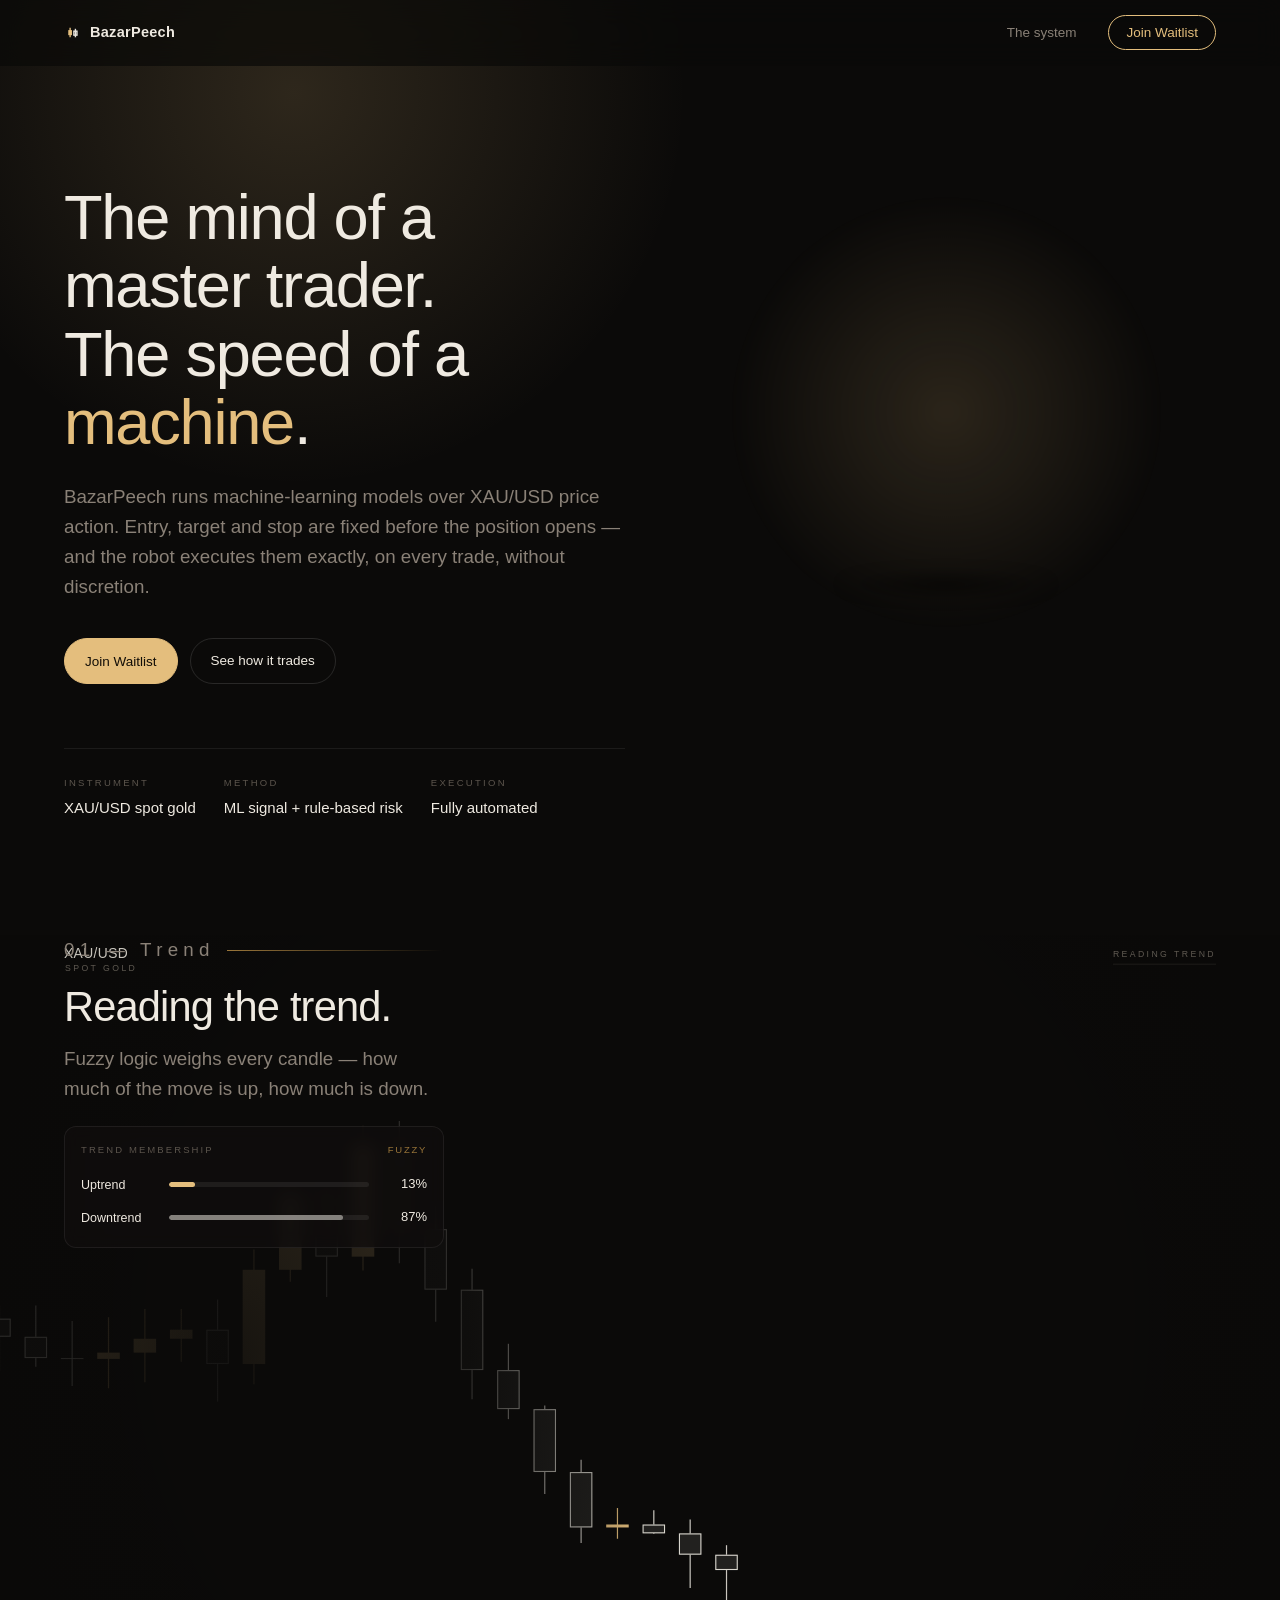
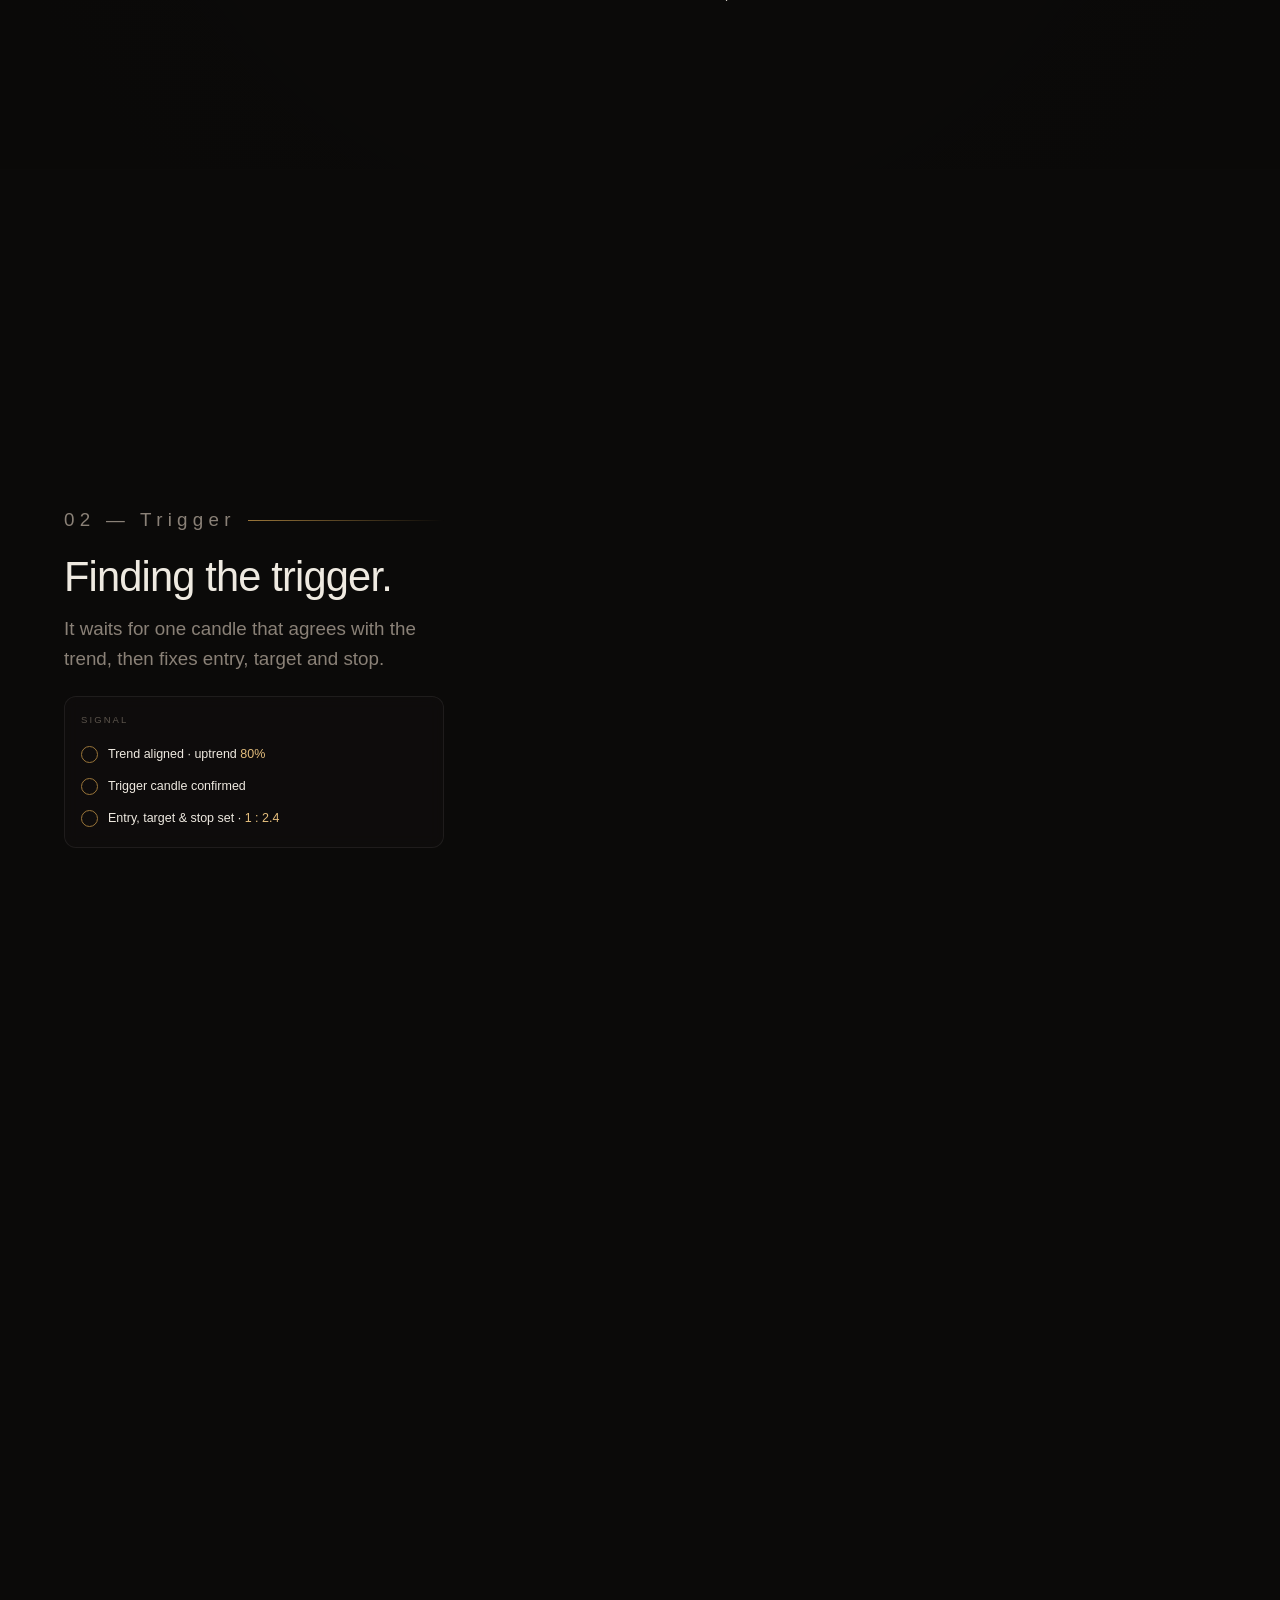
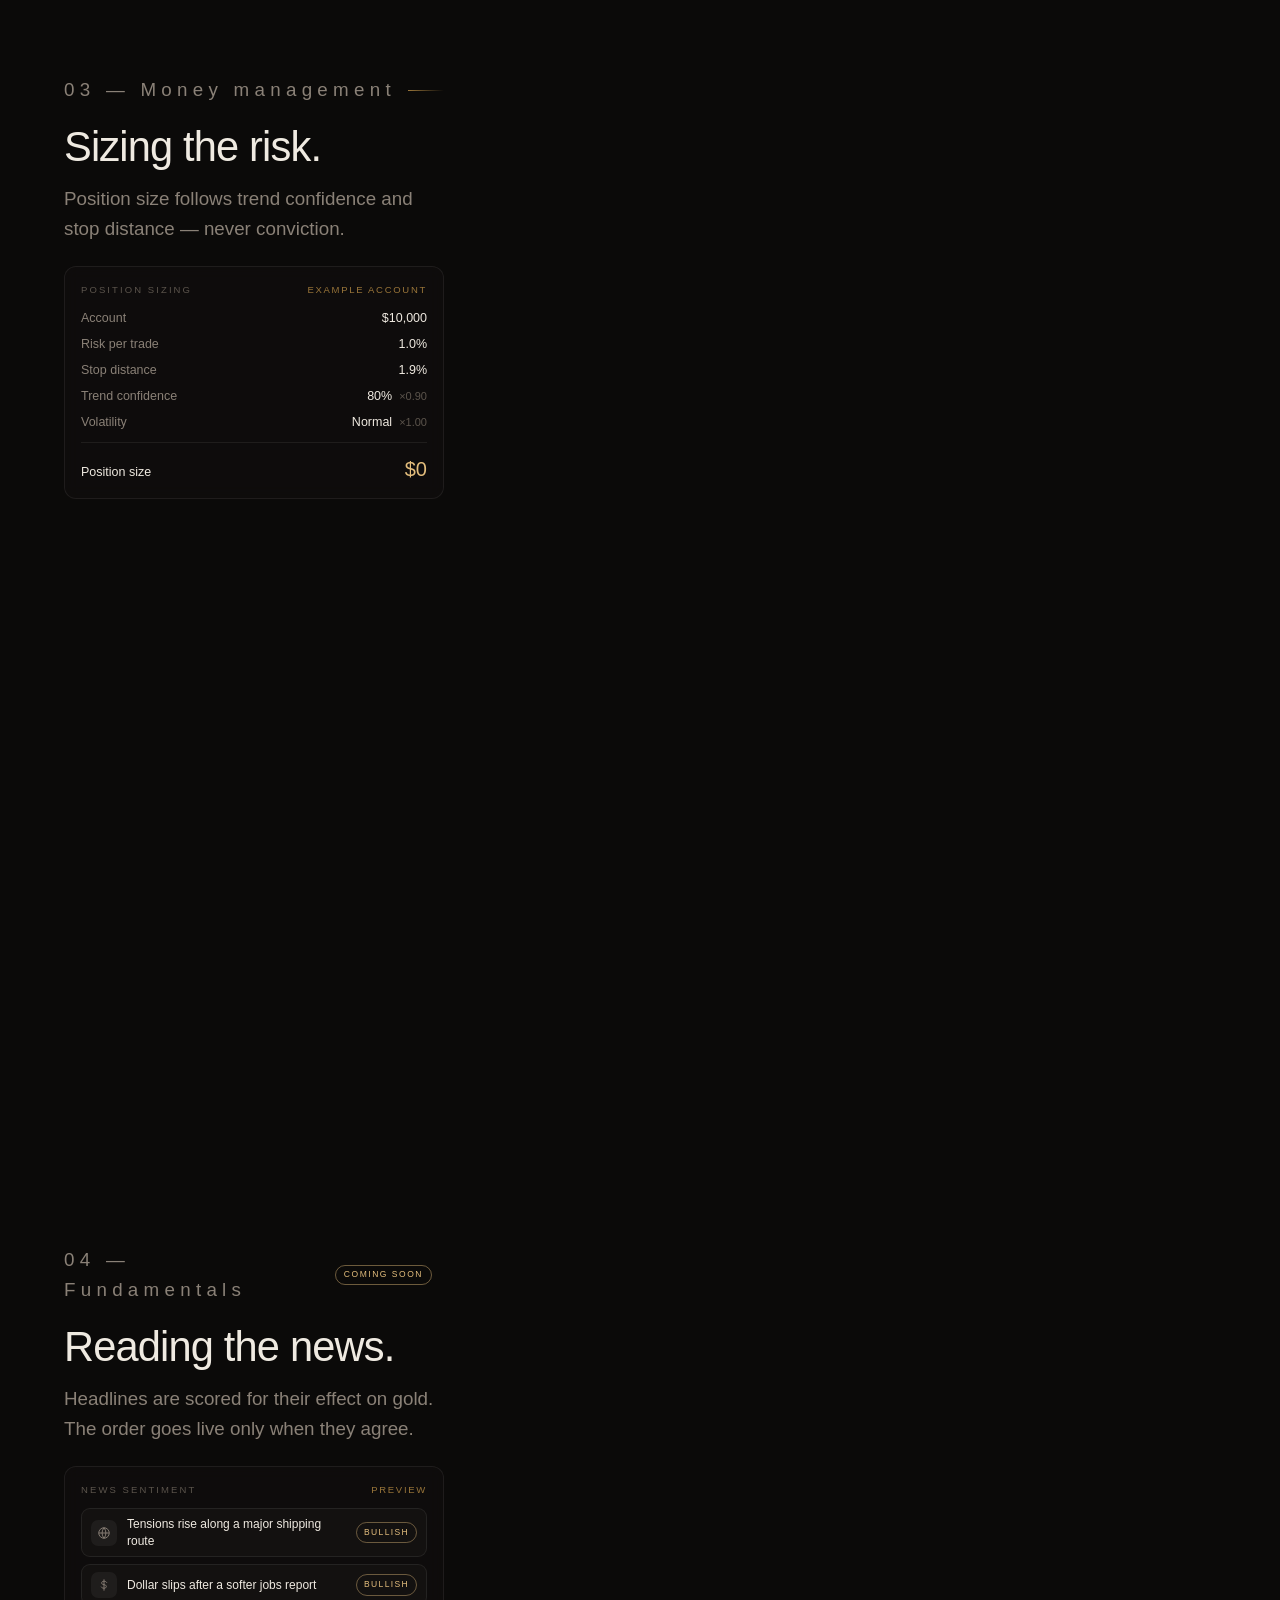
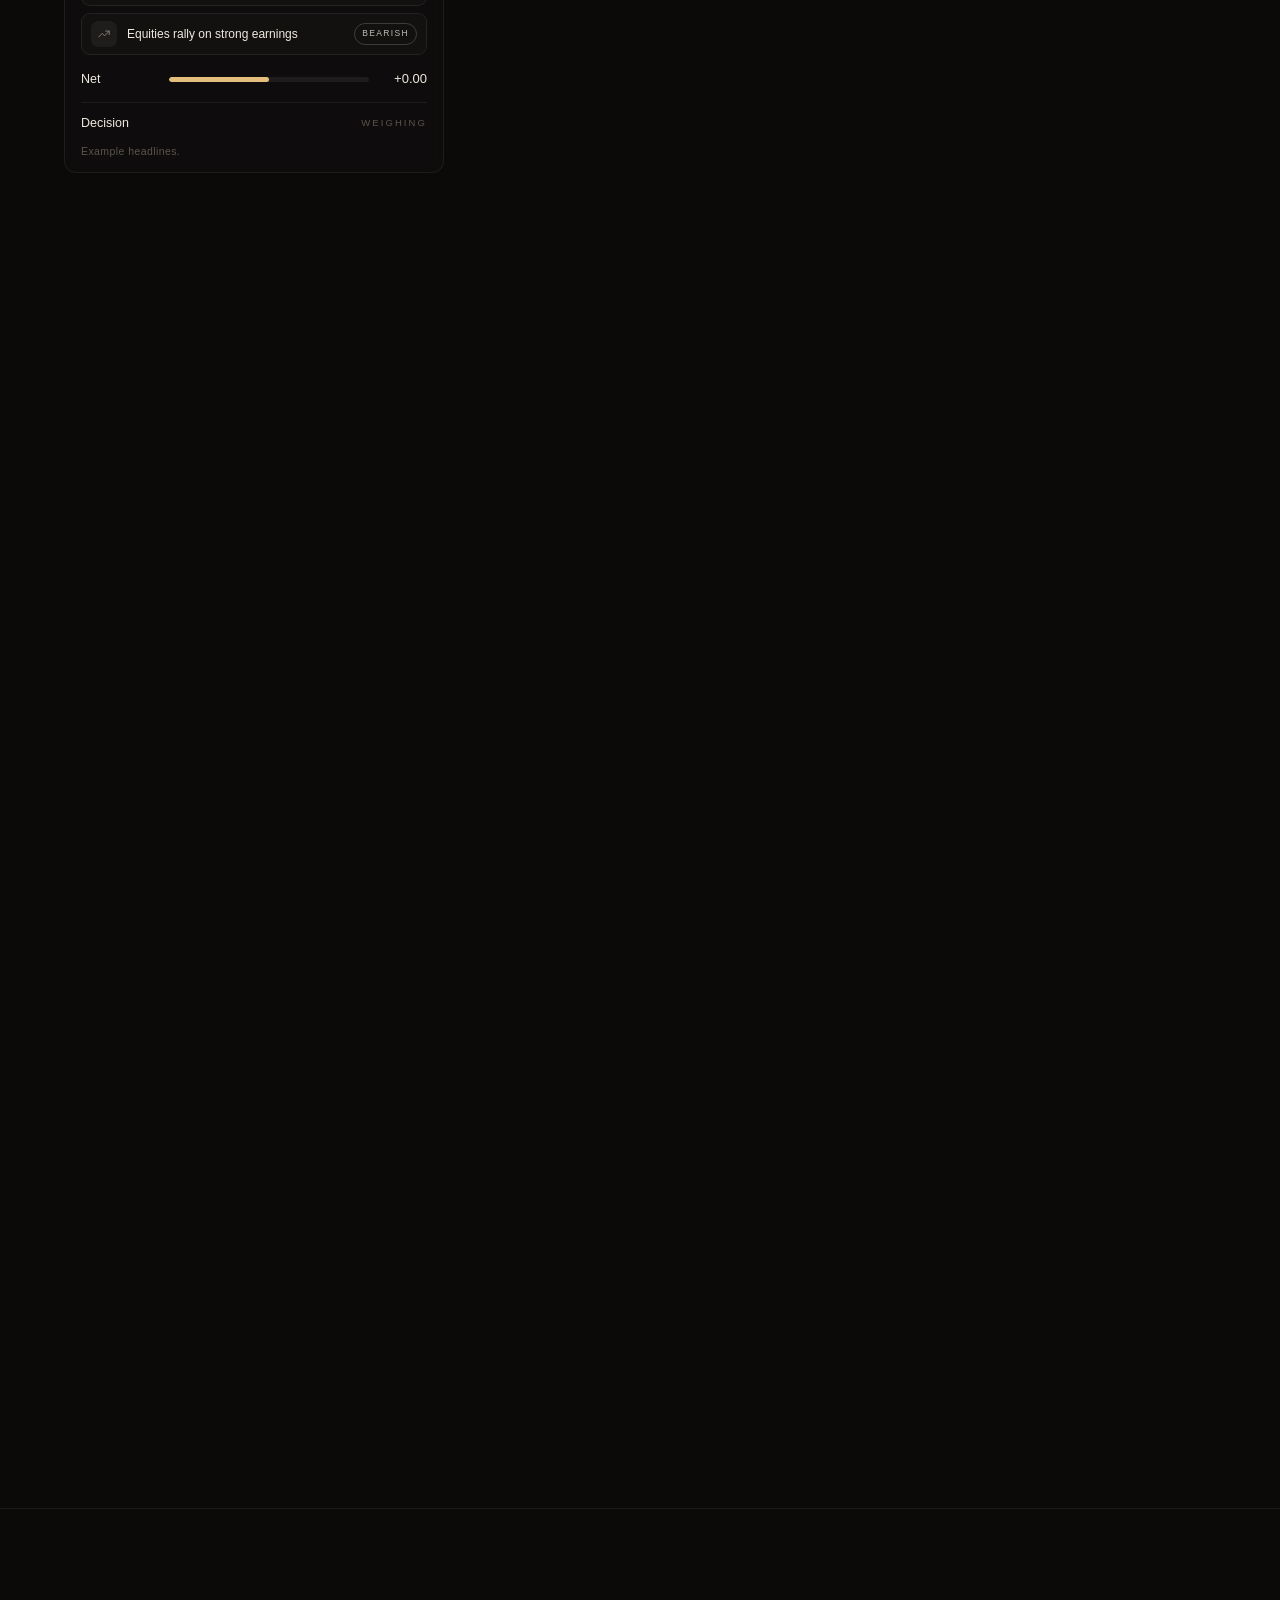
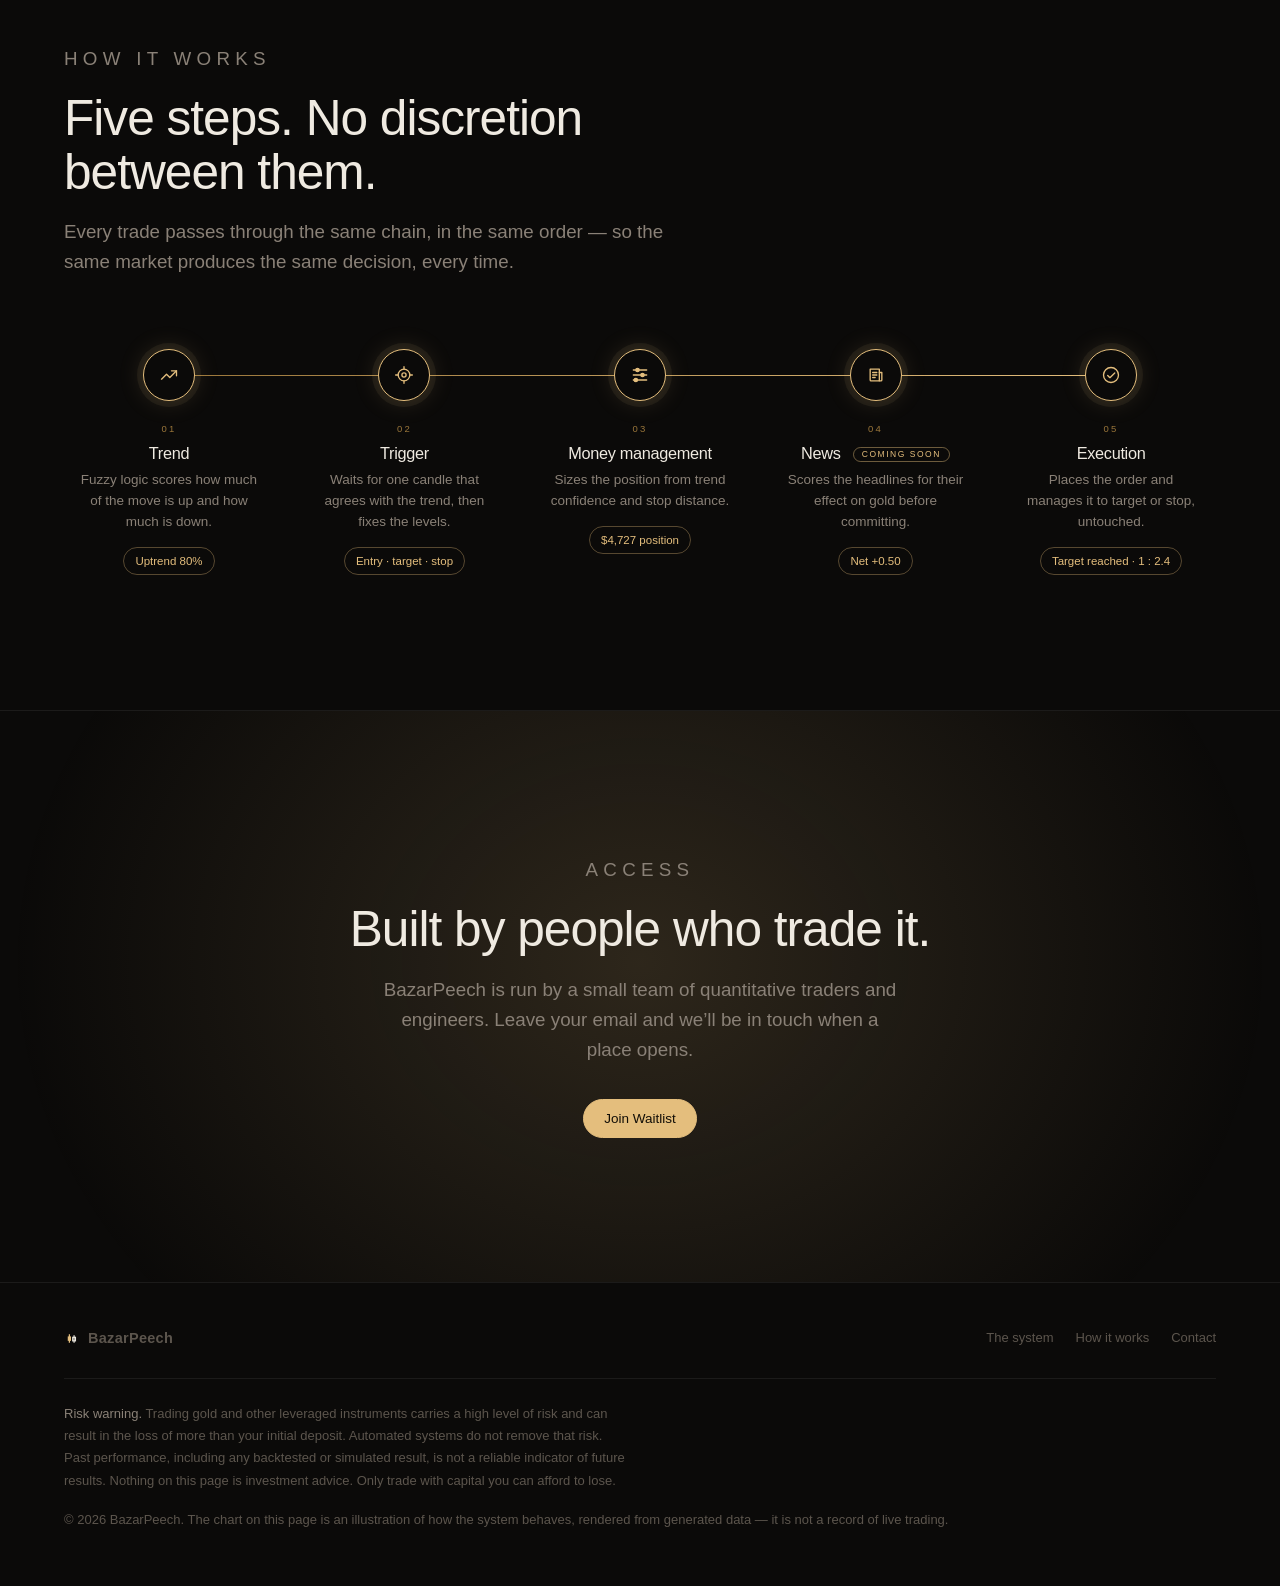
==== index.html @ f38955cb "Trim navbar to 'The system'; mark the news section as coming soon Co-Authored-By: Claude Fable 5.1 <" ====
<!DOCTYPE html>
<html lang="en" dir="ltr">
<head>
<meta charset="utf-8">
<meta name="viewport" content="width=device-width,initial-scale=1">
<title>BazarPeech — Algorithmic Gold Trading</title>
<meta name="description" content="A machine-learning trading system for XAU/USD. Entry, target and stop defined before the position opens, executed without discretion.">
<meta name="theme-color" content="#0b0a09">
<meta property="og:type" content="website">
<meta property="og:site_name" content="BazarPeech">
<meta property="og:title" content="BazarPeech — Algorithmic Gold Trading">
<meta property="og:description" content="A machine-learning trading system for XAU/USD. Entry, target and stop defined before the position opens.">
<meta property="og:url" content="https://bazarpeech.com/">
<link rel="icon" href="data:image/svg+xml,%3Csvg xmlns='http://www.w3.org/2000/svg' viewBox='0 0 32 32'%3E%3Crect width='32' height='32' rx='7' fill='%230b0a09'/%3E%3Cg stroke='%23e4be7d' stroke-width='2.4'%3E%3Cpath d='M11.5 7v18'/%3E%3Cpath d='M11.5 11.5v9.5' stroke-width='6.5'/%3E%3C/g%3E%3Cg stroke='%23e9e5dd' stroke-width='2.4' fill='none'%3E%3Cpath d='M21.5 9v16'/%3E%3Crect x='18.6' y='13.5' width='5.8' height='7.5'/%3E%3C/g%3E%3C/svg%3E">
<style>
/* ===========================================================================
   TOKENS
   ======================================================================== */
:root{
  --bg:#0b0a09;
  --bg-lift:#100e0d;
  --gold:#e4be7d;
  --gold-deep:#9a763a;
  --pearl:#e9e5dd;
  --text:#efeae1;
  --dim:#8a8177;
  --faint:#5c554d;
  --hairline:rgba(255,255,255,.07);
  --hairline-strong:rgba(255,255,255,.12);
  --gold-glow:rgba(228,190,125,.16);

  --shell:min(1240px,calc(100% - 2 * var(--gutter)));
  --gutter:clamp(20px,5vw,64px);
  --nav-h:66px;

  --f-display:clamp(2.15rem,5.1vw,3.95rem);
  --f-h2:clamp(1.9rem,4.4vw,3.1rem);
  --f-lead:clamp(1rem,1.5vw,1.175rem);
}

*{box-sizing:border-box}
html{scroll-behavior:smooth; -webkit-text-size-adjust:100%}
body{
  margin:0; background:var(--bg); color:var(--text);
  font:16px/1.6 -apple-system,BlinkMacSystemFont,"Segoe UI",Inter,Roboto,Helvetica,Arial,sans-serif;
  -webkit-font-smoothing:antialiased; overflow-x:hidden;
}
h1,h2,h3{margin:0; font-weight:500; letter-spacing:-.02em; line-height:1.08}
p{margin:0}
a{color:inherit; text-decoration:none}

.shell{width:var(--shell); margin-inline:auto}

/* logical properties throughout, so dir="rtl" flips the whole page */
.eyebrow{
  font-size:9.5px; letter-spacing:.28em; text-transform:uppercase;
  color:var(--dim); font-weight:500;
}
.rule{height:1px; background:var(--hairline); border:0; margin:0}

/* ===========================================================================
   NAV
   ======================================================================== */
.nav{
  position:fixed; inset-block-start:0; inset-inline:0; z-index:50; height:var(--nav-h);
  display:flex; align-items:center;
  background:rgba(11,10,9,.72); backdrop-filter:blur(14px) saturate(140%);
  border-block-end:1px solid transparent; transition:border-color .3s, background .3s;
}
.nav[data-scrolled]{border-block-end-color:var(--hairline); background:rgba(11,10,9,.9)}
.nav__in{display:flex; align-items:center; gap:32px; width:var(--shell); margin-inline:auto}
.brand{display:flex; align-items:center; gap:9px; font-weight:600; letter-spacing:.02em; font-size:14.5px}
.brand svg{display:block}
.nav__links{display:flex; gap:28px; margin-inline-start:auto; font-size:13.5px; color:var(--dim)}
.nav__links a{transition:color .2s}
.nav__links a:hover{color:var(--text)}

.btn{
  display:inline-flex; align-items:center; gap:8px;
  padding:11px 20px; border-radius:999px; font-size:13.5px; font-weight:500;
  border:1px solid var(--gold); color:var(--gold); background:transparent;
  transition:background .25s, color .25s, transform .15s; white-space:nowrap; cursor:pointer;
}
.btn:hover{background:var(--gold); color:#120e07}
.btn:active{transform:translateY(1px)}
.btn--solid{background:var(--gold); color:#120e07}
.btn--solid:hover{background:#f0d195; border-color:#f0d195}
.btn--ghost{border-color:var(--hairline-strong); color:var(--text)}
.btn--ghost:hover{background:rgba(255,255,255,.05); color:var(--text)}
.nav .btn{padding:9px 17px}
@media (max-width:860px){ .nav__links{display:none} }

/* ===========================================================================
   HERO
   ======================================================================== */
.hero{
  position:relative; padding-block:calc(var(--nav-h) + clamp(70px,13vh,130px)) clamp(60px,11vh,110px);
  overflow:hidden;
}
.hero::before{ /* single warm light source, top-start */
  content:""; position:absolute; inset-block-start:-38%; inset-inline-start:-12%;
  width:70vw; height:70vw; pointer-events:none;
  background:radial-gradient(circle, var(--gold-glow), transparent 62%);
}
.hero__grid{
  position:relative; display:grid; align-items:center;
  grid-template-columns:1.02fr .98fr; gap:clamp(20px,4vw,56px);
}
.hero__in{position:relative; max-width:640px}

/* coin stage */
.hero__coin{
  position:relative; width:100%; max-width:560px; aspect-ratio:1/1;
  margin-inline-start:auto; pointer-events:none;
  align-self:start;                 /* ride up level with the headline */
  margin-block-start:-4%;
}
.hero__coin::before{            /* warm bloom so the coin sits in the scene */
  content:""; position:absolute; inset:6%;
  background:radial-gradient(circle at 50% 46%, rgba(228,190,125,.15), transparent 62%);
  filter:blur(6px);
}
.hero__coin::after{             /* contact shadow under it */
  content:""; position:absolute; inset-inline:30%; inset-block-end:19%;
  height:5%; border-radius:50%;
  background:radial-gradient(ellipse at center, rgba(0,0,0,.6), transparent 72%);
  filter:blur(7px);
}
#coinStage{position:absolute; inset:0}
#coinStage canvas{display:block; width:100%; height:100%}
/* mirrored copy of the coin, blurred and faded — sits below the contact point */
#coinRefl{
  /* width:100% + height:auto — a canvas is a replaced element, so giving it a
     percentage HEIGHT makes the browser derive its width from the intrinsic
     aspect ratio, which shrinks it and pins it to one side. The backing store
     is sized to the slice we want instead. */
  position:absolute; inset-inline:0; width:100%; height:auto;
  display:block; pointer-events:none;
  opacity:.40; filter:blur(3px);
  -webkit-mask-image:linear-gradient(to bottom, rgba(0,0,0,.85), transparent 86%);
          mask-image:linear-gradient(to bottom, rgba(0,0,0,.85), transparent 86%);
}

@media (max-width:900px){
  .hero__grid{grid-template-columns:1fr; gap:clamp(18px,5vw,36px)}
  .hero__coin{
    order:-1;                       /* above the copy on small screens */
    max-width:330px; margin-inline:auto; margin-block-start:0;
  }
}
.hero h1{font-size:var(--f-display); margin-block:0 26px}
.hero h1 em{font-style:normal; color:var(--gold)}
.hero p{font-size:var(--f-lead); color:var(--dim); max-width:56ch}
.hero__cta{display:flex; flex-wrap:wrap; gap:12px; margin-block-start:36px}
.hero__meta{
  display:flex; flex-wrap:wrap; gap:28px; margin-block-start:64px;
  padding-block-start:26px; border-block-start:1px solid var(--hairline);
}
.hero__meta div{min-width:120px}
.hero__meta dt{font-size:9.5px; letter-spacing:.24em; text-transform:uppercase; color:var(--faint)}
.hero__meta dd{margin:6px 0 0; font-size:15px; color:var(--text)}

/* ===========================================================================
   SCROLL STORY — sticky chart, copy scrolls past
   ======================================================================== */
/* Full-bleed chart: the canvas fills the viewport and the copy floats on top
   of it, in the space the price action leaves empty. */
.story{position:relative}
.story__media{
  position:sticky; inset-block-start:var(--nav-h);
  height:calc(100vh - var(--nav-h));
  height:calc(100dvh - var(--nav-h));   /* dvh: don't clip when the mobile URL bar hides */
  z-index:0;
}
.chart-frame{position:relative; width:100%; height:100%; overflow:hidden}
.chart-frame canvas{display:block; width:100%; height:100%}
.story__slot{display:none}            /* phones only — see the mobile block */

/* pulled back over the sticky canvas */
.story__copy{
  position:relative; z-index:2;
  margin-block-start:calc(-1 * (100vh - var(--nav-h)));
  margin-block-start:calc(-1 * (100dvh - var(--nav-h)));   /* keep in step with .story__media */
  pointer-events:none;
}
.beat{
  min-height:130vh;                     /* taller beat = slower scrub */
  opacity:0; transition:opacity .55s ease;
}
.beat[data-active]{opacity:1}
.beat[data-beat="3"]{min-height:175vh}
/* After the last card leaves, the chart holds the finished trade briefly
   before the section ends — without this it scrolled away mid-finale. */
.story__tail{height:32vh}
/* Sticky inside its own beat, so the words hold while the chart works. The
   exact offset is set from JS to centre each card in the free space — cards
   carry panels of different heights, and one fixed offset suits none of them. */
.beat__in{
  position:sticky; inset-block-start:30vh;
  width:var(--shell); margin-inline:auto;
}
.beat__card{max-width:380px}
.beat__num{
  font-size:9.5px; letter-spacing:.28em; color:var(--gold);
  display:flex; align-items:center; gap:12px; margin-block-end:20px;
}
.beat__num::after{content:""; flex:1; height:1px; background:linear-gradient(to right,var(--gold-deep),transparent)}
[dir="rtl"] .beat__num::after{background:linear-gradient(to left,var(--gold-deep),transparent)}
.beat__card h2{font-size:clamp(1.7rem,3.4vw,2.6rem); margin-block-end:14px}
.beat__card p{font-size:var(--f-lead); color:var(--dim)}

/* ---- data panels: the working behind each beat ------------------------- */
.panel{
  margin-block-start:22px; padding:15px 16px 13px;
  background:rgba(16,14,13,.78); border:1px solid var(--hairline);
  border-radius:12px; backdrop-filter:blur(8px); -webkit-backdrop-filter:blur(8px);
  font-size:13px; color:var(--dim);
}
.panel__head{
  display:flex; justify-content:space-between; align-items:baseline; gap:12px;
  font-size:9.5px; letter-spacing:.22em; text-transform:uppercase; color:var(--faint);
  margin-block-end:11px;
}
.panel__head b{color:var(--gold-deep); font-weight:500; letter-spacing:.18em}
.soon{
  display:inline-block; vertical-align:middle; margin-inline-start:8px; padding:2px 8px;
  border-radius:999px; border:1px solid rgba(228,190,125,.45); color:var(--gold);
  font-size:8.5px; letter-spacing:.18em; text-transform:uppercase; font-weight:500; white-space:nowrap;
}
.beat__card .panel__note{margin-block-start:10px; font-size:10.5px; color:var(--faint); letter-spacing:.04em}

.meter{display:grid; grid-template-columns:76px 1fr 46px; align-items:center; gap:12px; padding-block:6px}
.meter__k{font-size:12.5px; color:var(--text)}
.meter__bar{height:5px; border-radius:3px; background:rgba(255,255,255,.07); overflow:hidden}
.meter__bar i{display:block; height:100%; width:0; border-radius:3px; background:var(--gold)}
.meter--down .meter__bar i{background:var(--pearl); opacity:.5}
.meter__v{text-align:end; color:var(--text); font-size:13px; font-variant-numeric:tabular-nums}

.checks{list-style:none; margin:0; padding:0}
.checks li{
  display:flex; align-items:center; gap:10px; padding-block:6px; font-size:12.5px; color:var(--text);
  opacity:.25; transition:opacity .35s ease;
}
.checks li[data-on]{opacity:1}
.checks .tick{
  flex:none; width:17px; height:17px; border-radius:50%; display:grid; place-items:center;
  border:1px solid var(--gold-deep); color:transparent; transition:background .35s, color .35s, border-color .35s;
}
.checks li[data-on] .tick{background:rgba(228,190,125,.14); border-color:var(--gold); color:var(--gold)}
.checks em{font-style:normal; color:var(--gold)}

.calc{display:grid; grid-template-columns:1fr auto; gap:6px 14px; margin:0}
.calc dt,.calc dd{opacity:.2; transition:opacity .35s ease}
.calc dt[data-on],.calc dd[data-on]{opacity:1}
.calc dt{font-size:12.5px}
.calc dd{margin:0; text-align:end; color:var(--text); font-size:12.5px; font-variant-numeric:tabular-nums}
.calc dd small{margin-inline-start:7px; font-size:11px; color:var(--faint)}
.calc__total{
  display:flex; justify-content:space-between; align-items:baseline;
  margin-block-start:10px; padding-block-start:10px; border-block-start:1px solid var(--hairline);
  font-size:12.5px; color:var(--text);
}
.calc__total b{color:var(--gold); font-size:1.25rem; font-weight:500; font-variant-numeric:tabular-nums}

.news{list-style:none; margin:0; padding:0; display:grid; gap:7px}
.news li{
  display:grid; grid-template-columns:26px 1fr auto; align-items:center; gap:10px;
  padding:7px 9px; border-radius:9px; border:1px solid var(--hairline); background:rgba(255,255,255,.025);
  opacity:0; transform:translateY(6px); transition:opacity .4s ease, transform .4s ease;
}
.news li[data-on]{opacity:1; transform:none}
.news .ic{width:26px; height:26px; border-radius:7px; display:grid; place-items:center; background:rgba(255,255,255,.05); color:var(--dim)}
.news .hl{font-size:12px; line-height:1.35; color:var(--text)}
.tag{font-size:8.5px; letter-spacing:.16em; text-transform:uppercase; padding:3px 7px; border-radius:999px; border:1px solid; white-space:nowrap}
.tag--bull{color:var(--gold); border-color:rgba(228,190,125,.42)}
.tag--bear{color:var(--pearl); border-color:rgba(233,229,221,.26); opacity:.8}
.news + .meter{margin-block-start:8px}
.verdict{
  display:flex; justify-content:space-between; align-items:center;
  margin-block-start:6px; padding-block-start:10px; border-block-start:1px solid var(--hairline);
  font-size:12.5px; color:var(--text);
}
.verdict b{font-size:9.5px; letter-spacing:.22em; text-transform:uppercase; font-weight:500; color:var(--faint); transition:color .35s}
.verdict b[data-on]{color:var(--gold)}

@media (max-width:900px){
  .beat{min-height:118vh}
  .beat[data-beat="3"]{min-height:160vh}
  .beat__card{max-width:none}

  /* Phones: the pinned panel splits into two regions — chart on top, a card
     slot below. The cards are moved into the slot (see layoutStory) and
     crossfade in place, so text is never drawn over the chart and never
     scrolls up across it. */
  .story__media{display:flex; flex-direction:column}
  .chart-frame{flex:1 1 auto; height:auto; min-height:0}
  .story__slot{display:block; position:relative; flex:none; border-block-start:1px solid var(--hairline)}
  .story__slot .beat__card{
    position:absolute; inset-inline:0; inset-block-start:0;
    padding:14px var(--gutter) 0;
    opacity:0; transition:opacity .45s ease;
  }
  .story__slot .beat__card[data-active]{opacity:1}
  .story__slot .beat__num{margin-block-end:9px}
  .story__slot h2{font-size:1.38rem; margin-block-end:6px}
  .story__slot .beat__card p{font-size:.88rem; line-height:1.45}
  .story--tight .story__slot .beat__card > p:not(.beat__num){display:none}   /* very short screens */
  .story__slot .panel{margin-block-start:10px; padding:10px 12px 8px}
  .story__slot .panel__head{margin-block-end:6px}
  .story__slot .meter{padding-block:4px}
  .story__slot .checks li{padding-block:4px}
  .story__slot .calc{gap:3px 12px}
  .story__slot .calc__total{margin-block-start:6px; padding-block-start:6px}
  .story__slot .news{gap:5px}
  .story__slot .news li{padding:5px 8px; grid-template-columns:22px 1fr auto; gap:8px}
  .story__slot .news .ic{width:22px; height:22px}
  .story__slot .news .hl{font-size:11px}
  .story__slot .verdict{margin-block-start:2px; padding-block-start:7px}
  .story__slot .panel__note{margin-block-start:5px}
}

/* ===========================================================================
   HOW IT WORKS
   ======================================================================== */
.flow{padding-block:clamp(90px,15vh,150px); border-block-start:1px solid var(--hairline)}
.flow__head{max-width:640px; margin-block-end:clamp(48px,8vh,84px)}
.flow__head h2{font-size:var(--f-h2); margin-block:18px}
.flow__head p{color:var(--dim); font-size:var(--f-lead)}

/* Five nodes on one rail. The rail is a hairline; a gold line draws along it
   and each step lights as the line reaches its node. Plays once, when the
   section first comes into view. */
.flow__track{
  --dur:2.4s;                              /* rail draw time; node delays derive from it */
  --node:52px;
  position:relative;
}
.flow__steps{
  list-style:none; margin:0; padding:0;
  display:grid; grid-template-columns:repeat(5,1fr); gap:clamp(12px,2vw,28px);
}
/* The rail runs exactly from the first node's centre to the last. Those
   points are measured in JS (layoutFlow) — column gaps, and on phones the
   height of the last step's text, make any CSS approximation miss. The
   defaults only matter if scripting is off. */
.flow__rail,.flow__line{
  position:absolute; left:var(--rail-a,10%); top:var(--rail-y,26px);
  width:var(--rail-len,80%); height:1px;
}
.flow__rail{background:var(--hairline-strong)}
.flow__line{
  background:linear-gradient(to right,var(--gold-deep),var(--gold));
  transform:scaleX(0); transform-origin:left center;
  transition:transform var(--dur) linear;
}
[dir="rtl"] .flow__line{transform-origin:right center}
.flow__pulse{
  position:absolute; left:var(--rail-a,10%); top:calc(var(--rail-y,26px) - 3px);
  width:6px; height:6px; margin-left:-3px; border-radius:50%;
  background:var(--gold); box-shadow:0 0 12px 3px rgba(228,190,125,.55); opacity:0;
}
.flow[data-play] .flow__line{transform:scaleX(1)}
.flow[data-play] .flow__pulse{animation:flow-pulse var(--dur) linear forwards}
@keyframes flow-pulse{
  0%{transform:translateX(0); opacity:0}
  6%{opacity:1}
  94%{opacity:1}
  100%{transform:translateX(var(--rail-len,0px)); opacity:0}
}
[dir="rtl"] .flow[data-play] .flow__pulse{animation-direction:reverse}

.flow__step{
  position:relative; text-align:center;
  /* step i sits at i/4 of the rail, so with a linear draw it lights at i/4 of --dur */
  --at:calc(var(--dur) * var(--i) / 4);
}
.flow__node{
  position:relative; z-index:1; width:var(--node); height:var(--node); margin:0 auto 20px;
  display:grid; place-items:center; border-radius:50%;
  background:var(--bg); border:1px solid var(--hairline-strong); color:var(--faint);
  transition:border-color .5s ease var(--at), color .5s ease var(--at), box-shadow .8s ease var(--at);
}
.flow__step h3,.flow__step p,.flow__stat{
  opacity:.18; transform:translateY(8px);
  transition:opacity .6s ease var(--at), transform .6s ease var(--at);
}
.flow__n{display:block; font-size:9.5px; letter-spacing:.24em; color:var(--gold-deep); margin-block-end:8px}
.flow__step h3{font-size:1.02rem; margin-block-end:8px}
.flow__step p{font-size:13.5px; color:var(--dim); line-height:1.55; max-width:24ch; margin-inline:auto}
.flow__stat{
  display:inline-block; margin-block-start:14px; padding:4px 11px; border-radius:999px;
  border:1px solid rgba(228,190,125,.35); color:var(--gold);
  font-size:11.5px; font-variant-numeric:tabular-nums; white-space:nowrap;
}
.flow[data-play] .flow__node{border-color:var(--gold); color:var(--gold); box-shadow:0 0 0 6px rgba(228,190,125,.07), 0 0 26px rgba(228,190,125,.18)}
.flow[data-play] .flow__step h3,
.flow[data-play] .flow__step p,
.flow[data-play] .flow__stat{opacity:1; transform:none}

/* phones: the same rail, stood on end */
@media (max-width:900px){
  .flow__track{--node:44px}
  .flow__steps{grid-template-columns:1fr; gap:34px}
  .flow__rail,.flow__line{
    left:var(--rail-x,22px); top:var(--rail-a,22px); width:1px; height:var(--rail-len,80%);
  }
  .flow__line{background:linear-gradient(to bottom,var(--gold-deep),var(--gold)); transform:scaleY(0); transform-origin:center top}
  .flow[data-play] .flow__line{transform:scaleY(1)}
  .flow__pulse{display:none}
  .flow__step{
    text-align:start; display:grid; grid-template-columns:var(--node) 1fr; column-gap:18px; align-items:start;
  }
  .flow__node{grid-row:span 4; margin:0}
  .flow__step p{max-width:none; margin-inline:0}
  .flow__stat{justify-self:start; margin-block-start:10px}
}

/* ===========================================================================
   CTA + FOOTER
   ======================================================================== */
.cta{
  position:relative; padding-block:clamp(90px,16vh,160px); overflow:hidden;
  border-block-start:1px solid var(--hairline); text-align:center;
}
.cta::before{
  content:""; position:absolute; inset-block-end:-56%; inset-inline-start:50%;
  transform:translateX(-50%); width:120vw; height:100vw; pointer-events:none;
  background:radial-gradient(ellipse at center, var(--gold-glow), transparent 58%);
}
.cta__in{position:relative}
.cta h2{font-size:var(--f-h2); margin-block:18px 18px}
.cta p{color:var(--dim); font-size:var(--f-lead); max-width:50ch; margin-inline:auto}
.cta .btn{margin-block-start:34px}

.foot{padding-block:44px 56px; border-block-start:1px solid var(--hairline); font-size:13px; color:var(--faint)}
.foot__top{display:flex; flex-wrap:wrap; gap:22px; align-items:center; margin-block-end:28px}
.foot__links{display:flex; gap:22px; margin-inline-start:auto}
.foot__links a:hover{color:var(--text)}
.disclaimer{max-width:78ch; line-height:1.7}

/* ===========================================================================
   JOIN DIALOG
   ======================================================================== */
.modal{
  position:fixed; inset:0; z-index:100; display:grid; place-items:center;
  padding:20px; opacity:0; visibility:hidden; transition:opacity .25s ease, visibility .25s;
}
.modal[data-open]{opacity:1; visibility:visible}
.modal__scrim{position:absolute; inset:0; background:rgba(6,5,5,.74); backdrop-filter:blur(6px)}
.modal__panel{
  position:relative; width:min(420px,100%); padding:clamp(26px,4vw,36px);
  background:var(--bg-lift); border-radius:16px;
  box-shadow:0 0 0 1px var(--hairline-strong), 0 40px 90px -30px #000;
  transform:translateY(10px) scale(.985); transition:transform .28s cubic-bezier(.2,.8,.3,1);
}
.modal[data-open] .modal__panel{transform:none}
.modal__close{
  position:absolute; inset-block-start:14px; inset-inline-end:14px;
  width:30px; height:30px; border:0; border-radius:50%; cursor:pointer;
  background:transparent; color:var(--dim); font-size:17px; line-height:1;
  transition:background .2s, color .2s;
}
.modal__close:hover{background:rgba(255,255,255,.06); color:var(--text)}
.modal h3{font-size:1.42rem; margin-block:14px 10px}
.modal__lead{color:var(--dim); font-size:14.5px; margin-block-end:22px}
.field{display:flex; flex-direction:column; gap:9px}
.field label{font-size:9.5px; letter-spacing:.24em; text-transform:uppercase; color:var(--faint)}
.field input{
  width:100%; padding:13px 15px; border-radius:10px; color:var(--text);
  background:rgba(255,255,255,.04); border:1px solid var(--hairline-strong);
  font:15px/1.2 inherit; transition:border-color .2s, background .2s;
}
.field input::placeholder{color:#4f4841}
.field input:focus{outline:none; border-color:var(--gold); background:rgba(255,255,255,.06)}
.field input[aria-invalid="true"]{border-color:#b4726a}
.modal .btn{width:100%; justify-content:center; margin-block-start:18px; padding:13px 20px}
.modal .btn[disabled]{opacity:.55; cursor:not-allowed}
.modal__msg{margin-block-start:14px; font-size:13.5px; min-height:1.2em; color:#c98f86}
.modal__fine{margin-block-start:18px; font-size:12px; color:var(--faint); line-height:1.6}
.modal__done{text-align:center; padding-block:8px}
.modal__done .tick{
  width:46px; height:46px; margin:0 auto 18px; border-radius:50%;
  border:1px solid rgba(228,190,125,.5); display:grid; place-items:center; color:var(--gold);
}
.modal__done h3{margin-block-start:0}

@media (prefers-reduced-motion:reduce){
  .flow *{transition-delay:0s !important; animation:none !important}
  html{scroll-behavior:auto}
  *{transition-duration:.01ms !important}
}
</style>
</head>
<body>

<!-- ======================= NAV ======================= -->
<header class="nav" id="nav">
  <div class="nav__in">
    <a class="brand" href="#top">
      <svg width="17" height="17" viewBox="0 0 32 32" aria-hidden="true">
        <g stroke="#e4be7d" stroke-width="2.6"><path d="M11.5 7v18"/><path d="M11.5 11.5v9.5" stroke-width="7"/></g>
        <g stroke="#e9e5dd" stroke-width="2.6" fill="none"><path d="M21.5 9v16"/><rect x="18.6" y="13.5" width="5.8" height="7.5"/></g>
      </svg>
      BazarPeech
    </a>
    <nav class="nav__links">
      <a href="#story">The system</a>
    </nav>
    <button class="btn" type="button" data-join>Join Waitlist</button>
  </div>
</header>

<main id="top">

  <!-- ======================= HERO ======================= -->
  <section class="hero">
   <div class="shell hero__grid">
    <div class="hero__in">
      <h1>The mind of a master trader.<br>The speed of a <em>machine</em>.</h1>
      <p>
        BazarPeech runs machine-learning models over XAU/USD price action. Entry,
        target and stop are fixed before the position opens — and the robot
        executes them exactly, on every trade, without discretion.
      </p>
      <div class="hero__cta">
        <button class="btn btn--solid" type="button" data-join>Join Waitlist</button>
        <a class="btn btn--ghost" href="#story">See how it trades</a>
      </div>
      <dl class="hero__meta">
        <div><dt>Instrument</dt><dd>XAU/USD spot gold</dd></div>
        <div><dt>Method</dt><dd>ML signal + rule-based risk</dd></div>
        <div><dt>Execution</dt><dd>Fully automated</dd></div>
      </dl>
    </div>

    <div class="hero__coin">
      <canvas id="coinRefl" aria-hidden="true"></canvas>
      <div id="coinStage"></div>
    </div>
   </div>
  </section>

  <!-- ======================= SCROLL STORY ======================= -->
  <section class="story" id="story">
    <div class="story__media">
      <div class="chart-frame" id="chartFrame">
        <canvas id="chart"></canvas>
      </div>
      <div class="story__slot" id="storySlot"></div>
    </div>

    <div class="story__copy" id="beats">
      <article class="beat" data-beat="0">
        <div class="beat__in"><div class="beat__card">
          <p class="beat__num">01 — Trend</p>
          <h2>Reading the trend.</h2>
          <p>Fuzzy logic weighs every candle — how much of the move is up, how much is down.</p>
          <div class="panel">
            <div class="panel__head">Trend membership <b>fuzzy</b></div>
            <div class="meter" data-meter="up"><span class="meter__k">Uptrend</span><span class="meter__bar"><i></i></span><span class="meter__v">0%</span></div>
            <div class="meter meter--down" data-meter="down"><span class="meter__k">Downtrend</span><span class="meter__bar"><i></i></span><span class="meter__v">0%</span></div>
          </div>
        </div></div>
      </article>

      <article class="beat" data-beat="1">
        <div class="beat__in"><div class="beat__card">
          <p class="beat__num">02 — Trigger</p>
          <h2>Finding the trigger.</h2>
          <p>It waits for one candle that agrees with the trend, then fixes entry, target and stop.</p>
          <div class="panel">
            <div class="panel__head">Signal</div>
            <ul class="checks">
              <li data-check="0"><span class="tick">&#10003;</span><span>Trend aligned · uptrend <em data-bind="conf">80%</em></span></li>
              <li data-check="1"><span class="tick">&#10003;</span><span>Trigger candle confirmed</span></li>
              <li data-check="2"><span class="tick">&#10003;</span><span>Entry, target &amp; stop set · <em>1 : 2.4</em></span></li>
            </ul>
          </div>
        </div></div>
      </article>

      <article class="beat" data-beat="2">
        <div class="beat__in"><div class="beat__card">
          <p class="beat__num">03 — Money management</p>
          <h2>Sizing the risk.</h2>
          <p>Position size follows trend confidence and stop distance — never conviction.</p>
          <div class="panel">
            <div class="panel__head">Position sizing <b>example account</b></div>
            <dl class="calc">
              <dt data-row="0">Account</dt><dd data-row="0">$10,000</dd>
              <dt data-row="1">Risk per trade</dt><dd data-row="1">1.0%</dd>
              <dt data-row="2">Stop distance</dt><dd data-row="2" data-bind="stop">1.9%</dd>
              <dt data-row="3">Trend confidence</dt><dd data-row="3"><span data-bind="conf">80%</span><small data-bind="confx">×0.90</small></dd>
              <dt data-row="4">Volatility</dt><dd data-row="4">Normal<small>×1.00</small></dd>
            </dl>
            <div class="calc__total"><span>Position size</span><b data-bind="size">$0</b></div>
          </div>
        </div></div>
      </article>

      <article class="beat" data-beat="3">
        <div class="beat__in"><div class="beat__card">
          <p class="beat__num">04 — Fundamentals <span class="soon">Coming soon</span></p>
          <h2>Reading the news.</h2>
          <p>Headlines are scored for their effect on gold. The order goes live only when they agree.</p>
          <div class="panel">
            <div class="panel__head">News sentiment <b>preview</b></div>
            <ul class="news">
              <li data-news="0"><span class="ic"><svg width="14" height="14" viewBox="0 0 24 24" fill="none" stroke="currentColor" stroke-width="1.6"><circle cx="12" cy="12" r="9"/><path d="M3 12h18M12 3a14 14 0 0 1 0 18M12 3a14 14 0 0 0 0 18"/></svg></span><span class="hl">Tensions rise along a major shipping route</span><span class="tag tag--bull">Bullish</span></li>
              <li data-news="1"><span class="ic"><svg width="14" height="14" viewBox="0 0 24 24" fill="none" stroke="currentColor" stroke-width="1.6" stroke-linecap="round"><path d="M12 3v18M16.5 7.5c-.8-1.2-2.4-2-4.5-2-2.5 0-4 1.3-4 3s1.5 2.6 4 3 4 1.3 4 3-1.5 3-4 3c-2.2 0-3.8-.8-4.6-2"/></svg></span><span class="hl">Dollar slips after a softer jobs report</span><span class="tag tag--bull">Bullish</span></li>
              <li data-news="2"><span class="ic"><svg width="14" height="14" viewBox="0 0 24 24" fill="none" stroke="currentColor" stroke-width="1.6" stroke-linecap="round" stroke-linejoin="round"><path d="M3 17l6-6 4 4 8-8"/><path d="M15 7h6v6"/></svg></span><span class="hl">Equities rally on strong earnings</span><span class="tag tag--bear">Bearish</span></li>
            </ul>
            <div class="meter" data-meter="sent"><span class="meter__k">Net</span><span class="meter__bar"><i></i></span><span class="meter__v">0.00</span></div>
            <div class="verdict"><span>Decision</span><b data-bind="verdict">Weighing</b></div>
            <p class="panel__note">Example headlines.</p>
          </div>
        </div></div>
      </article>
    </div>
    <div class="story__tail" aria-hidden="true"></div>
  </section>

  <!-- ======================= HOW IT WORKS ======================= -->
  <section class="flow" id="how">
    <div class="shell">
      <div class="flow__head">
        <p class="eyebrow">How it works</p>
        <h2>Five steps. No discretion between them.</h2>
        <p>Every trade passes through the same chain, in the same order — so the same market produces the same decision, every time.</p>
      </div>
      <div class="flow__track" id="flowTrack">
        <span class="flow__rail" aria-hidden="true"></span>
        <span class="flow__line" aria-hidden="true"></span>
        <span class="flow__pulse" aria-hidden="true"></span>
        <ol class="flow__steps">
        <li class="flow__step" style="--i:0">
          <span class="flow__node"><svg width="20" height="20" viewBox="0 0 24 24" fill="none" stroke="currentColor" stroke-width="1.6" stroke-linecap="round" stroke-linejoin="round" aria-hidden="true"><path d="M3 17l6-6 4 4 8-8"/><path d="M15 7h6v6"/></svg></span>
          <span class="flow__n">01</span>
          <h3>Trend</h3>
          <p>Fuzzy logic scores how much of the move is up and how much is down.</p>
          <span class="flow__stat" data-bind="flow-trend">Uptrend 80%</span>
        </li>
        <li class="flow__step" style="--i:1">
          <span class="flow__node"><svg width="20" height="20" viewBox="0 0 24 24" fill="none" stroke="currentColor" stroke-width="1.6" stroke-linecap="round" stroke-linejoin="round" aria-hidden="true"><circle cx="12" cy="12" r="7"/><circle cx="12" cy="12" r="2.5"/><path d="M12 2v3M12 19v3M2 12h3M19 12h3"/></svg></span>
          <span class="flow__n">02</span>
          <h3>Trigger</h3>
          <p>Waits for one candle that agrees with the trend, then fixes the levels.</p>
          <span class="flow__stat">Entry · target · stop</span>
        </li>
        <li class="flow__step" style="--i:2">
          <span class="flow__node"><svg width="20" height="20" viewBox="0 0 24 24" fill="none" stroke="currentColor" stroke-width="1.6" stroke-linecap="round" stroke-linejoin="round" aria-hidden="true"><path d="M4 6h16M4 12h16M4 18h16"/><circle cx="9" cy="6" r="2" fill="currentColor"/><circle cx="15" cy="12" r="2" fill="currentColor"/><circle cx="7" cy="18" r="2" fill="currentColor"/></svg></span>
          <span class="flow__n">03</span>
          <h3>Money management</h3>
          <p>Sizes the position from trend confidence and stop distance.</p>
          <span class="flow__stat" data-bind="flow-size">$4,727 position</span>
        </li>
        <li class="flow__step" style="--i:3">
          <span class="flow__node"><svg width="20" height="20" viewBox="0 0 24 24" fill="none" stroke="currentColor" stroke-width="1.6" stroke-linecap="round" stroke-linejoin="round" aria-hidden="true"><path d="M5 5h11v14H6a1 1 0 0 1-1-1z"/><path d="M16 9h3v9a1 1 0 0 1-1 1h-2"/><path d="M8 9h5M8 12h5M8 15h3"/></svg></span>
          <span class="flow__n">04</span>
          <h3>News <span class="soon">Coming soon</span></h3>
          <p>Scores the headlines for their effect on gold before committing.</p>
          <span class="flow__stat" data-bind="flow-net">Net +0.50</span>
        </li>
        <li class="flow__step" style="--i:4">
          <span class="flow__node"><svg width="20" height="20" viewBox="0 0 24 24" fill="none" stroke="currentColor" stroke-width="1.6" stroke-linecap="round" stroke-linejoin="round" aria-hidden="true"><circle cx="12" cy="12" r="9"/><path d="M8 12.5l2.7 2.7L16.5 9.5"/></svg></span>
          <span class="flow__n">05</span>
          <h3>Execution</h3>
          <p>Places the order and manages it to target or stop, untouched.</p>
          <span class="flow__stat">Target reached · 1 : 2.4</span>
        </li>
        </ol>
      </div>
    </div>
  </section>

  <!-- ======================= CTA ======================= -->
  <section class="cta" id="access">
    <div class="shell cta__in">
      <p class="eyebrow">Access</p>
      <h2>Built by people who trade it.</h2>
      <p>
        BazarPeech is run by a small team of quantitative traders and engineers.
        Leave your email and we’ll be in touch when a place opens.
      </p>
      <button class="btn btn--solid" type="button" data-join>Join Waitlist</button>
    </div>
  </section>

  <!-- ======================= FOOTER ======================= -->
  <footer class="foot">
    <div class="shell">
      <div class="foot__top">
        <a class="brand" href="#top">
          <svg width="15" height="15" viewBox="0 0 32 32" aria-hidden="true">
            <g stroke="#e4be7d" stroke-width="2.6"><path d="M11.5 7v18"/><path d="M11.5 11.5v9.5" stroke-width="7"/></g>
            <g stroke="#e9e5dd" stroke-width="2.6" fill="none"><path d="M21.5 9v16"/><rect x="18.6" y="13.5" width="5.8" height="7.5"/></g>
          </svg>
          BazarPeech
        </a>
        <div class="foot__links">
          <a href="#story">The system</a>
          <a href="#how">How it works</a>
          <a href="#access">Contact</a>
        </div>
      </div>
      <hr class="rule">
      <p class="disclaimer" style="margin-block-start:24px">
        <strong style="color:var(--dim); font-weight:500">Risk warning.</strong>
        Trading gold and other leveraged instruments carries a high level of risk
        and can result in the loss of more than your initial deposit. Automated
        systems do not remove that risk. Past performance, including any
        backtested or simulated result, is not a reliable indicator of future
        results. Nothing on this page is investment advice. Only trade with
        capital you can afford to lose.
      </p>
      <p style="margin-block-start:18px">© <span id="yr">2026</span> BazarPeech. The chart on this page is an illustration of how the system behaves, rendered from generated data — it is not a record of live trading.</p>
    </div>
  </footer>

</main>

<!-- ======================= JOIN DIALOG ======================= -->
<div class="modal" id="joinModal" role="dialog" aria-modal="true" aria-labelledby="joinTitle" hidden>
  <div class="modal__scrim" data-close></div>
  <div class="modal__panel">
    <button class="modal__close" type="button" data-close aria-label="Close">&#10005;</button>

    <div id="joinForm">
      <p class="eyebrow">Waitlist</p>
      <h3 id="joinTitle">Join the waitlist.</h3>
      <p class="modal__lead">Leave your email and we&rsquo;ll let you know when access opens.</p>

      <form id="joinFormEl" novalidate>
        <div class="field">
          <label for="joinEmail">Email address</label>
          <input id="joinEmail" name="email" type="email" inputmode="email"
                 autocomplete="email" placeholder="you@example.com" required>
        </div>
        <button class="btn btn--solid" type="submit" id="joinSubmit">Join Waitlist</button>
        <p class="modal__msg" id="joinMsg" role="status" aria-live="polite"></p>
      </form>

      <p class="modal__fine">
        We store your address only to contact you about access, and we don&rsquo;t
        share it. Ask us to delete it at any time.
      </p>
    </div>

    <div class="modal__done" id="joinDone" hidden>
      <div class="tick" aria-hidden="true">
        <svg width="20" height="20" viewBox="0 0 24 24" fill="none"
             stroke="currentColor" stroke-width="2" stroke-linecap="round" stroke-linejoin="round">
          <path d="M20 6L9 17l-5-5"/>
        </svg>
      </div>
      <h3>You&rsquo;re on the list.</h3>
      <p class="modal__lead" style="margin-block-end:0">
        We&rsquo;ll email you when a place opens.
      </p>
    </div>
  </div>
</div>

<script src="/vendor/three.min.js" defer></script>
<script>
/* ===========================================================================
   Gold coin — hero centrepiece.

   Physically-based metal needs something to reflect: a metal surface with no
   environment renders black. Rather than ship an HDR file, the environment is
   painted procedurally to a canvas (a warm studio: key softbox, fill, bounce)
   and run through PMREM, which is what gives the gold its depth.

   Motion is a coin standing on its edge: it spins about its own axis (the
   roll), the whole thing precesses so the face swings past the viewer, and the
   lean oscillates — the wobble of a coin settling on a table.
   ========================================================================= */
(function(){
  "use strict";
  document.addEventListener("DOMContentLoaded", function(){ try{
    const host = document.getElementById("coinStage");
    const THREE = window.THREE;
    if(!host || !THREE) return;                       // page works fine without it

    const reduce = matchMedia("(prefers-reduced-motion: reduce)").matches;
    let renderer;
    try{
      renderer = new THREE.WebGLRenderer({antialias:true, alpha:true, powerPreference:"high-performance"});
    }catch(e){ host.remove(); return; }               // no WebGL: drop it silently

    renderer.setPixelRatio(Math.min(window.devicePixelRatio||1, 2));
    renderer.outputEncoding = THREE.sRGBEncoding;
    renderer.toneMapping = THREE.ACESFilmicToneMapping;
    renderer.toneMappingExposure = 1.13;
    host.appendChild(renderer.domElement);

    const scene  = new THREE.Scene();
    const camera = new THREE.PerspectiveCamera(27, 1, 0.1, 100);   // long lens, product-shot feel
    camera.position.set(0, 0.18, 7.4);
    camera.lookAt(0, 0, 0);

    /* ---------------------------------------------------- environment --- */
    function envTexture(){
      const c = document.createElement("canvas"); c.width = 1024; c.height = 512;
      const x = c.getContext("2d");
      const g = x.createLinearGradient(0,0,0,512);
      g.addColorStop(0,"#43372642"); g.addColorStop(0,"#453927");
      g.addColorStop(0.40,"#7a6239"); g.addColorStop(0.52,"#241d15");
      g.addColorStop(1,"#0b0906");
      x.fillStyle = g; x.fillRect(0,0,1024,512);

      const blob = (cx,cy,rx,ry,col,a)=>{
        x.save(); x.globalAlpha = a; x.translate(cx,cy); x.scale(rx,ry);
        const rg = x.createRadialGradient(0,0,0,0,0,1);
        rg.addColorStop(0,col); rg.addColorStop(1,"rgba(0,0,0,0)");
        x.fillStyle = rg; x.beginPath(); x.arc(0,0,1,0,7); x.fill(); x.restore();
      };
      const band = x.createLinearGradient(0,175,0,255);
      band.addColorStop(0,"rgba(255,236,200,0)");
      band.addColorStop(0.5,"rgba(255,241,214,0.42)");
      band.addColorStop(1,"rgba(255,236,200,0)");
      x.fillStyle = band; x.fillRect(0,175,1024,80);   // horizon strip light

      blob(300,140,255,115,"#fff8ec",0.85);   // key softbox
      blob(300,140,95,48,  "#ffffff",0.60);   // hot core — small, or the metal blows out
      blob(770,120,190,95, "#ffeccb",0.80);   // secondary
      blob(90, 210,130,160,"#ffdaa4",0.45);   // rim
      blob(540,340,320,130,"#8a6c40",0.55);   // warm bounce off the floor

      const t = new THREE.CanvasTexture(c);
      t.mapping = THREE.EquirectangularReflectionMapping;
      t.encoding = THREE.sRGBEncoding;
      return t;
    }
    const pmrem = new THREE.PMREMGenerator(renderer);
    pmrem.compileEquirectangularShader();
    const envTex = envTexture();
    scene.environment = pmrem.fromEquirectangular(envTex).texture;
    envTex.dispose(); pmrem.dispose();

    /* ------------------------------------------------- relief textures --- */
    function arcText(x, text, r, centre, spread, size, flip){
      x.save();
      x.font = "700 " + size + "px ui-sans-serif,-apple-system,Inter,Segoe UI,sans-serif";
      x.textAlign = "center"; x.textBaseline = "middle"; x.fillStyle = "#f2f2f2";
      const n = text.length;
      for(let i=0;i<n;i++){
        const f = n === 1 ? 0.5 : i/(n-1);
        x.save();
        x.rotate(centre + (f-0.5)*spread);
        x.translate(0, flip ? r : -r);
        if(flip) x.rotate(Math.PI);
        x.fillText(text[i], 0, 0);
        x.restore();
      }
      x.restore();
    }

    /* Grayscale height field: mid grey is flat, lighter is raised. */
    function faceTexture(){
      const S = 1024, c = document.createElement("canvas"); c.width = c.height = S;
      const x = c.getContext("2d"), R = S/2;
      x.fillStyle = "#808080"; x.fillRect(0,0,S,S);
      x.translate(R,R);

      x.beginPath(); x.arc(0,0,R*0.90,0,7); x.fillStyle="#6b6b6b"; x.fill();   // sunken field
      x.lineWidth = S*0.011; x.strokeStyle = "#dedede";                         // inner ring
      x.beginPath(); x.arc(0,0,R*0.795,0,7); x.stroke();
      for(let i=0;i<76;i++){                                                    // bead ring
        const a = i/76*Math.PI*2;
        x.beginPath(); x.arc(Math.cos(a)*R*0.865, Math.sin(a)*R*0.865, S*0.0075, 0, 7);
        x.fillStyle = "#ededed"; x.fill();
      }

      // brand mark: the same two candles as the favicon, struck in relief
      const u = S*0.0125;
      x.strokeStyle = "#f4f4f4"; x.lineCap = "butt";
      x.lineWidth = u*1.5;
      x.beginPath(); x.moveTo(-u*7, -u*10); x.lineTo(-u*7, u*9); x.stroke();    // wick
      x.fillStyle = "#f4f4f4";
      x.fillRect(-u*10.5, -u*5.5, u*7, u*13);                                   // solid body
      x.lineWidth = u*1.5;
      x.beginPath(); x.moveTo(u*7, -u*8); x.lineTo(u*7, u*11); x.stroke();      // wick
      x.lineWidth = u*1.3;                                                      // hollow body
      x.strokeRect(u*3.6, -u*2.5, u*7, u*11);

      /* no lettering on the face — just the rings, beads and the struck mark */

      x.setTransform(1,0,0,1,0,0);                 // a little tooth on the field
      for(let i=0;i<2600;i++){
        const a = Math.random()*Math.PI*2, r = Math.sqrt(Math.random())*R*0.96;
        x.fillStyle = "rgba(" + (Math.random()<0.5?"255,255,255":"0,0,0") + ","
                    + (0.03 + Math.random()*0.05) + ")";
        x.fillRect(R + Math.cos(a)*r, R + Math.sin(a)*r, 1.6, 1.6);
      }

      const t = new THREE.CanvasTexture(c);
      t.anisotropy = renderer.capabilities.getMaxAnisotropy();
      return t;
    }

    /* Struck metal is never optically smooth. Die-polish rings, stray
       scratches and fine speckle break the highlight up — without this the
       coin reads as clean CG plastic, however good the lighting is. */
    function microTexture(){
      const S = 512, c = document.createElement("canvas"); c.width = c.height = S;
      const x = c.getContext("2d");
      x.fillStyle = "#8c8c8c"; x.fillRect(0,0,S,S);
      x.save(); x.translate(S/2, S/2);

      for(let i=0;i<230;i++){                       // die-polish rings
        x.beginPath(); x.arc(0, 0, Math.random()*S*0.52, 0, Math.PI*2);
        x.strokeStyle = "rgba(255,255,255," + (0.015 + Math.random()*0.03) + ")";
        x.lineWidth = 0.4 + Math.random()*0.9; x.stroke();
      }
      for(let i=0;i<150;i++){                       // handling scratches
        x.save(); x.rotate(Math.random()*Math.PI*2);
        const r0 = Math.random()*S*0.5, len = 8 + Math.random()*70;
        x.beginPath(); x.moveTo(r0,0); x.lineTo(r0+len, 0);
        x.strokeStyle = "rgba(0,0,0," + (0.03 + Math.random()*0.06) + ")";
        x.lineWidth = 0.5 + Math.random()*1.1; x.stroke(); x.restore();
      }
      x.restore();

      const img = x.getImageData(0,0,S,S), d = img.data;   // fine speckle
      for(let i=0;i<d.length;i+=4){
        const n = (Math.random()-0.5)*22;
        d[i] += n; d[i+1] += n; d[i+2] += n;
      }
      x.putImageData(img, 0, 0);
      return new THREE.CanvasTexture(c);
    }

    function reedTexture(){                       // milled edge
      const w = 2048, h = 8;
      const c = document.createElement("canvas"); c.width = w; c.height = h;
      const x = c.getContext("2d");
      for(let i=0;i<w;i++){
        const v = 0.5 + 0.5*Math.sin(i/w*Math.PI*2*180);
        const g = Math.round(70 + v*130);
        x.fillStyle = "rgb("+g+","+g+","+g+")";
        x.fillRect(i,0,1,h);
      }
      const t = new THREE.CanvasTexture(c);
      t.wrapS = t.wrapT = THREE.RepeatWrapping;
      return t;
    }

    /* -------------------------------------------------------- the coin --- */
    const GOLD = { color:0xffc673, metalness:1.0, envMapIntensity:1.85 };
    // Both cylinder caps present their UVs mirrored when seen from outside, so
    // struck lettering reads back-to-front on either face unless the texture is
    // flipped once and used for both.
    const faceTex = faceTexture();
    faceTex.wrapS = THREE.RepeatWrapping;
    faceTex.repeat.x = -1;
    faceTex.offset.x = 1;

    const faceMat = new THREE.MeshStandardMaterial(
      Object.assign({}, GOLD, {roughness:0.22, bumpMap:faceTex, bumpScale:0.022}));
    const edgeMat = new THREE.MeshStandardMaterial(
      Object.assign({}, GOLD, {roughness:0.27, bumpMap:reedTexture(), bumpScale:0.007}));

    // roughnessMap scales the material roughness per-texel, so the highlight
    // wanders across the surface instead of sitting on it like glass
    const micro = microTexture();
    faceMat.roughnessMap = micro; faceMat.roughness = 0.44;
    const edgeMicro = micro.clone();
    edgeMicro.wrapS = edgeMicro.wrapT = THREE.RepeatWrapping;
    edgeMicro.repeat.set(14, 1);
    edgeMat.roughnessMap = edgeMicro; edgeMat.roughness = 0.52;

    const coin = new THREE.Mesh(
      new THREE.CylinderGeometry(1, 1, 0.135, 220, 1, false),
      [edgeMat, faceMat, faceMat]);                 // cylinder groups: side, top, bottom
    const pivot = new THREE.Group();
    pivot.add(coin); scene.add(pivot);

    scene.add(new THREE.DirectionalLight(0xfff2dc, 2.1).translateX(3).translateY(4).translateZ(5));
    const rim = new THREE.DirectionalLight(0xffd7a0, 1.25);
    rim.position.set(-4,-1.5,-3); scene.add(rim);

    /* ---------------------------------------------------------- motion --- */
    const AY = new THREE.Vector3(0,1,0), AZ = new THREE.Vector3(0,0,1);
    const qP = new THREE.Quaternion(), qL = new THREE.Quaternion(), qS = new THREE.Quaternion();
    function pose(t){
      const spin = t * 2.30;                                  // roll about its own axis
      const prec = t * 0.55;                                  // face swings past the viewer
      const lean = 0.19*Math.sin(t*1.45) + 0.055*Math.sin(t*0.63);   // the wobble
      qP.setFromAxisAngle(AY, prec);
      qL.setFromAxisAngle(AZ, Math.PI/2 - lean);              // stand it on edge, then lean
      qS.setFromAxisAngle(AY, spin);
      coin.quaternion.copy(qP).multiply(qL).multiply(qS);
      pivot.position.y = Math.sin(t*1.05)*0.045;
      pivot.rotation.z = Math.sin(t*0.80)*0.022;
    }

    /* ------------------------------------------------------ reflection --- */
    /* A mirrored copy of the rendered frame, drawn into a 2D canvas at half
       resolution (cheaper, and the upscale is part of the softness), faded out
       by a CSS mask. The mirror line is the projected bottom of the coin, so
       the reflection meets it exactly rather than at a guessed offset. */
    const refl = document.getElementById("coinRefl");
    const rctx = refl ? refl.getContext("2d") : null;
    const REFL_DEPTH = 0.52;                       // how far the mirror carries
    let mirrorY = 0.78;                            // fraction of frame height

    function drawReflection(){
      if(!rctx) return;
      const src = renderer.domElement;
      rctx.clearRect(0, 0, refl.width, refl.height);
      rctx.save();
      rctx.setTransform(0.5, 0, 0, -0.5, 0, mirrorY * src.height * 0.5);
      rctx.drawImage(src, 0, 0);
      rctx.restore();
    }

    /* ----------------------------------------------------------- frame --- */
    const BOTTOM = new THREE.Vector3();
    function size(){
      const r = host.getBoundingClientRect();
      const w = Math.max(140, r.width), h = Math.max(140, r.height);
      renderer.setSize(w, h, false);
      camera.aspect = w/h; camera.updateProjectionMatrix();

      // where the coin's lowest point lands on screen, as a 0..1 fraction
      BOTTOM.set(0, -1, 0).project(camera);
      mirrorY = (1 - BOTTOM.y) / 2;

      if(refl){
        const dpr = renderer.getPixelRatio();
        refl.width  = Math.round(w * dpr * 0.5);
        refl.height = Math.round(h * dpr * 0.5 * REFL_DEPTH);
        refl.style.insetBlockStart = (mirrorY * 100).toFixed(2) + "%";
      }
    }
    new ResizeObserver(size).observe(host); size();

    let onScreen = true;
    new IntersectionObserver(es => { onScreen = es[0].isIntersecting; }, {threshold:0})
      .observe(host);

    // Paint one frame straight away. Without this, a page opened in a
    // background tab shows an empty stage until it is first focused, because
    // requestAnimationFrame does not run while the document is hidden.
    pose(2.9);
    renderer.render(scene, camera);
    drawReflection();
    if(reduce) return;                              // held still, by preference

    const t0 = performance.now();
    (function frame(now){
      requestAnimationFrame(frame);
      if(!onScreen || document.hidden) return;      // don't burn GPU off-screen
      pose((now - t0)/1000);
      renderer.render(scene, camera);
      drawReflection();
    })(t0);
  }catch(err){ console.error("[coin]", err); }   // hero must never break the page
  });
})();
</script>

<script>
"use strict";
/* ===========================================================================
   BazarPeech — scroll-driven XAU/USD story, four sections:
     1 trend (fuzzy logic)  2 trigger  3 money management  4 fundamentals

   Everything is a PURE FUNCTION of scroll progress p ∈ [0,4] — candles,
   camera, the position box, and the numbers in the side panels — with no
   frame-to-frame state, so it scrubs backwards as cleanly as forwards and
   the transitions between sections are continuous.

   The target flash and badge are the deliberate exception: they run on their
   own clock once armed, because an effect you drag through with a trackpad
   reads as dead. They re-arm if you scroll back past the hit.
   ========================================================================= */

/* ------------------------------- CONFIG --------------------------------- */
const CFG = {
  symbol: "XAU/USD",
  market: "SPOT GOLD",

  rgb: {
    gold:     "228,190,125",
    goldDeep: "154,118,58",
    pearl:    "233,229,221",
    pearlDim: "125,119,110",
    text:     "239,234,225",
    dim:      "110,103,94",
    plate:    "13,12,11",
  },
  color: { bg: "#0b0a09" },

  candle: { bodyRatio: 0.62, maxBody: 24, minBody: 1, wick: 1.2 },
  cam:    { liveSpan: 34, anchor: 0.54, anchorWide: 0.57, pricePad: 0.30 },
  trade:  {
    count: 11, rr: 2.4, riskPct: 0.019,
    path:     [-0.13, -0.24, 0.07, 0.33, 0.21, 0.61, 1.0],
    lossPath: [0.20, 0.07, 0.34, 0.13, -0.09, -0.27],
    losers:   [7, 10],
    retraceFloor: -0.33,
  },
  layout: { padT: 42, padB: 24, padL: 22, padR: 22 },
  lead:   24,                 // candles of history played out in §1

  /* Fuzzy trend: the slope of the last `window` closes, measured in ATRs per
     candle, passed through complementary sigmoid membership functions. */
  fuzzy:  { window: 14, k: 5.5 },

  /* Money management on an EXAMPLE account — illustrates the rule, claims
     nothing about returns. Stop distance comes from the trade itself. */
  sizing: { account: 10000, riskPerTrade: 0.01, volatilityFactor: 1.00 },

  /* Illustrative headlines and their weight on gold (+ bullish, − bearish). */
  news:   [0.35, 0.30, -0.15],

  /* where each beat's events sit inside its own 0..1 range */
  beat: {
    gen:    [0.00, 1.00],   // §1 candles play at a steady tempo
    slow:   [0.00, 0.42],   // §2 last candles arrive, easing onto the trigger
    trig:   [0.34, 0.52],   // §2 trigger candle marked
    arm:    [0.48, 0.90],   // §2 position box draws in, as a pending order
    size:   [0.06, 0.80],   // §3 sizing works through its inputs
    news:   [0.00, 0.26],   // §4 headlines arrive
    decide: [0.24, 0.34],   // §4 net sentiment settles
    live:   [0.32, 0.40],   // §4 pending order goes live
    push:   [0.40, 0.64],   // §4 price runs to the target — must finish while pinned
  },
  fx: { flash: 1.05, badge: 0.55 },
};

/* -------------------------------- UTIL ---------------------------------- */
const clamp = (v,a,b)=>v<a?a:v>b?b:v;
const lerp  = (a,b,t)=>a+(b-a)*t;
const inv   = (v,a,b)=>clamp((v-a)/(b-a),0,1);       // normalise into a range
const easeOutCubic   = t=>1-Math.pow(1-t,3);
const easeInOutCubic = t=>t<.5?4*t*t*t:1-Math.pow(-2*t+2,3)/2;
const easeOutBack    = t=>{const c1=1.70158,c3=c1+1;return 1+c3*Math.pow(t-1,3)+c1*Math.pow(t-1,2);};
const rgba  = (t,a)=>`rgba(${t},${a})`;
const T     = ()=>CFG.rgb;
const now   = ()=>performance.now()/1000;

function makeRng(seed){
  let s=seed>>>0;
  return ()=>{s^=s<<13;s>>>=0;s^=s>>17;s^=s<<5;s>>>=0;return s/4294967296;};
}

/* ------------------------------ DATASET --------------------------------- */
function buildDataset(seed){
  const rng=makeRng(seed), candles=[], trades=[];
  let price=100;
  const vol=()=>price*0.0062;

  function pushNoise(n,drift){
    for(let k=0;k<n;k++){
      const o=price,v=vol(),d=drift+(100-price)*0.0006;
      const c=o+(rng()-0.5+d)*v*2.3;
      candles.push({o,c,h:Math.max(o,c)+rng()*v*0.9,l:Math.min(o,c)-rng()*v*0.9});
      price=c;
    }
  }
  function pushTrade(dir,won){
    const v=vol(),o=price;
    const c=dir==="long"?o+v*2.1:o-v*2.1;
    candles.push({o,c,h:Math.max(o,c)+v*0.45,l:Math.min(o,c)-v*0.45});
    price=c;

    const entryIndex=candles.length-1, entry=c;
    const risk=entry*CFG.trade.riskPct;
    const tp=dir==="long"?entry+risk*CFG.trade.rr:entry-risk*CFG.trade.rr;
    const sl=dir==="long"?entry-risk:entry+risk;

    const total=tp-entry, fStop=-1/CFG.trade.rr;
    const seq=won?CFG.trade.path:CFG.trade.lossPath.concat([fStop]);
    const floor=won?CFG.trade.retraceFloor:fStop+0.05;
    const at=f=>entry+total*f;
    let fPrev=0;
    for(let k=0;k<seq.length;k++){
      const last=k===seq.length-1;
      const fc=last?(won?1:fStop)
                   :clamp(seq[k]+(rng()-0.5)*0.07,floor,won?0.94:0.78);
      const fo=fPrev, over=0.05+rng()*0.06;
      let fh=Math.max(fo,fc)+over;
      let fl=Math.min(fo,fc)-over*(fc<fo?1.4:0.7);
      fl=Math.max(fl,floor-0.04);
      if(!won) fh=Math.min(fh,0.86);
      if(last&&won)  fh=Math.max(fh,1.012);
      if(last&&!won) fl=Math.min(fl,fStop-0.03);
      const a=at(fh),b=at(fl);
      candles.push({o:at(fo),c:at(fc),h:Math.max(a,b),l:Math.min(a,b)});
      fPrev=fc; price=at(fc);
    }
    trades.push({dir,won,entry,tp,sl,entryIndex,exitIndex:candles.length-1,rr:CFG.trade.rr});
  }

  pushNoise(26,0.04);
  for(let t=0;t<CFG.trade.count;t++){
    const dir=rng()>0.34?"long":"short";
    pushNoise(18+Math.floor(rng()*13),(rng()-0.45)*0.22);
    pushTrade(dir,CFG.trade.losers.indexOf(t)===-1);
    pushNoise(6+Math.floor(rng()*6),dir==="long"?-0.12:0.12);
  }
  pushNoise(20,0.05);
  pushTrade("long",true);
  return {candles,trades,featured:trades[trades.length-1]};
}

const DATA = buildDataset(20260904);
const startIndex = ()=>Math.max(0, DATA.featured.entryIndex - CFG.lead);

/* ------------------------------ FUZZY TREND ------------------------------ */
/* μ(uptrend) per candle, precomputed once. Readouts interpolate between the
   last full candle and the one still growing, so the numbers scrub as smoothly
   as the chart rather than stepping once per bar. */
const UP = (()=>{
  const C=DATA.candles, n=C.length, N=CFG.fuzzy.window, out=new Float32Array(n).fill(0.5);
  for(let i=N;i<n;i++){
    let sx=0,sy=0,sxx=0,sxy=0,tr=0;
    for(let j=i-N+1;j<=i;j++){
      const x=j-i, c=C[j], pc=C[j-1].c;
      sx+=x; sy+=c.c; sxx+=x*x; sxy+=x*c.c;
      tr+=Math.max(c.h-c.l, Math.abs(c.h-pc), Math.abs(c.l-pc));
    }
    const slope=(N*sxy-sx*sy)/(N*sxx-sx*sx);      // price per candle
    const z=slope/(tr/N);                          // …in ATRs per candle
    out[i]=1/(1+Math.exp(-CFG.fuzzy.k*z));         // μ(up), normalised against μ(down)
  }
  return out;
})();
function trendAt(R){                               // R = revealed count, fractional
  const x=R-1, i=Math.floor(x), n=UP.length;
  const up=lerp(UP[clamp(i,0,n-1)], UP[clamp(i+1,0,n-1)], x-i);
  return {up, down:1-up};
}

/* Everything downstream of the trigger is derived from these, not typed in. */
const CONF = UP[DATA.featured.entryIndex];         // trend confidence at the trigger
const SIZE = (()=>{
  const {account,riskPerTrade,volatilityFactor}=CFG.sizing, stop=CFG.trade.riskPct;
  const confx=0.5+0.5*CONF;                        // half size at no conviction, full at certainty
  return {stop, confx, notional: account*riskPerTrade/stop*confx*volatilityFactor};
})();
const NET = CFG.news.reduce((a,b)=>a+b,0);

/* ------------------------------- CANVAS --------------------------------- */
const frame  = document.getElementById("chartFrame");
const canvas = document.getElementById("chart");
const ctx    = canvas.getContext("2d",{alpha:false});
let W=0,H=0,plot={x:0,y:0,w:0,h:0},ui=1,wide=true,scrim=null,hud={x:0,w:0};

function resize(){
  const r=frame.getBoundingClientRect();
  const dpr=Math.min(window.devicePixelRatio||1,2);
  W=Math.max(280,r.width); H=Math.max(200,r.height);
  canvas.width=Math.round(W*dpr); canvas.height=Math.round(H*dpr);
  ctx.setTransform(dpr,0,0,dpr,0,0);
  const L=CFG.layout;
  wide=W>=900;
  plot={x:L.padL,y:L.padT,w:W-L.padL-L.padR,h:H-L.padT-L.padB};
  ui=clamp(W/1250,0.85,1.25);
  /* Desktop: the copy floats over the chart's left side, so dim the chart
     behind it. Phones: the copy has its own region below the chart — no wash. */
  scrim = wide ? {x:W*0.18, y:H*0.52, rx:W*0.34, ry:H*0.80} : null;
  const gutter=clamp(W*0.05,20,64), shellW=Math.min(1240,W-2*gutter);
  hud={x:(W-shellW)/2, w:shellW};                  // HUD aligns to the page gutter
  layoutStory();
  placeCards();
  dirty=true;
}
new ResizeObserver(resize).observe(frame);
const fs=(px,weight)=>`${weight||500} ${(px*ui).toFixed(1)}px ui-sans-serif,-apple-system,Inter,Segoe UI,sans-serif`;

/* Each card carries a panel of a different height, so no single sticky offset
   suits them all. Centre each one in the free space (desktop) or pin it to the
   bottom under the chart (phones). Top-anchored on purpose: a `bottom` sticky
   offset only holds while scrolling up. */
function placeCards(){
  if(typeof beats==="undefined" || PHONE.matches) return;   // phones use the slot
  const navH=nav.offsetHeight, vh=window.innerHeight;
  for(const b of beats){
    const inn=b.querySelector(".beat__in"), h=inn.offsetHeight;
    inn.style.insetBlockStart=Math.round(Math.max(navH+20, navH+(vh-navH-h)/2))+"px";
  }
}

/* Phones mount the four cards in the slot under the chart; desktop mounts each
   back in its own section. The slot is sized to the TALLEST card so the chart
   keeps one height through all four sections instead of breathing between
   them. If that leaves too little chart, drop the lead paragraphs. */
const PHONE = matchMedia("(max-width: 900px)");
const MIN_CHART = 210;
function layoutStory(){
  if(typeof beats==="undefined") return;
  const slot=document.getElementById("storySlot"), story=document.getElementById("story");
  const phone=PHONE.matches;
  beats.forEach(b=>{
    const card=b.__card || (b.__card=b.querySelector(".beat__card"));
    const home=phone ? slot : b.querySelector(".beat__in");
    if(card.parentElement!==home) home.appendChild(card);
  });
  if(!phone){ slot.style.height=""; story.classList.remove("story--tight"); return; }

  const media=slot.parentElement.clientHeight;
  const tallest=()=>Math.max(...beats.map(b=>b.__card.offsetHeight))+16;
  story.classList.remove("story--tight");              // decide from the full cards
  let h=tallest();
  if(media-h<MIN_CHART){ story.classList.add("story--tight"); h=tallest(); }
  const px=Math.round(h)+"px";
  if(slot.style.height!==px) slot.style.height=px;     // unchanged → no resize loop
}

/* --------------------------- SCENE FROM SCROLL --------------------------- */
/* Everything is derived from p ∈ [0,4] — one unit per section, no accumulated
   state — so it scrubs backwards as cleanly as forwards. */
function stateAt(p){
  const f=DATA.featured, B=CFG.beat;
  const A=f.entryIndex-2, E=f.entryIndex+1, X1=f.exitIndex+1;
  let revealed, overlay=0, trig=0, live=0, size=0, news=0, decide=0;

  if(p<1){                                         // §1 trend
    revealed=lerp(startIndex(), A, inv(p,B.gen[0],B.gen[1]));
  } else if(p<2){                                  // §2 trigger
    const t=p-1;
    // §1 plays 22 candles per unit of p; §2 opens at the same rate and eases
    // to a stop on the trigger, so the hand-over has no jolt in tempo
    revealed=lerp(A, E, easeOutCubic(inv(t,B.slow[0],B.slow[1])));
    trig    =inv(t,B.trig[0],B.trig[1]);
    overlay =easeInOutCubic(inv(t,B.arm[0],B.arm[1]));
  } else if(p<3){                                  // §3 money management
    const t=p-2;
    revealed=E; trig=1; overlay=1;
    size=inv(t,B.size[0],B.size[1]);
  } else {                                         // §4 fundamentals → execution
    const t=clamp(p-3,0,1);
    overlay=1; size=1;
    news  =inv(t,B.news[0],B.news[1]);
    decide=inv(t,B.decide[0],B.decide[1]);
    live  =easeInOutCubic(inv(t,B.live[0],B.live[1]));
    revealed=lerp(E, X1, easeInOutCubic(inv(t,B.push[0],B.push[1])));
    trig  =1-inv(t,B.push[0],B.push[0]+0.10);      // marker steps aside once price moves
  }
  return {p,revealed,overlay,trig,live,size,news,decide,trend:trendAt(revealed)};
}

/* Price range over a FRACTIONAL window. Weighting the partially-visible edge
   candles is what keeps the vertical scale continuous while scrubbing — an
   integer window would step every time a candle entered or left. */
function rangeOver(a,b,revealed,extra){
  let min=Infinity,max=-Infinity;
  const i0=Math.max(0,Math.floor(a));
  const i1=Math.min(DATA.candles.length-1,Math.ceil(b));
  for(let i=i0;i<=i1;i++){
    let cov=clamp(Math.min(i+1,b)-Math.max(i,a),0,1);
    cov*=clamp(revealed-i,0,1);                     // and the newest candle grows in
    if(cov<=0.001) continue;
    const c=DATA.candles[i],mid=(c.h+c.l)/2;
    const h=lerp(mid,c.h,cov),l=lerp(mid,c.l,cov);
    if(h>max)max=h; if(l<min)min=l;
  }
  if(extra) for(const v of extra){ if(v<min)min=v; if(v>max)max=v; }
  if(!isFinite(min)){min=99;max=101;}
  const pad=(max-min)*CFG.cam.pricePad+1e-4;
  return {min:min-pad,max:max+pad};
}

/* NOT a boolean overlay: the target and stop blend into the price range by
   the draw-in amount. Snapping them in jolts the whole vertical scale. */
function cameraFor(sc){
  const span=CFG.cam.liveSpan, R=sc.revealed;
  const i=(R-1)-span*((wide?CFG.cam.anchorWide:CFG.cam.anchor)-0.5);
  const a=i-span/2,b=i+span/2;
  const r=rangeOver(a,b,R,null);
  let min=r.min,max=r.max;
  if(sc.overlay>0){
    const f=DATA.featured, r2=rangeOver(a,b,R,[f.tp,f.sl]);
    min=lerp(min,r2.min,sc.overlay); max=lerp(max,r2.max,sc.overlay);
  }
  return {i,span,p:(min+max)/2,pspan:max-min};
}

let cam={i:0,span:34,p:100,pspan:10};
const cw=()=>plot.w/cam.span;
const X =i=>plot.x+plot.w/2+(i-cam.i)*cw();
const Y =p=>plot.y+plot.h/2-(p-cam.p)*(plot.h/cam.pspan);

/* ------------------------------ IMPACT FX -------------------------------- */
/* Armed by scroll, played on their own clock, re-armed when scrolled back —
   an effect you drag through with a trackpad reads as dead. */
const FX={hitAt:null};
function updateFX(sc){
  const hit = sc.p>=3 && sc.revealed>=DATA.featured.exitIndex+0.92;
  if(hit && FX.hitAt===null) FX.hitAt=now();
  if(!hit) FX.hitAt=null;
  const flash = FX.hitAt===null?0:clamp((now()-FX.hitAt)/CFG.fx.flash,0,1);
  const badge = FX.hitAt===null?0:clamp((now()-FX.hitAt)/CFG.fx.badge,0,1);
  return {flash,badge,busy:FX.hitAt!==null&&flash<1};
}

/* -------------------------------- DRAW ----------------------------------- */
function draw(sc,fx){
  cam=cameraFor(sc);
  ctx.fillStyle=CFG.color.bg; ctx.fillRect(0,0,W,H);

  if(sc.trig>0) drawTriggerBand(sc.trig);          // behind the candles
  drawCandles(sc);
  if(sc.trig>0) drawTriggerMark(sc.trig);
  if(sc.overlay>0) drawTool(DATA.featured,sc.overlay,sc.live);
  if(fx.flash>0) drawFlash(fx.flash);
  if(fx.badge>0) drawBadge(fx.badge);

  drawScrim();
  drawHud(sc,fx);
  vignette();
}

function drawCandles(sc){
  const w=cw(), R=sc.revealed;
  const first=clamp(Math.floor(cam.i-cam.span/2)-1,0,DATA.candles.length-1);
  const last =clamp(Math.ceil (cam.i+cam.span/2)+1,0,Math.ceil(R)-1);
  const bodyW=clamp(w*CFG.candle.bodyRatio,CFG.candle.minBody,CFG.candle.maxBody);
  const head=Math.ceil(R)-1;

  for(let i=first;i<=last;i++){
    const c=DATA.candles[i];
    const g=clamp(R-i,0,1);                       // growth is a function of p, not time
    if(g<=0) continue;
    const e=easeOutCubic(g);
    const o=c.o, h=lerp(o,c.h,e), l=lerp(o,c.l,e), cl=lerp(o,c.c,e);
    const up=cl>=o, x=X(i);
    if(x<plot.x-40||x>plot.x+plot.w+40) continue;

    /* Gold advances, pearl retreats. Both are light on dark, so hue alone is a
       weak signal — bullish bodies are solid, bearish hollow. */
    const tone=up?T().gold:T().pearl;
    const isHead=i===head&&g<1;
    if(isHead){ctx.shadowColor=rgba(tone,0.5);ctx.shadowBlur=12;}

    ctx.strokeStyle=rgba(tone,up?0.95:0.86); ctx.lineWidth=CFG.candle.wick;
    ctx.beginPath();ctx.moveTo(x,Y(h));ctx.lineTo(x,Y(l));ctx.stroke();
    const yT=Y(Math.max(o,cl)),yB=Y(Math.min(o,cl)),bh=Math.max(1,yB-yT);
    if(up){
      ctx.fillStyle=rgba(tone,1); ctx.fillRect(x-bodyW/2,yT,bodyW,bh);
    } else if(bh<=1.6||bodyW<5){
      ctx.fillStyle=rgba(tone,0.86); ctx.fillRect(x-bodyW/2,yT,bodyW,bh);
    } else {
      ctx.fillStyle=CFG.color.bg;    ctx.fillRect(x-bodyW/2,yT,bodyW,bh);
      ctx.fillStyle=rgba(tone,0.10); ctx.fillRect(x-bodyW/2,yT,bodyW,bh);
      ctx.strokeStyle=rgba(tone,0.92); ctx.lineWidth=1.1;
      ctx.strokeRect(x-bodyW/2+0.55,yT+0.55,bodyW-1.1,bh-1.1);
    }
    if(isHead) ctx.shadowBlur=0;
  }
}

/* §2 — a soft column of light behind the trigger candle… */
function drawTriggerBand(a){
  const x=X(DATA.featured.entryIndex), w=cw()*1.6;
  const g=ctx.createLinearGradient(0,plot.y,0,plot.y+plot.h);
  g.addColorStop(0,rgba(T().gold,0));
  g.addColorStop(0.5,rgba(T().gold,0.075*a));
  g.addColorStop(1,rgba(T().gold,0));
  ctx.fillStyle=g; ctx.fillRect(x-w/2,plot.y,w,plot.h);
}
/* …and corner brackets around it, labelled above — above rather than below,
   because below is where the stop line and its label run. */
function drawTriggerMark(a){
  const f=DATA.featured, c=DATA.candles[f.entryIndex];
  const x=X(f.entryIndex);
  const hw=clamp(cw()*CFG.candle.bodyRatio,4,CFG.candle.maxBody)/2+6*ui;
  const yH=Y(c.h)-7*ui, yL=Y(c.l)+7*ui, k=7*ui;
  ctx.save(); ctx.globalAlpha=easeOutCubic(a);
  ctx.strokeStyle=rgba(T().gold,0.9); ctx.lineWidth=1.2;
  ctx.beginPath();
  ctx.moveTo(x-hw,yH+k); ctx.lineTo(x-hw,yH); ctx.lineTo(x-hw+k,yH);
  ctx.moveTo(x+hw-k,yH); ctx.lineTo(x+hw,yH); ctx.lineTo(x+hw,yH+k);
  ctx.moveTo(x-hw,yL-k); ctx.lineTo(x-hw,yL); ctx.lineTo(x-hw+k,yL);
  ctx.moveTo(x+hw-k,yL); ctx.lineTo(x+hw,yL); ctx.lineTo(x+hw,yL-k);
  ctx.stroke();
  label(x,yH-15*ui,"TRIGGER",rgba(T().gold,1),rgba(T().gold,0.4),"center");
  ctx.restore();
}

/* The position box. `live` 0 = pending order (dashed, dim), 1 = live (solid).
   The two states are cross-faded, never switched, so scrubbing stays smooth. */
function drawTool(t,a,live){
  const grow=easeInOutCubic(a), alpha=easeOutCubic(clamp(a*1.15,0,1)), lv=live||0;
  const x0=X(t.entryIndex+0.9), x1=lerp(x0,X(t.exitIndex+6),grow);
  const yE=Y(t.entry),yT=Y(t.tp),yS=Y(t.sl);

  ctx.save(); ctx.globalAlpha=alpha;
  ctx.fillStyle=rgba(T().gold, lerp(0.04,0.085,lv));  ctx.fillRect(x0,Math.min(yE,yT),x1-x0,Math.abs(yE-yT));
  ctx.fillStyle=rgba(T().pearl,lerp(0.03,0.06,lv));   ctx.fillRect(x0,Math.min(yE,yS),x1-x0,Math.abs(yE-yS));

  const line=(y,col,dash,weight)=>{
    if(weight<=0) return;
    ctx.save(); ctx.globalAlpha=alpha*weight; ctx.setLineDash(dash); ctx.lineWidth=1; ctx.strokeStyle=col;
    ctx.beginPath();ctx.moveTo(x0,y);ctx.lineTo(x1,y);ctx.stroke();ctx.restore();
  };
  line(yT,rgba(T().gold,0.8),[5,5],1-lv);  line(yT,rgba(T().gold,0.8),[],lv);
  line(yS,rgba(T().pearl,0.3),[5,5],1-lv); line(yS,rgba(T().pearl,0.3),[],lv);
  line(yE,rgba(T().dim,0.85),[3,5],1);

  label(x0+12*ui,yT,"TARGET",rgba(T().gold,1),     rgba(T().gold,0.34));
  label(x0+12*ui,yE,"ENTRY", rgba(T().text,0.72),  rgba(T().dim,0.55));
  label(x0+12*ui,yS,"STOP",  rgba(T().pearl,0.78), rgba(T().pearl,0.22));

  // order state, top-right of the box
  if(grow>0.6){
    const g2=inv(grow,0.6,1);
    ctx.globalAlpha=alpha*g2*(1-lv);
    label(x1-10*ui,yT-19*ui,"PENDING",rgba(T().text,0.6),rgba(T().dim,0.5),"right");
    ctx.globalAlpha=alpha*g2*lv;
    label(x1-10*ui,yT-19*ui,"LIVE",rgba(T().gold,1),rgba(T().gold,0.45),"right");
  }
  ctx.restore();
}

function drawFlash(f){
  const t=DATA.featured, gold=T().gold;
  const x=X(t.exitIndex), y=Y(t.tp), decay=Math.exp(-3.2*f);
  ctx.save();
  const g=ctx.createLinearGradient(plot.x,0,plot.x+plot.w,0);
  g.addColorStop(0,rgba(gold,0)); g.addColorStop(.5,rgba(gold,0.18*decay)); g.addColorStop(1,rgba(gold,0));
  ctx.fillStyle=g; ctx.fillRect(plot.x,y-22,plot.w,44);

  const r=26+165*easeOutCubic(clamp(f*1.2,0,1));
  const rg=ctx.createRadialGradient(x,y,0,x,y,r);
  rg.addColorStop(0,rgba(gold,0.30*decay)); rg.addColorStop(.5,rgba(gold,0.10*decay)); rg.addColorStop(1,rgba(gold,0));
  ctx.fillStyle=rg; ctx.beginPath(); ctx.arc(x,y,r,0,Math.PI*2); ctx.fill();

  ctx.strokeStyle=rgba(gold,0.30*decay); ctx.lineWidth=1;
  ctx.beginPath(); ctx.arc(x,y,10+96*easeOutCubic(clamp(f*1.4,0,1)),0,Math.PI*2); ctx.stroke();

  ctx.strokeStyle=rgba(gold,0.55+0.35*decay);
  ctx.shadowColor=rgba(gold,0.8); ctx.shadowBlur=12*decay+3; ctx.lineWidth=1.2;
  ctx.beginPath(); ctx.moveTo(plot.x,y); ctx.lineTo(plot.x+plot.w,y); ctx.stroke();
  ctx.restore();
}

function drawBadge(b){
  const t=DATA.featured, s=easeOutBack(clamp(b,0,1));
  const x=X(t.exitIndex), y=Y(t.tp)-42*ui+(1-easeOutCubic(b))*16;
  const text="TARGET REACHED";
  ctx.save(); ctx.globalAlpha=clamp(b,0,1);
  ctx.translate(x,y); ctx.scale(s,s);
  ctx.font=fs(10.5,600);
  if("letterSpacing" in ctx) ctx.letterSpacing="2.2px";
  const w=ctx.measureText(text).width+30*ui, h=27*ui;
  ctx.shadowColor=rgba(T().gold,0.30); ctx.shadowBlur=18;
  ctx.fillStyle=rgba(T().plate,0.94); roundRect(-w/2,-h/2,w,h,h/2); ctx.fill();
  ctx.shadowBlur=0;
  ctx.strokeStyle=rgba(T().gold,0.45); ctx.lineWidth=1; roundRect(-w/2,-h/2,w,h,h/2); ctx.stroke();
  ctx.fillStyle=rgba(T().gold,1); ctx.textBaseline="middle"; ctx.textAlign="center";
  ctx.fillText(text,1,0.5);
  if("letterSpacing" in ctx) ctx.letterSpacing="0px";
  ctx.restore();
}

function drawHud(sc,fx){
  let caption, hot=false;
  if(sc.p<1)            caption="READING TREND";
  else if(sc.p<2)       caption=sc.trig>0.5?"TRIGGER FOUND":"SCANNING";
  else if(sc.p<3)       caption="SIZING POSITION";
  else if(fx.badge>0){  caption="TARGET REACHED"; hot=true; }
  else                  caption=sc.live>0.5?"ORDER LIVE":"READING NEWS";

  ctx.save(); ctx.textBaseline="middle"; ctx.textAlign="left";
  ctx.font=fs(13.5); if("letterSpacing" in ctx) ctx.letterSpacing="0.4px";
  ctx.fillStyle=rgba(T().text,0.92);
  ctx.fillText(CFG.symbol,hud.x,19*ui);

  ctx.font=fs(8.5); if("letterSpacing" in ctx) ctx.letterSpacing="2.4px";
  ctx.fillStyle=rgba(T().dim,0.95);
  ctx.fillText(CFG.market,hud.x+1,33*ui);

  ctx.textAlign="right";
  ctx.fillStyle=hot?rgba(T().gold,0.95):rgba(T().dim,0.95);
  ctx.fillText(caption,hud.x+hud.w,19*ui);
  const cwid=ctx.measureText(caption).width;
  ctx.globalAlpha=hot?0.5:0.22;
  ctx.fillStyle=hot?rgba(T().gold,1):rgba(T().dim,1);
  ctx.fillRect(hud.x+hud.w-cwid,28*ui,cwid,1);
  if("letterSpacing" in ctx) ctx.letterSpacing="0px";
  ctx.restore();
}

/* An elliptical wash under the copy. Candles pass behind it and fade out
   rather than being cut off, so the chart still reads as full-bleed. */
function drawScrim(){
  if(!scrim) return;
  ctx.save();
  ctx.translate(scrim.x,scrim.y); ctx.scale(scrim.rx/100,scrim.ry/100);
  const g=ctx.createRadialGradient(0,0,0,0,0,100);
  g.addColorStop(0,   "rgba(11,10,9,0.95)");
  g.addColorStop(0.55,"rgba(11,10,9,0.82)");
  g.addColorStop(1,   "rgba(11,10,9,0)");
  ctx.fillStyle=g; ctx.beginPath(); ctx.arc(0,0,100,0,Math.PI*2); ctx.fill();
  ctx.restore();
}

function vignette(){
  const g=ctx.createRadialGradient(W/2,H*.46,Math.min(W,H)*.42,W/2,H*.46,Math.max(W,H)*.82);
  g.addColorStop(0,"rgba(0,0,0,0)"); g.addColorStop(1,"rgba(0,0,0,0.22)");
  ctx.fillStyle=g; ctx.fillRect(0,0,W,H);
}

function roundRect(x,y,w,h,r){
  ctx.beginPath(); ctx.moveTo(x+r,y);
  ctx.arcTo(x+w,y,x+w,y+h,r); ctx.arcTo(x+w,y+h,x,y+h,r);
  ctx.arcTo(x,y+h,x,y,r);     ctx.arcTo(x,y,x+w,y,r); ctx.closePath();
}
/* x is the left edge by default; "center" / "right" anchor it elsewhere. */
function label(x,y,text,color,border,align){
  ctx.save(); ctx.font=fs(9);
  if("letterSpacing" in ctx) ctx.letterSpacing="2px";
  const w=ctx.measureText(text).width+20*ui, h=17*ui;
  const lx = align==="center" ? x-w/2 : align==="right" ? x-w : x;
  ctx.fillStyle=rgba(T().plate,0.88); roundRect(lx,y-h/2,w,h,h/2); ctx.fill();
  ctx.strokeStyle=border; ctx.lineWidth=1; ctx.stroke();
  ctx.fillStyle=color; ctx.textBaseline="middle"; ctx.textAlign="left";
  ctx.fillText(text,lx+10*ui,y+0.5);
  if("letterSpacing" in ctx) ctx.letterSpacing="0px";
  ctx.restore();
}

/* ------------------------------ DATA PANELS ------------------------------ */
/* The DOM panels beside the chart read the same scene state as the canvas, so
   the numbers and the picture can never disagree. Writes are skipped when a
   value hasn't changed — this runs every frame the scroll moves. */
const q =(s)=>document.querySelector(s);
const qa=(s)=>[...document.querySelectorAll(s)];
const PANEL={
  up:q('[data-meter="up"]'), down:q('[data-meter="down"]'), sent:q('[data-meter="sent"]'),
  checks:qa("[data-check]"), rows:qa(".calc [data-row]"), news:qa("[data-news]"),
  size:q('[data-bind="size"]'), verdict:q('[data-bind="verdict"]'),
};
const pct  =v=>Math.round(v*100)+"%";
const money=v=>"$"+Math.round(v).toLocaleString("en-US");
function setText(el,v){ if(el && el.textContent!==v) el.textContent=v; }
function setOn(el,on){ if(el && el.hasAttribute("data-on")!==on) el.toggleAttribute("data-on",on); }
function meter(el,frac,text){
  if(!el) return;
  const i=el.querySelector("i"), w=(clamp(frac,0,1)*100).toFixed(1)+"%";
  if(i.style.width!==w) i.style.width=w;
  setText(el.querySelector(".meter__v"),text);
}

// fixed values, derived once from the data rather than typed into the markup
qa('[data-bind="conf"]').forEach(el=>el.textContent=pct(CONF));
setText(q('[data-bind="confx"]'),"×"+SIZE.confx.toFixed(2));
setText(q('[data-bind="stop"]'),(SIZE.stop*100).toFixed(1)+"%");

function updatePanels(sc){
  // §1 — memberships follow the candles on screen
  meter(PANEL.up,  sc.trend.up,  pct(sc.trend.up));
  meter(PANEL.down,sc.trend.down,pct(sc.trend.down));

  // §2 — the checks land as the trigger is found and the levels are fixed
  setOn(PANEL.checks[0], sc.p>=1+CFG.beat.trig[0]);
  setOn(PANEL.checks[1], sc.trig>=0.99 || sc.p>=2);
  setOn(PANEL.checks[2], sc.overlay>=0.98);

  // §3 — inputs light up one by one, then the size counts up
  PANEL.rows.forEach(el=>setOn(el, sc.size >= (+el.dataset.row+1)/7));
  setText(PANEL.size, money(SIZE.notional*easeOutCubic(inv(sc.size,0.72,1))));

  // §4 — each headline arrives and adds its weight; then the decision
  const n=CFG.news.length;
  PANEL.news.forEach((el,k)=>setOn(el, sc.news > k/n + 0.01));
  const net=CFG.news.reduce((s,w,k)=>s+w*inv(sc.news,k/n,(k+1)/n),0);
  meter(PANEL.sent,(net+1)/2,(net>=0?"+":"")+net.toFixed(2));
  setText(PANEL.verdict, sc.live>=0.99?"Order live":sc.decide>=0.99?"Execute":"Weighing");
  setOn(PANEL.verdict, sc.decide>=0.99);
}

/* ---------------------------- FIVE-STEP RECAP ----------------------------- */
function layoutFlow(){
  const track=document.getElementById("flowTrack");
  if(!track) return;
  const nodes=track.querySelectorAll(".flow__node");
  const t=track.getBoundingClientRect();
  const c=el=>{const r=el.getBoundingClientRect(); return {x:r.left+r.width/2-t.left, y:r.top+r.height/2-t.top};};
  const a=c(nodes[0]), b=c(nodes[nodes.length-1]);
  const set=(k,v)=>track.style.setProperty(k,Math.round(v)+"px");
  if(PHONE.matches){                       // vertical
    set("--rail-x",a.x); set("--rail-a",a.y); set("--rail-len",b.y-a.y);
  } else {                                 // horizontal; min/abs keeps RTL correct
    set("--rail-y",a.y); set("--rail-a",Math.min(a.x,b.x)); set("--rail-len",Math.abs(b.x-a.x));
  }
}
addEventListener("resize",layoutFlow);
addEventListener("load",layoutFlow);
/* Carries the story's own numbers, then plays once when it first comes into
   view — a recap, so it shouldn't replay every time it scrolls past. */
setText(q('[data-bind="flow-trend"]'), "Uptrend "+pct(CONF));
setText(q('[data-bind="flow-size"]'),  money(SIZE.notional)+" position");
setText(q('[data-bind="flow-net"]'),   "Net "+(NET>=0?"+":"")+NET.toFixed(2));
(()=>{
  const flow=document.getElementById("how");
  if(!flow) return;
  if(matchMedia("(prefers-reduced-motion: reduce)").matches){ flow.setAttribute("data-play",""); return; }
  layoutFlow();
  const io=new IntersectionObserver(es=>{
    if(es.some(e=>e.isIntersecting)){ flow.setAttribute("data-play",""); io.disconnect(); }
  },{threshold:0.35});
  io.observe(flow.querySelector(".flow__track"));
})();

/* ------------------------- SCROLL → PROGRESS ----------------------------- */
const beats = [...document.querySelectorAll(".beat")];
const nav   = document.getElementById("nav");
const reduce = matchMedia("(prefers-reduced-motion: reduce)").matches;
const SECTIONS = beats.length;                      // 4

let scrollP=0, autoP=0, autoFrom=null, autoDone=reduce, dirty=true, lastP=-1;

/* p = k + how far the viewport's centre line is through section k. Measured
   against each section's own box — not the story's total scroll distance
   (the sticky chart eats a viewport of that, so an even split drifts out of
   step), and not an equal share of the copy column either, because §4 is
   deliberately taller than the rest. Continuous throughout. */
const copyCol = document.getElementById("beats");
function scrollProgress(){
  const mid=window.innerHeight*0.5;
  for(let k=0;k<SECTIONS;k++){
    const r=beats[k].getBoundingClientRect();
    if(k===0 && mid<r.top) return 0;
    if(mid<r.bottom || k===SECTIONS-1) return clamp(k+(mid-r.top)/r.height,0,SECTIONS);
  }
  return 0;
}

/* Autoplay §1 the first time the chart is on screen — from a standing start
   only, so an anchor link or restored scroll position isn't yanked forward.
   max() hands control to scroll the moment the reader passes it. */
new IntersectionObserver((entries)=>{
  for(const e of entries){
    if(e.isIntersecting && e.intersectionRatio>0.5 && autoFrom===null && !autoDone){
      if(scrollProgress()<0.05) autoFrom=now(); else autoDone=true;
    }
  }
},{threshold:[0.5]}).observe(frame);

function tickAuto(){
  if(autoFrom===null||autoDone) return;
  const t=clamp((now()-autoFrom)/3.4,0,1);
  autoP=easeInOutCubic(t)*0.9;
  if(t>=1) autoDone=true;
  dirty=true;
}

function setActiveBeat(p){
  const idx=clamp(Math.floor(p),0,SECTIONS-1);
  beats.forEach((b,i)=>{
    b.toggleAttribute("data-active",i===idx);
    if(b.__card) b.__card.toggleAttribute("data-active",i===idx);   // cards in the phone slot
  });
}

addEventListener("scroll",()=>{ scrollP=scrollProgress(); dirty=true; },{passive:true});
addEventListener("resize",()=>{ scrollP=scrollProgress(); dirty=true; });   // ResizeObserver re-lays out
PHONE.addEventListener("change",resize);            // rotating / resizing across the breakpoint
addEventListener("load",resize);                   // web fonts can change card heights

/* --------------------------------- LOOP ---------------------------------- */
function loop(){
  requestAnimationFrame(loop);
  tickAuto();

  const p=Math.max(scrollP,autoP);
  const sc=stateAt(p);
  const fx=updateFX(sc);

  if(!dirty && p===lastP && !fx.busy) return;    // idle: don't burn frames
  lastP=p; dirty=false;

  draw(sc,fx);
  updatePanels(sc);
  setActiveBeat(p);
  nav.toggleAttribute("data-scrolled",scrollY>12);
}

/* ------------------------------ JOIN DIALOG ------------------------------ */
const modal   = document.getElementById("joinModal");
const formWrap= document.getElementById("joinForm");
const formEl  = document.getElementById("joinFormEl");
const emailEl = document.getElementById("joinEmail");
const submitEl= document.getElementById("joinSubmit");
const msgEl   = document.getElementById("joinMsg");
const doneEl  = document.getElementById("joinDone");
let opener=null, sending=false;

const FOCUSABLE='button,[href],input,select,textarea,[tabindex]:not([tabindex="-1"])';

function openModal(btn){
  opener=btn||null;
  modal.hidden=false;
  requestAnimationFrame(()=>modal.setAttribute("data-open",""));
  setTimeout(()=>emailEl.focus(),60);
  addEventListener("keydown",onKey,true);
}
function closeModal(){
  modal.removeAttribute("data-open");
  removeEventListener("keydown",onKey,true);
  setTimeout(()=>{
    modal.hidden=true;
    // reset so a second visit starts clean
    formWrap.hidden=false; doneEl.hidden=true;
    formEl.reset(); msgEl.textContent="";
    emailEl.removeAttribute("aria-invalid");
    submitEl.disabled=false; submitEl.textContent="Join Waitlist";
    if(opener) opener.focus();
  },260);
}
function onKey(e){
  if(e.key==="Escape"){ e.preventDefault(); closeModal(); return; }
  if(e.key!=="Tab") return;
  // keep focus inside the dialog while it is open
  const items=[...modal.querySelectorAll(FOCUSABLE)].filter(el=>el.offsetParent!==null&&!el.disabled);
  if(!items.length) return;
  const first=items[0], last=items[items.length-1];
  if(e.shiftKey && document.activeElement===first){ e.preventDefault(); last.focus(); }
  else if(!e.shiftKey && document.activeElement===last){ e.preventDefault(); first.focus(); }
}

document.querySelectorAll("[data-join]").forEach(b=>
  b.addEventListener("click",()=>openModal(b)));
modal.querySelectorAll("[data-close]").forEach(b=>
  b.addEventListener("click",closeModal));

const MESSAGES={
  invalid_email:"That address doesn't look right.",
  rate_limited :"Too many attempts. Please try again in a few minutes.",
  too_large    :"That address is too long.",
  bad_request  :"Something went wrong. Please try again.",
};

formEl.addEventListener("submit",async(e)=>{
  e.preventDefault();
  if(sending) return;
  const email=emailEl.value.trim();
  // cheap client check for instant feedback; the server validates properly
  if(!/^[^@\s]+@[^@\s]+\.[A-Za-z]{2,}$/.test(email)){
    emailEl.setAttribute("aria-invalid","true");
    msgEl.textContent=MESSAGES.invalid_email;
    emailEl.focus();
    return;
  }
  emailEl.removeAttribute("aria-invalid");
  msgEl.textContent="";
  sending=true; submitEl.disabled=true; submitEl.textContent="Joining\u2026";

  try{
    const res=await fetch("/api/waitlist",{
      method:"POST",
      headers:{"Content-Type":"application/json"},
      body:JSON.stringify({email}),
    });
    const data=await res.json().catch(()=>({}));
    if(res.ok && data.ok){
      formWrap.hidden=true; doneEl.hidden=false;
      return;
    }
    msgEl.textContent=MESSAGES[data.error]||MESSAGES.bad_request;
  }catch{
    msgEl.textContent="Couldn't reach the server. Please try again.";
  }finally{
    sending=false; submitEl.disabled=false; submitEl.textContent="Join Waitlist";
  }
});

document.getElementById("yr").textContent=new Date().getFullYear();
resize();
scrollP=scrollProgress();
requestAnimationFrame(loop);
</script>
</body>
</html>
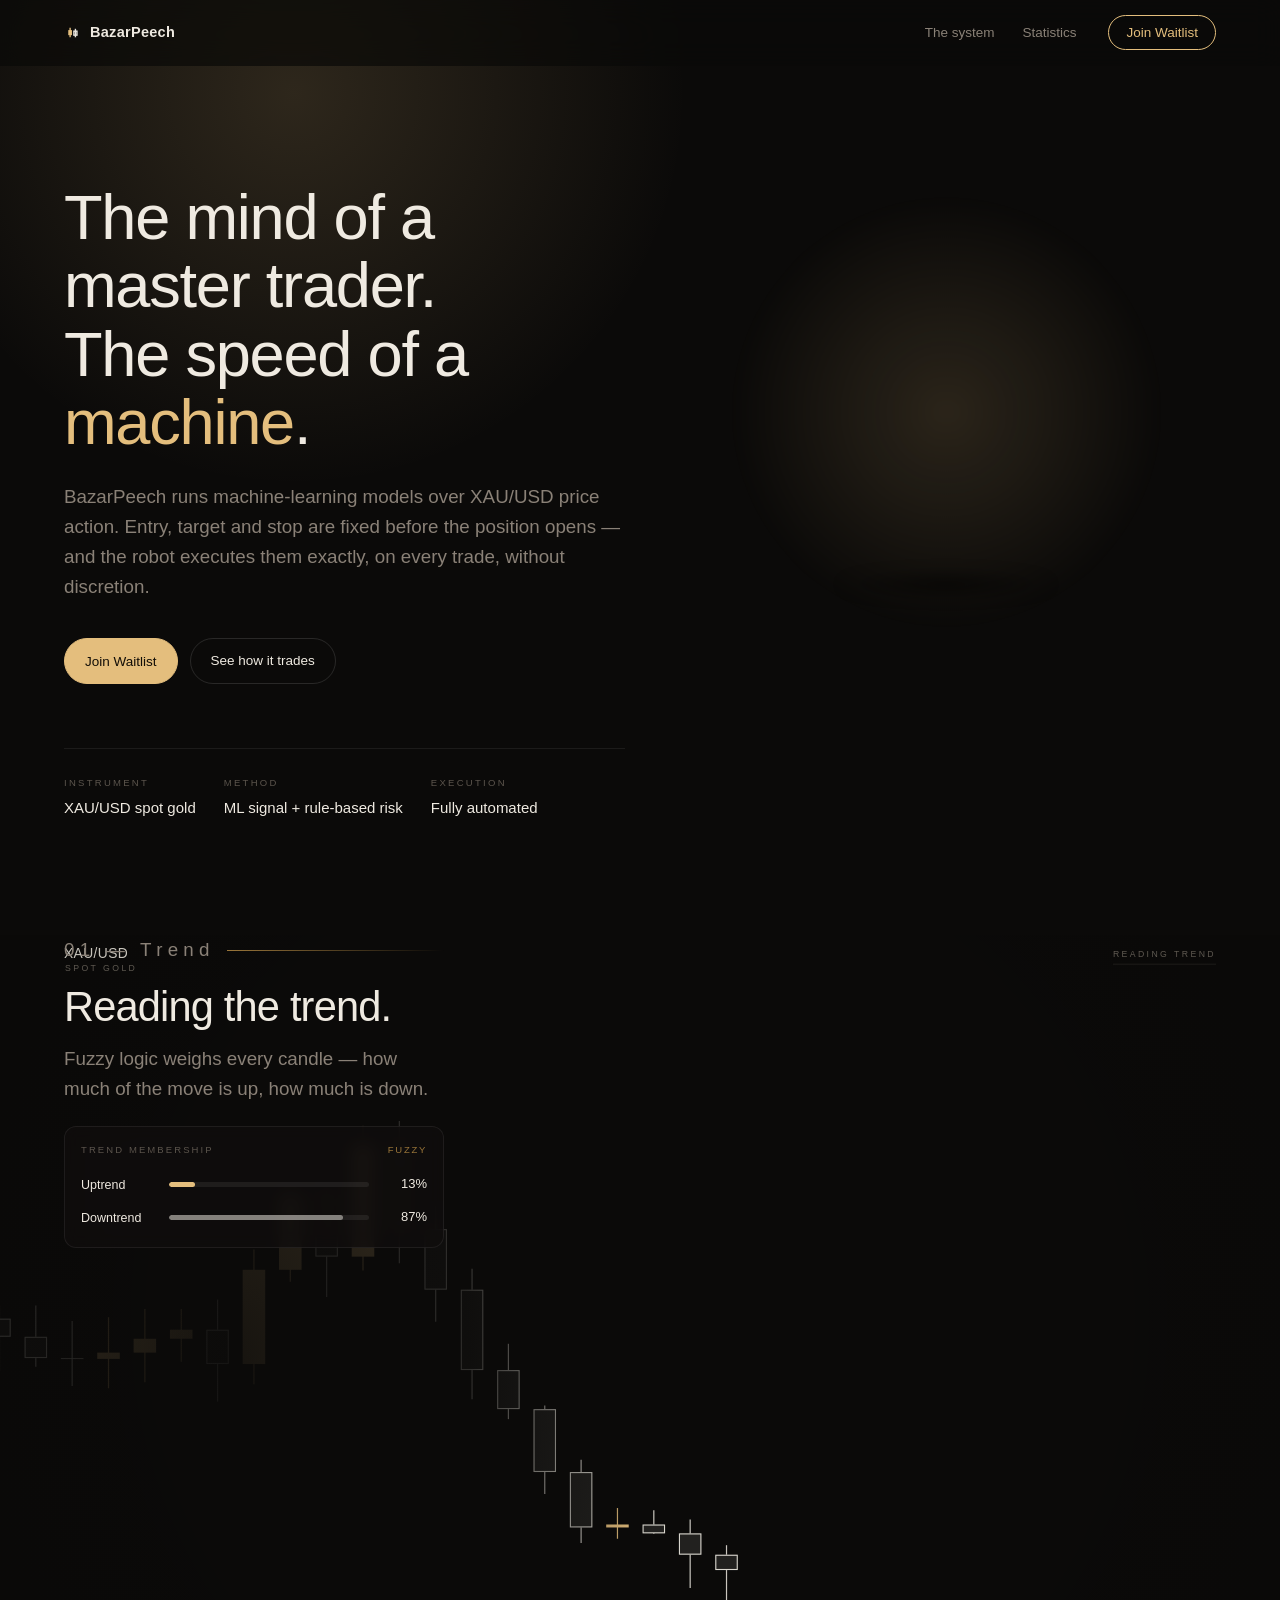
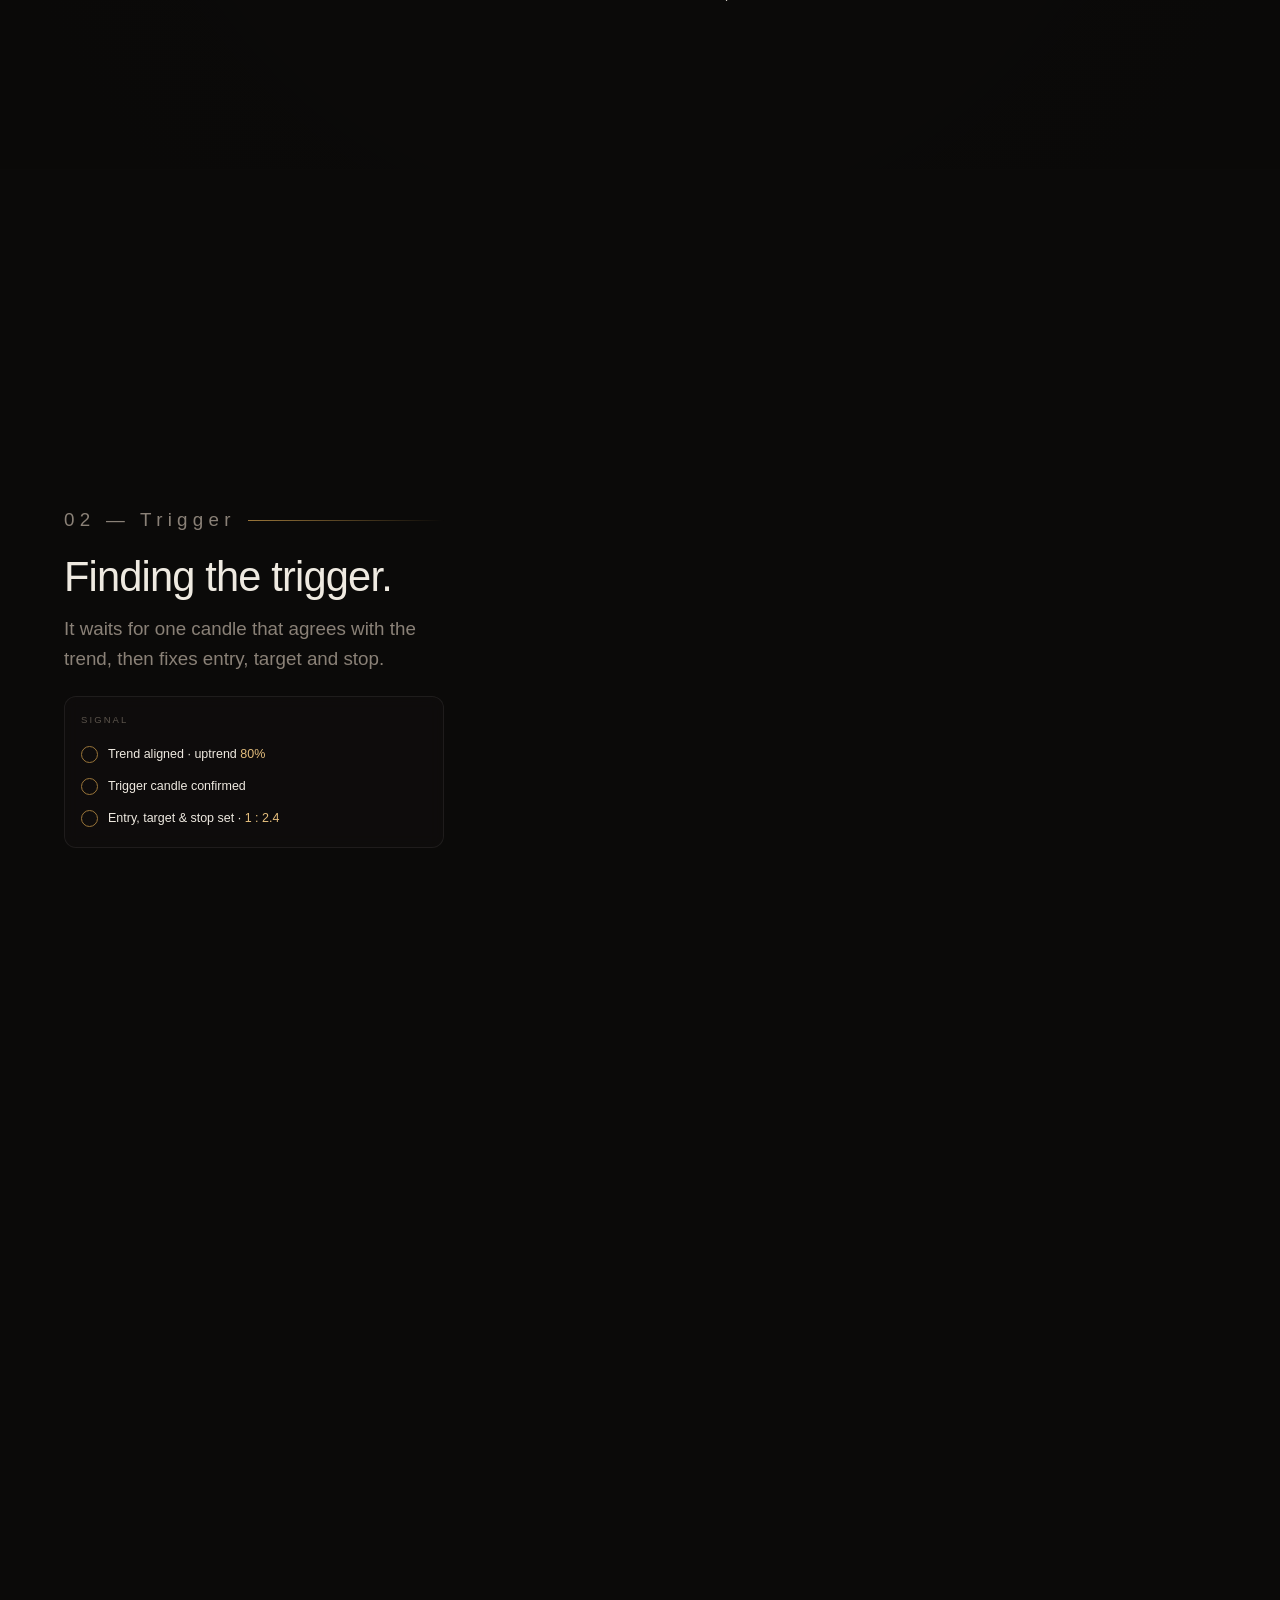
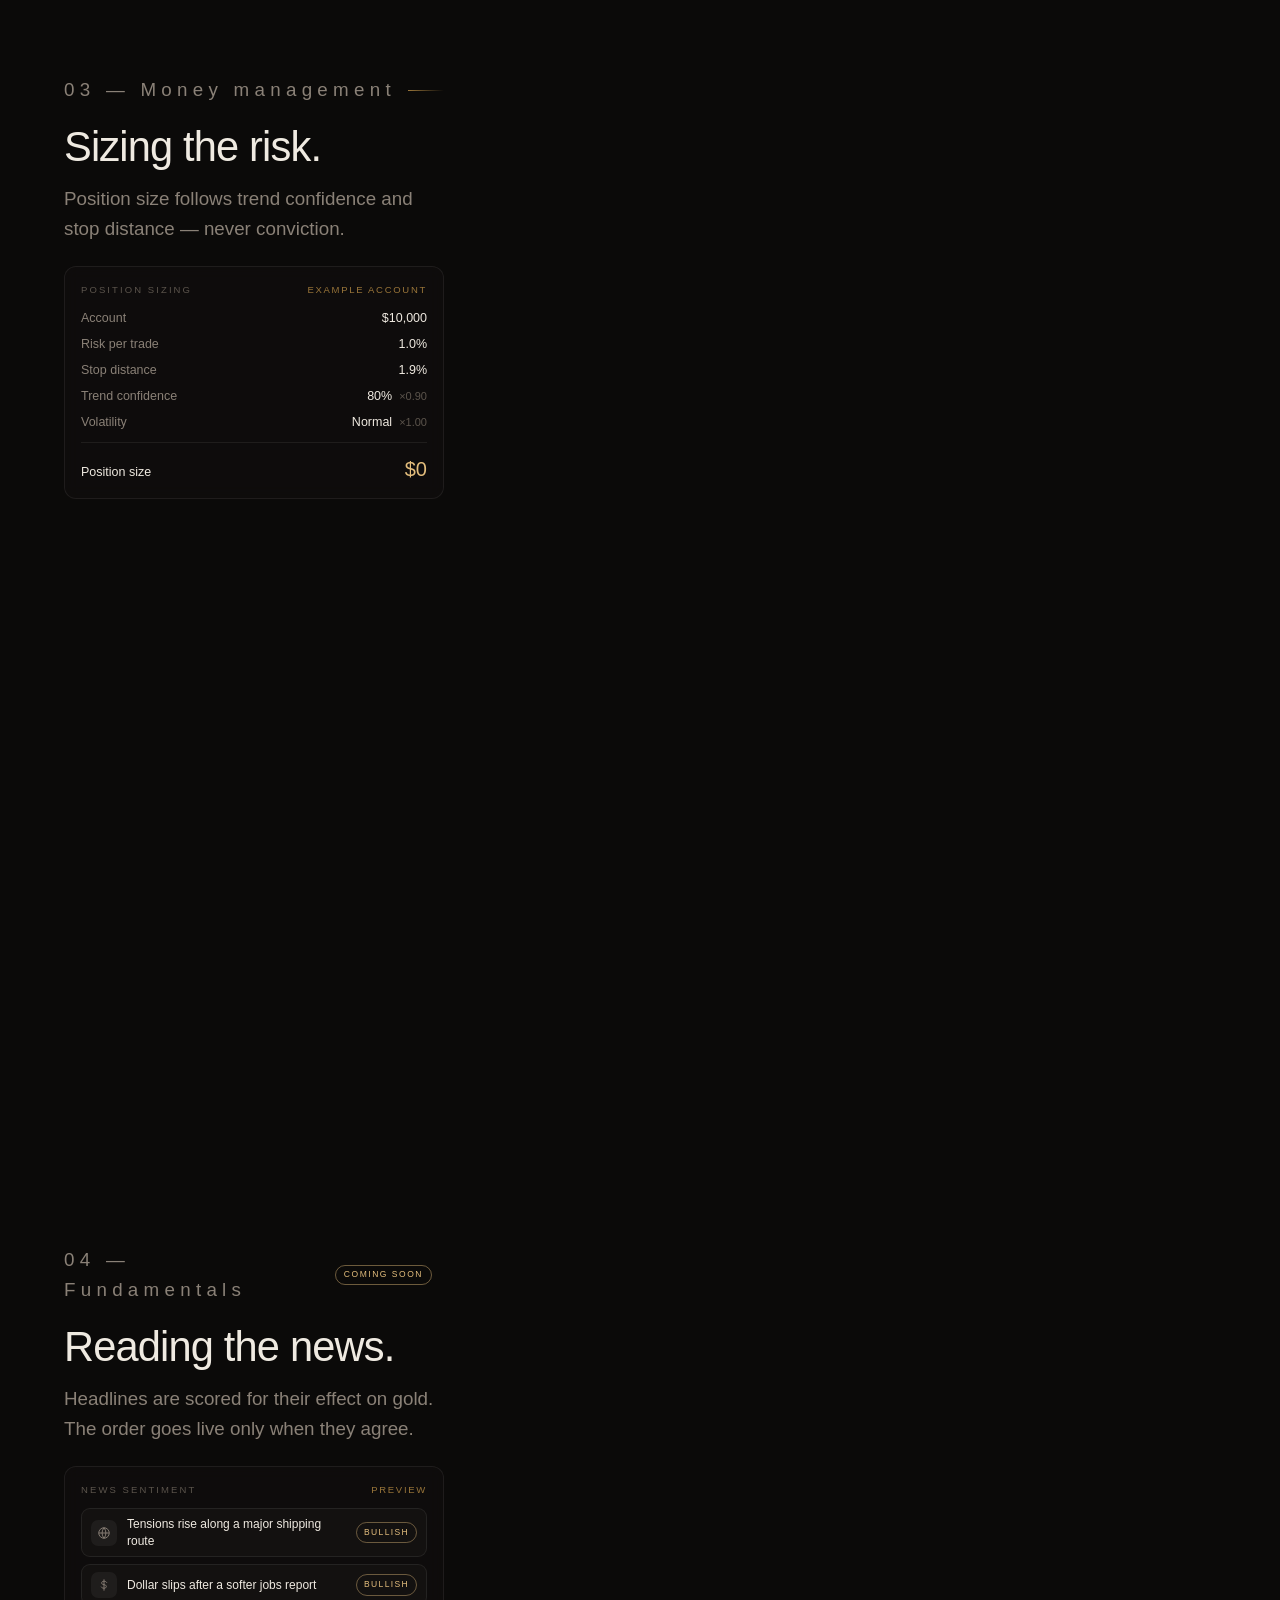
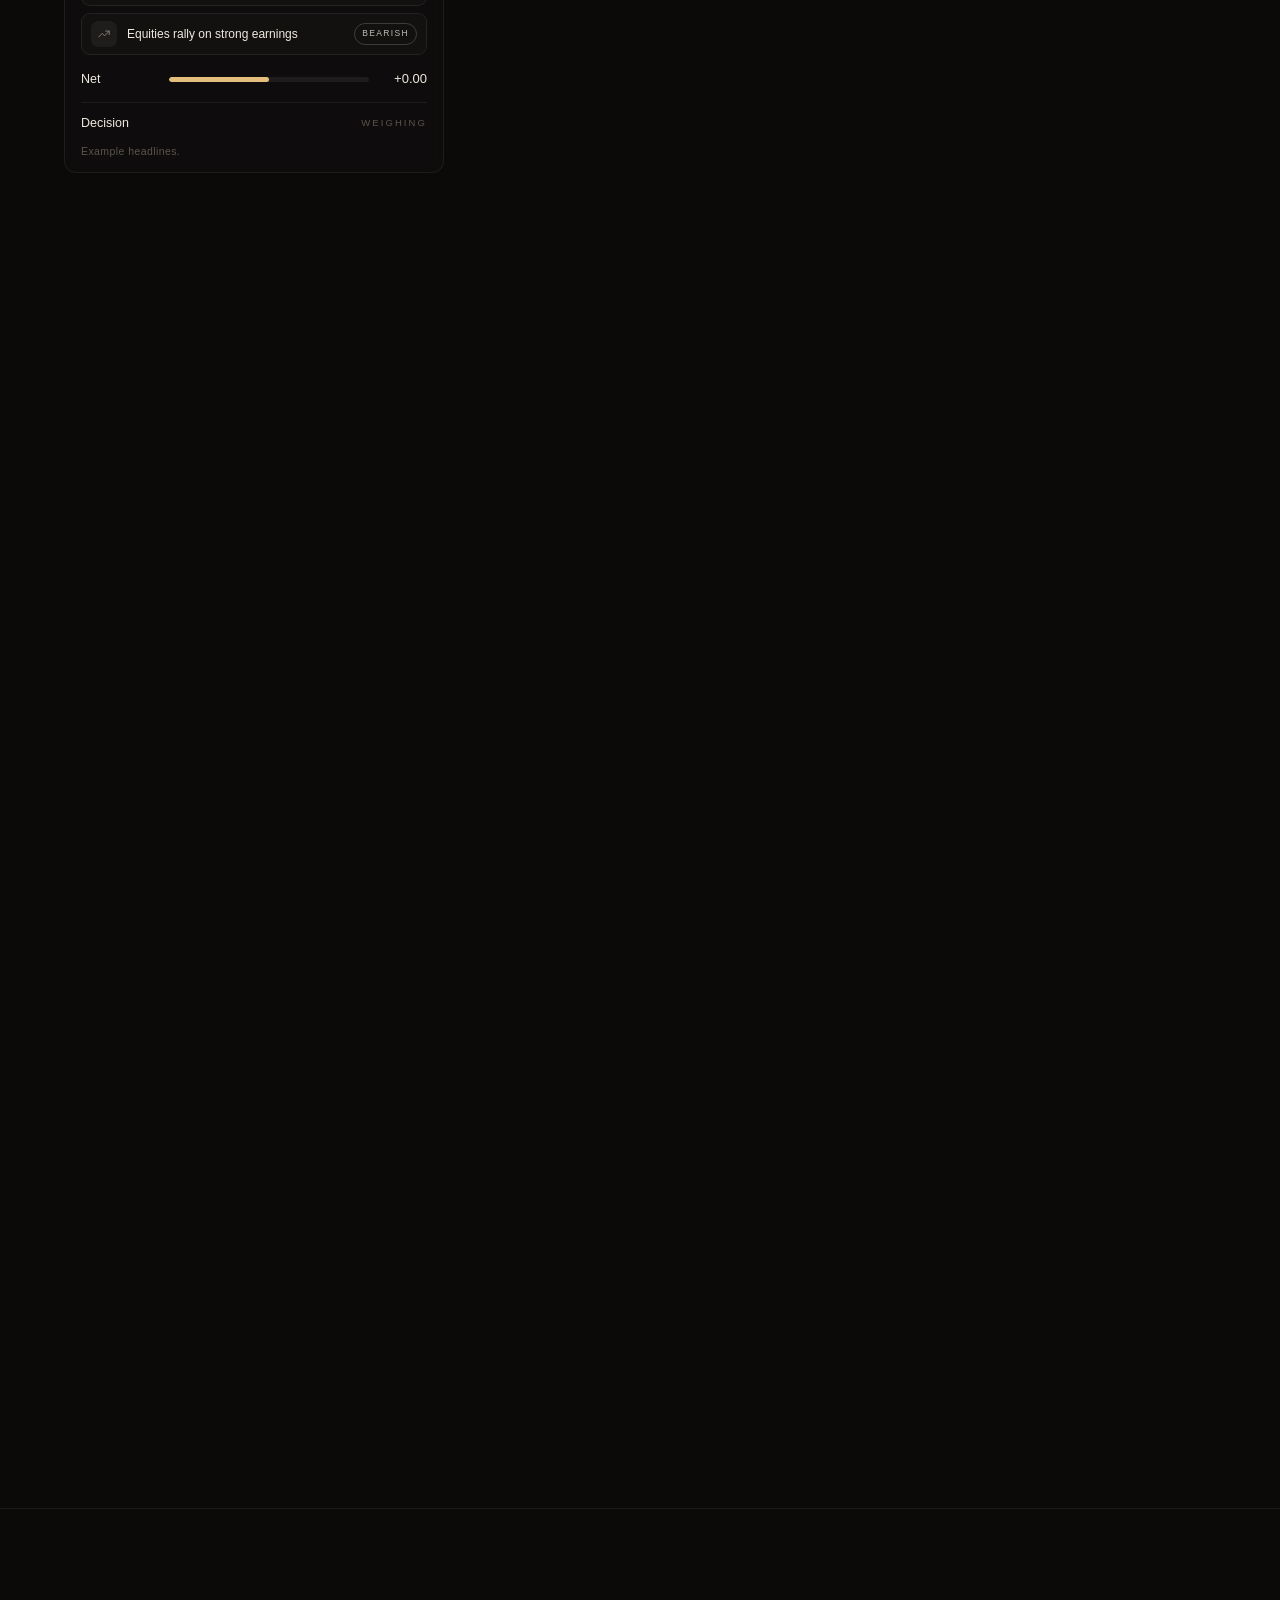
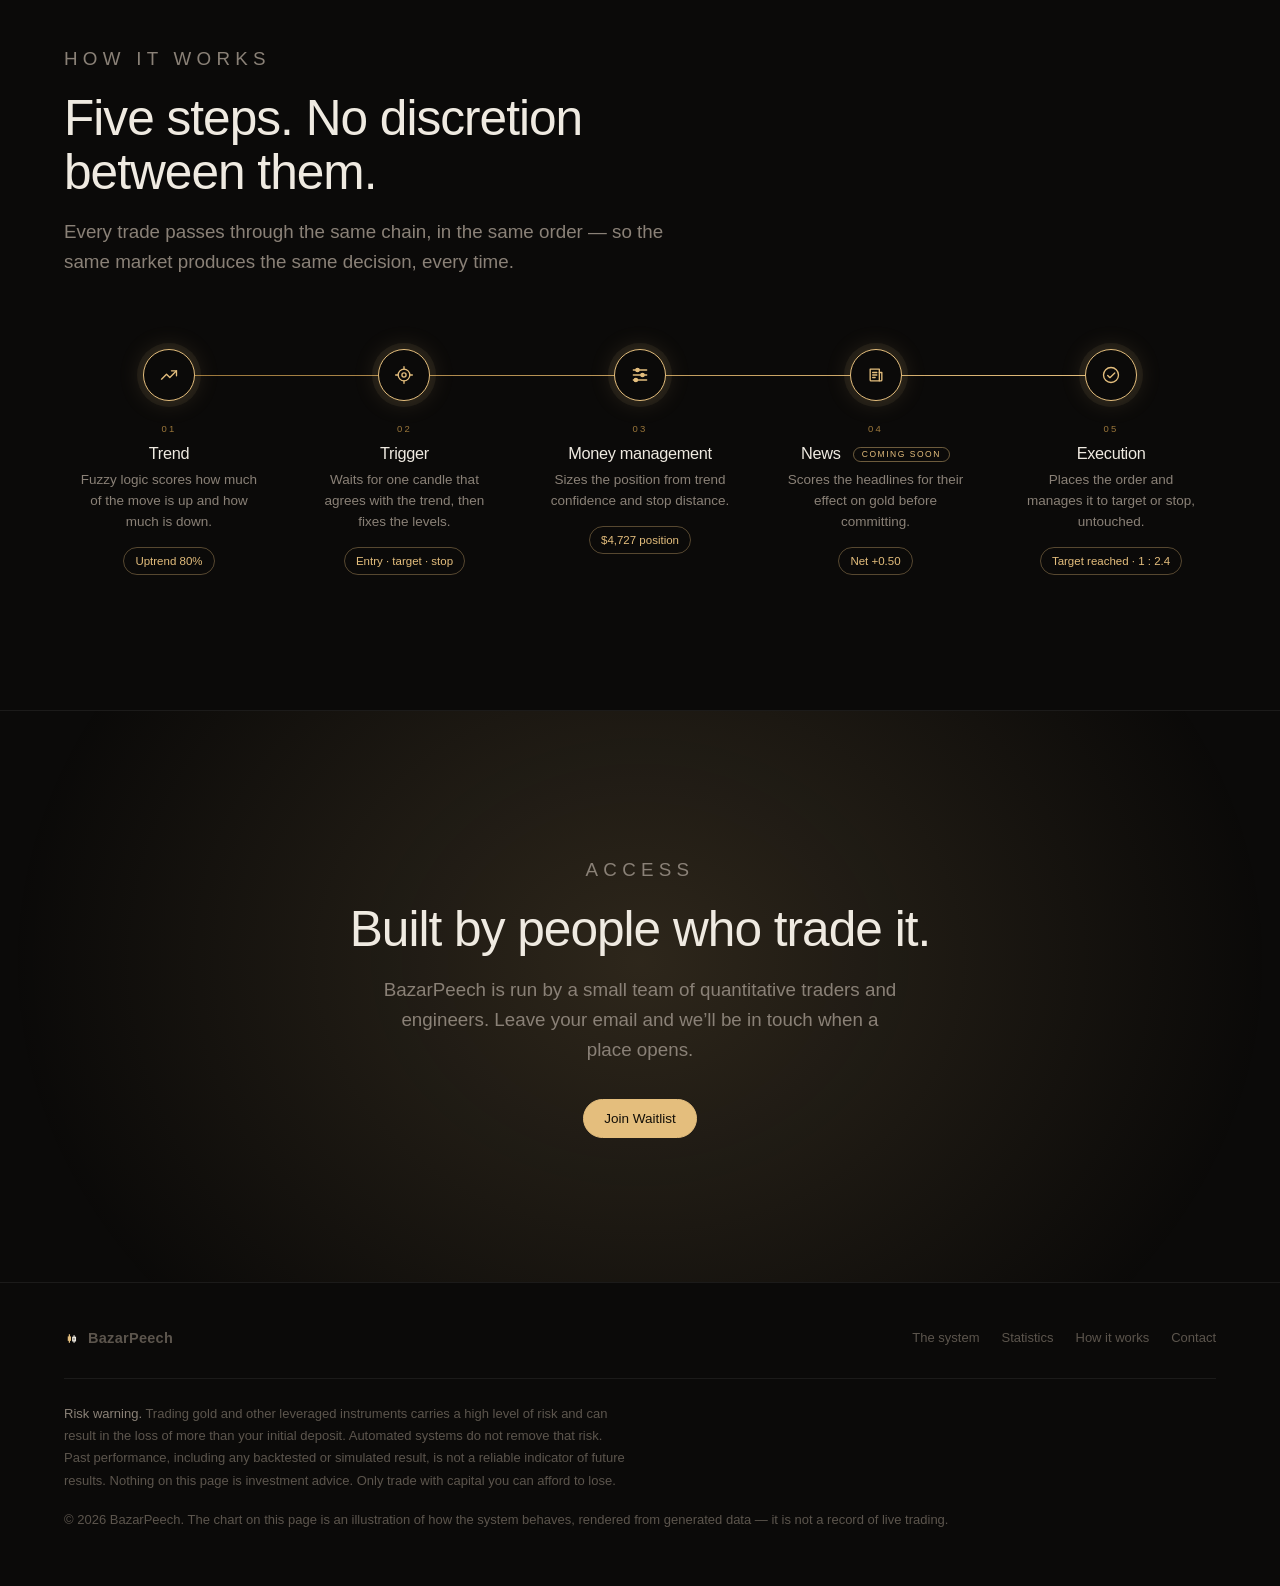
==== commit ebe15600: "Add a Statistics page driven by a results file, sample-data guarded New page at /statistics/, linked" ====
--- a/index.html
+++ b/index.html
@@ -88,7 +88,8 @@
 .btn--ghost{border-color:var(--hairline-strong); color:var(--text)}
 .btn--ghost:hover{background:rgba(255,255,255,.05); color:var(--text)}
 .nav .btn{padding:9px 17px}
-@media (max-width:860px){ .nav__links{display:none} }
+@media (max-width:860px){ .nav__links{gap:18px; font-size:13px} .nav__in{gap:16px} }
+@media (max-width:480px){ .brand__name{display:none} .nav .btn{padding:8px 13px; font-size:12.5px} .nav__links{gap:14px} }
 
 /* ===========================================================================
    HERO
@@ -501,10 +502,11 @@
         <g stroke="#e4be7d" stroke-width="2.6"><path d="M11.5 7v18"/><path d="M11.5 11.5v9.5" stroke-width="7"/></g>
         <g stroke="#e9e5dd" stroke-width="2.6" fill="none"><path d="M21.5 9v16"/><rect x="18.6" y="13.5" width="5.8" height="7.5"/></g>
       </svg>
-      BazarPeech
+      <span class="brand__name">BazarPeech</span>
     </a>
-    <nav class="nav__links">
+    <nav class="nav__links" aria-label="Primary">
       <a href="#story">The system</a>
+      <a href="statistics/">Statistics</a>
     </nav>
     <button class="btn" type="button" data-join>Join Waitlist</button>
   </div>
@@ -699,6 +701,7 @@
         </a>
         <div class="foot__links">
           <a href="#story">The system</a>
+          <a href="statistics/">Statistics</a>
           <a href="#how">How it works</a>
           <a href="#access">Contact</a>
         </div>
@@ -1827,6 +1830,9 @@
 
 document.querySelectorAll("[data-join]").forEach(b=>
   b.addEventListener("click",()=>openModal(b)));
+// other pages (e.g. Statistics) link here with #join to open the dialog
+const joinFromHash=()=>{ if(location.hash==="#join"){ openModal(null); history.replaceState(null,"",location.pathname+location.search); } };
+addEventListener("hashchange",joinFromHash); joinFromHash();
 modal.querySelectorAll("[data-close]").forEach(b=>
   b.addEventListener("click",closeModal));
 
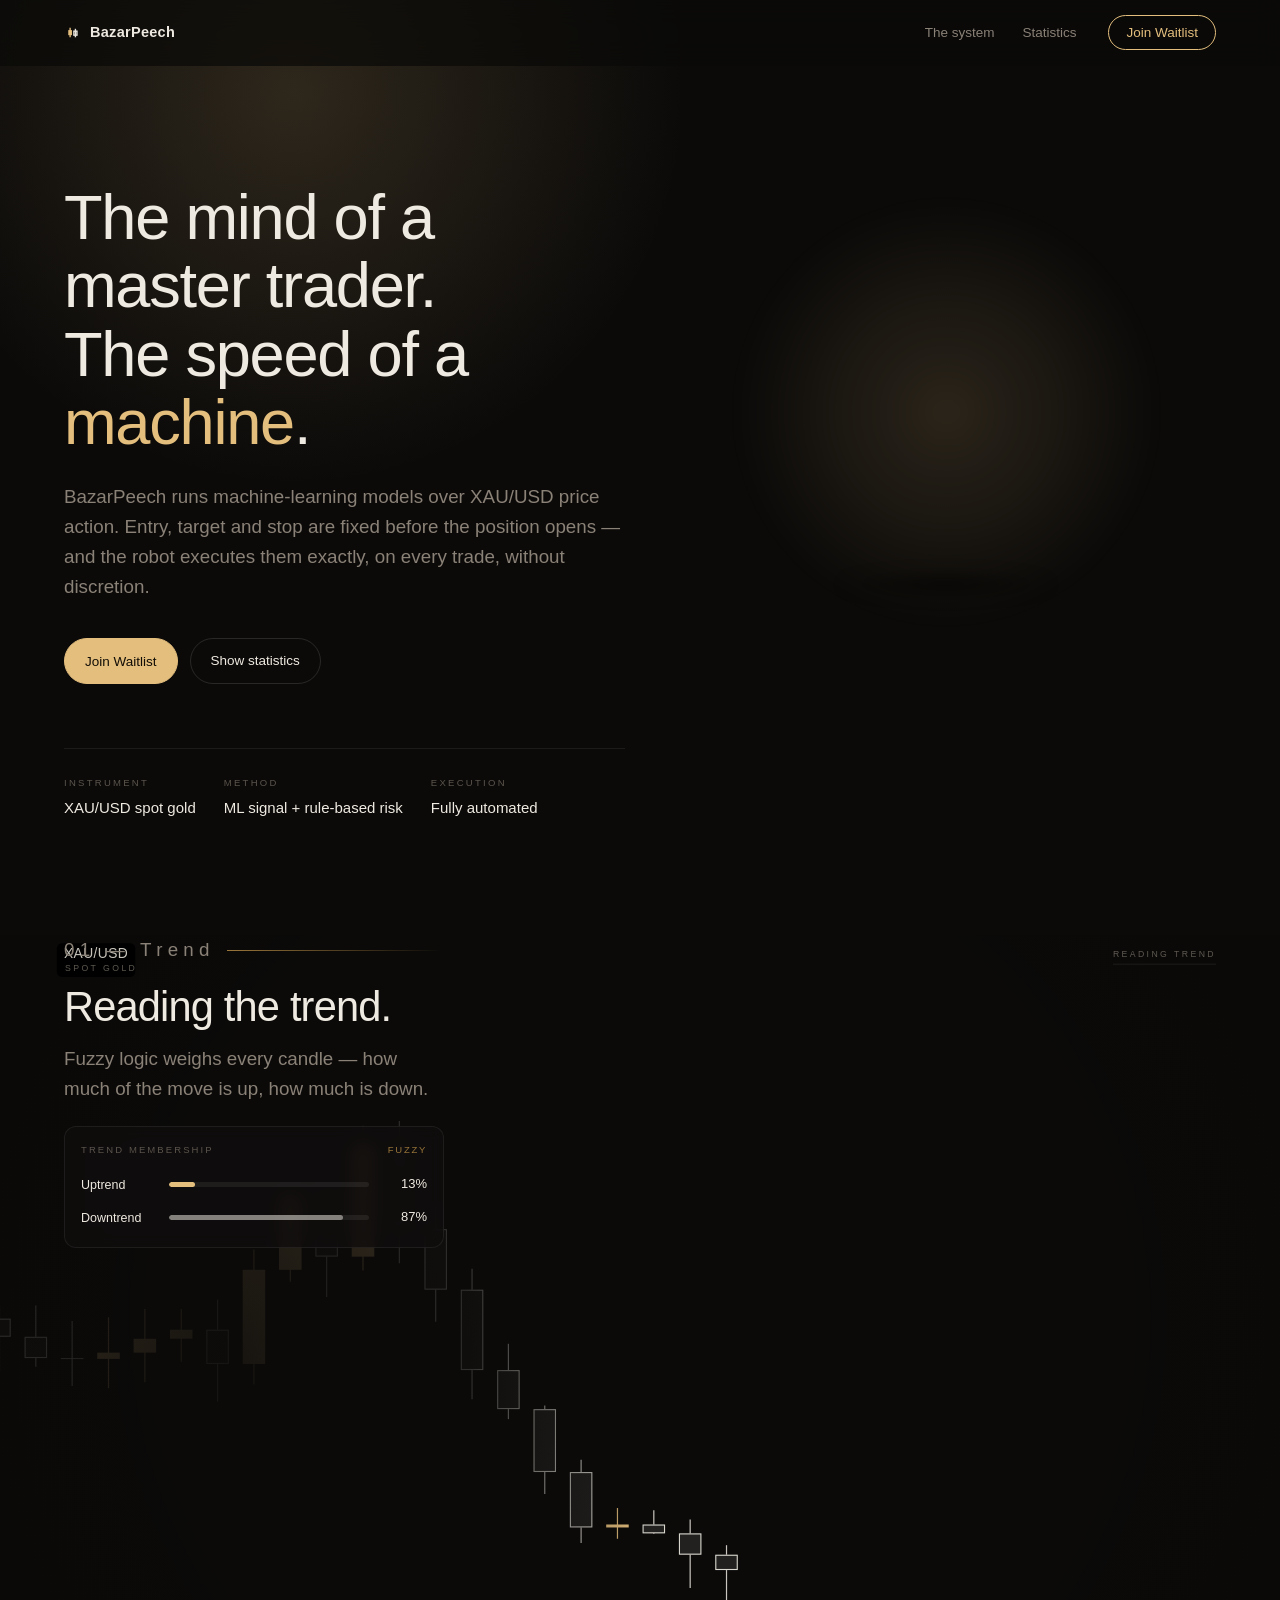
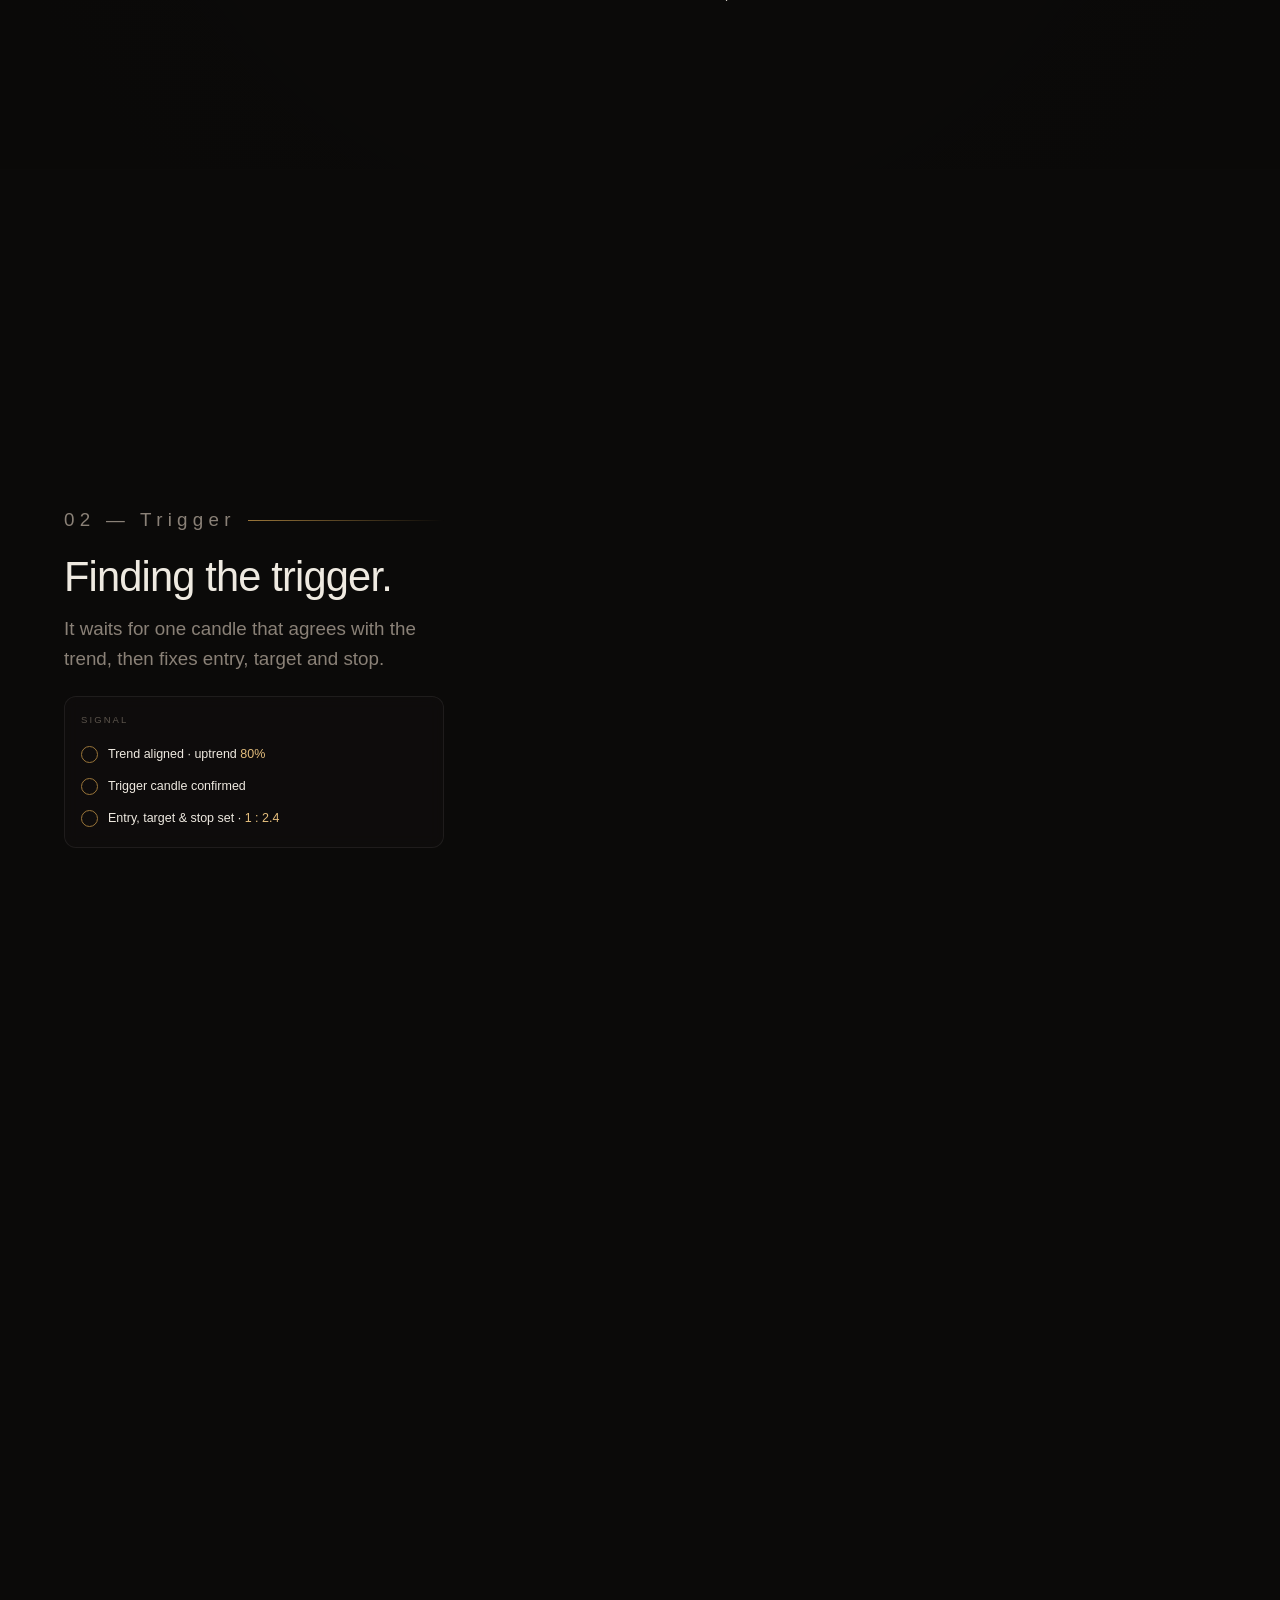
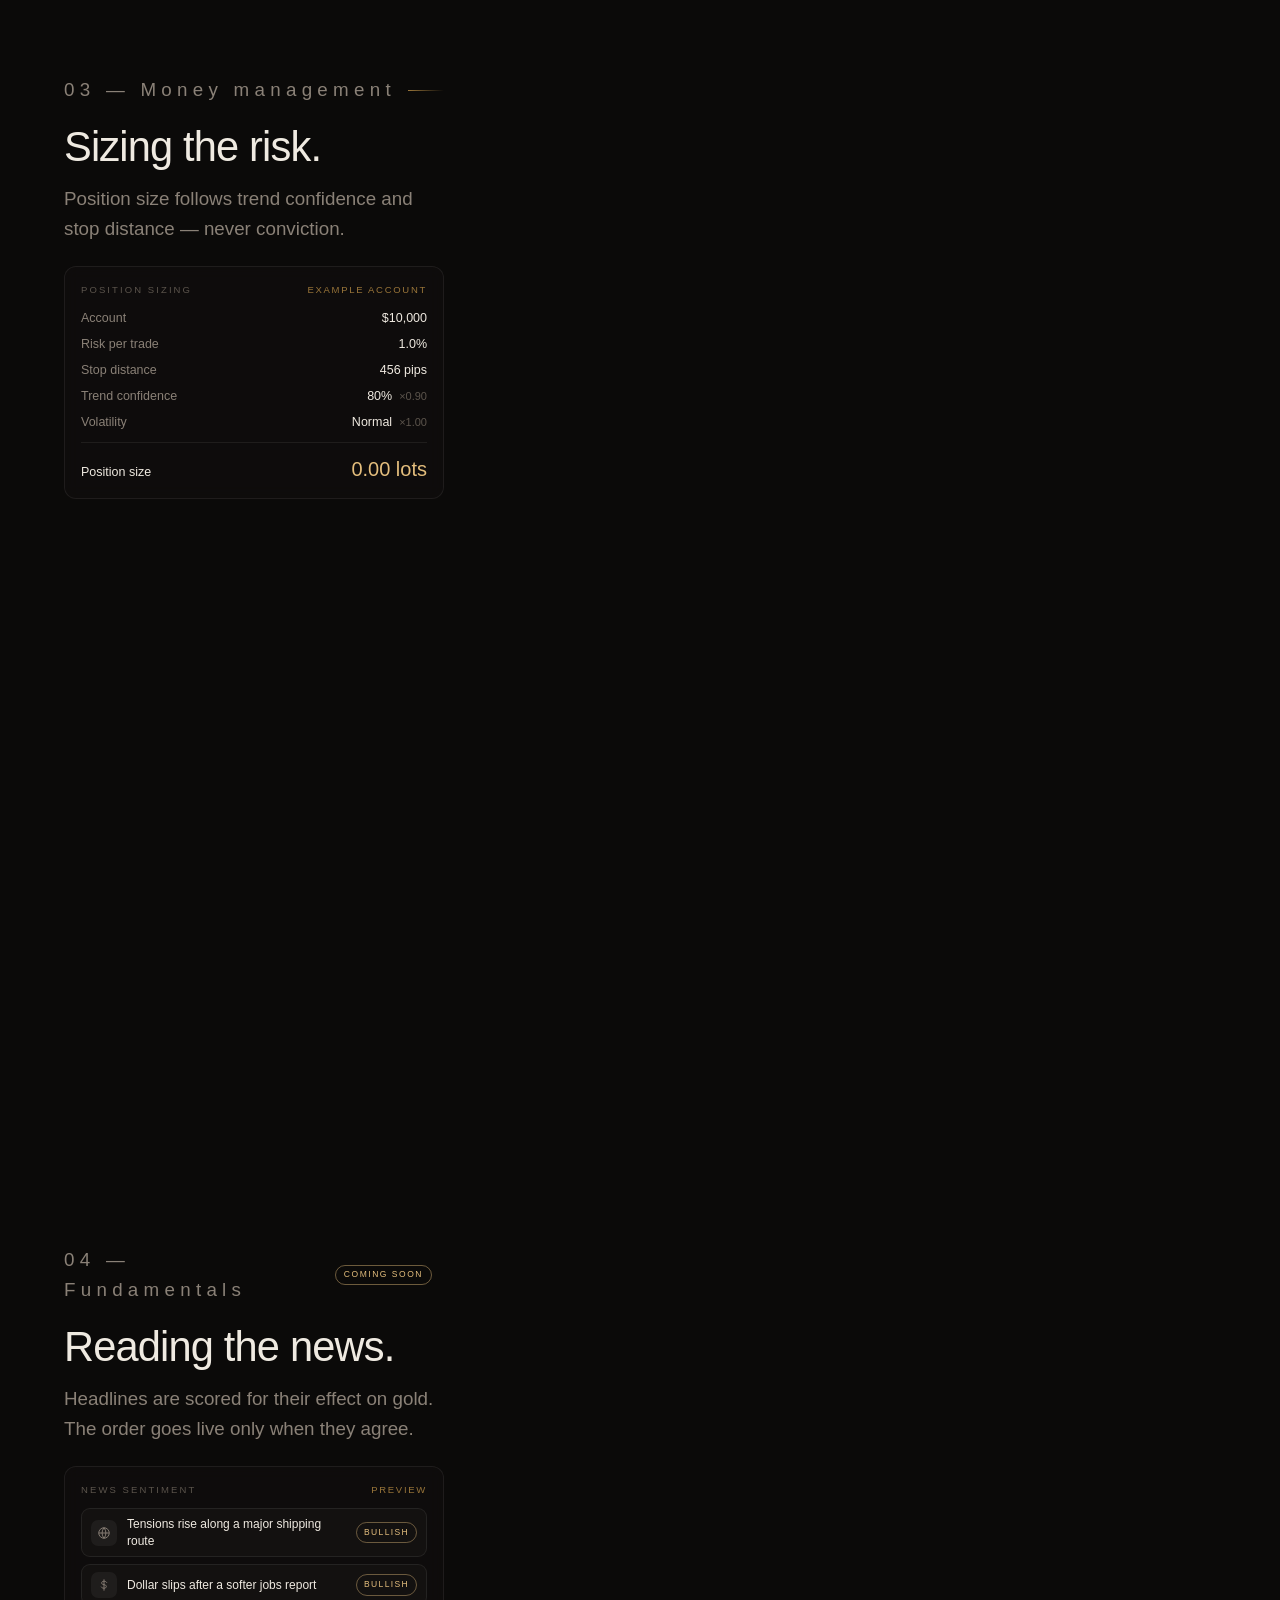
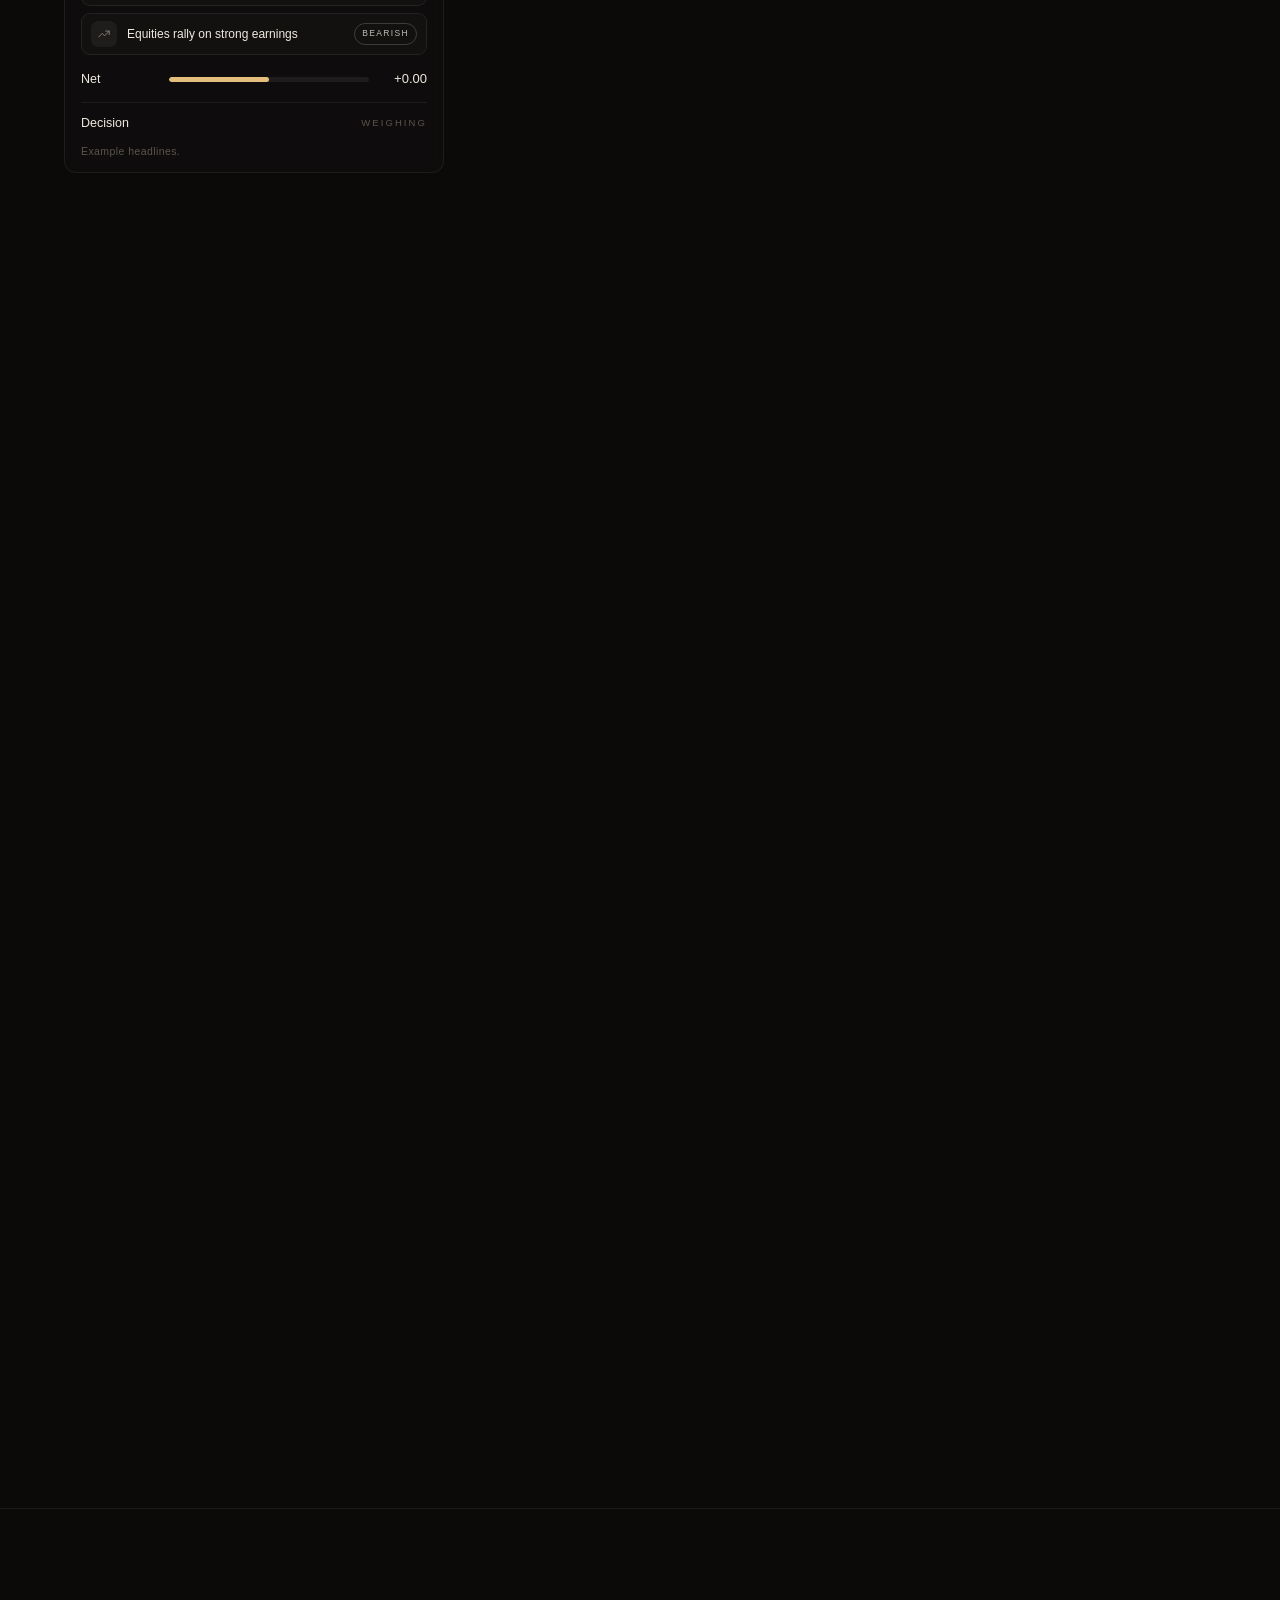
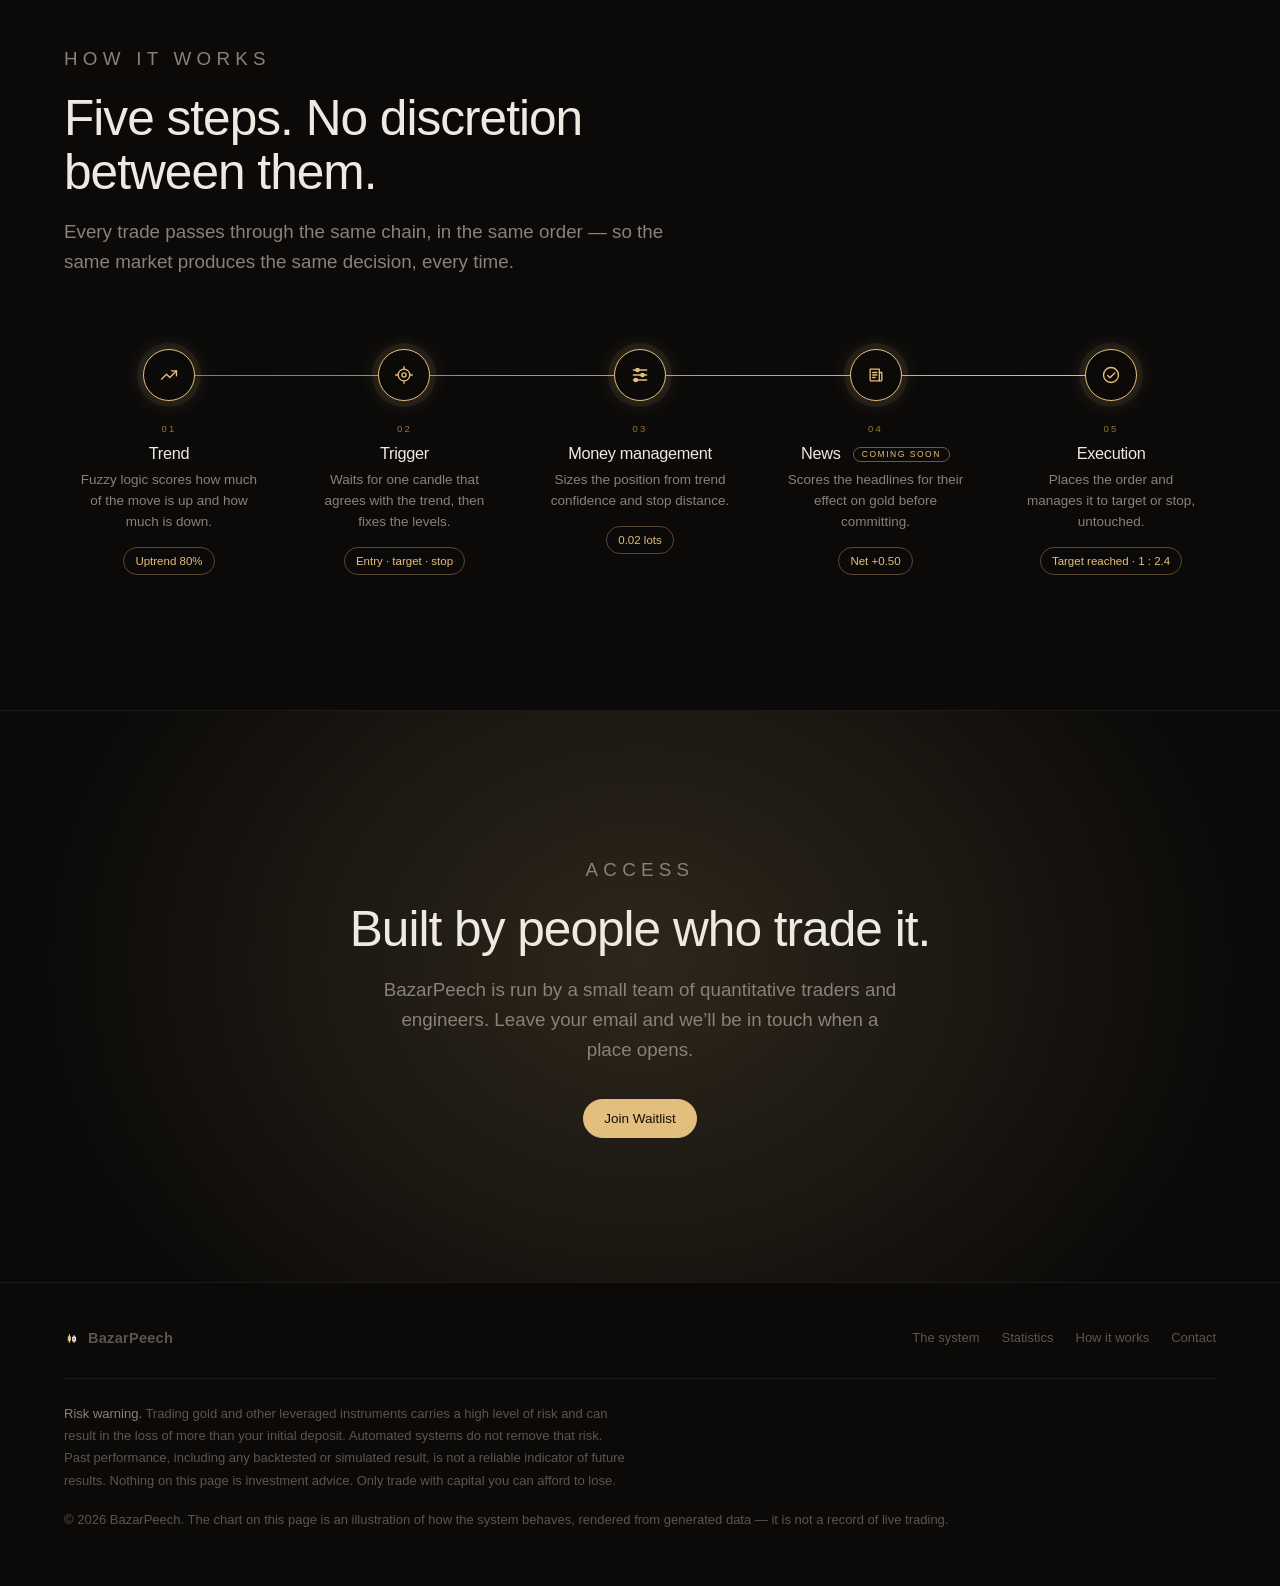
==== commit c5a12fbd: "Hero links to statistics; plate behind chart symbol; pips/lots units; fix scroll rewind Co-Authored-" ====
--- a/index.html
+++ b/index.html
@@ -526,7 +526,7 @@
       </p>
       <div class="hero__cta">
         <button class="btn btn--solid" type="button" data-join>Join Waitlist</button>
-        <a class="btn btn--ghost" href="#story">See how it trades</a>
+        <a class="btn btn--ghost" href="statistics/">Show statistics</a>
       </div>
       <dl class="hero__meta">
         <div><dt>Instrument</dt><dd>XAU/USD spot gold</dd></div>
@@ -591,11 +591,11 @@
             <dl class="calc">
               <dt data-row="0">Account</dt><dd data-row="0">$10,000</dd>
               <dt data-row="1">Risk per trade</dt><dd data-row="1">1.0%</dd>
-              <dt data-row="2">Stop distance</dt><dd data-row="2" data-bind="stop">1.9%</dd>
+              <dt data-row="2">Stop distance</dt><dd data-row="2" data-bind="stop">456 pips</dd>
               <dt data-row="3">Trend confidence</dt><dd data-row="3"><span data-bind="conf">80%</span><small data-bind="confx">×0.90</small></dd>
               <dt data-row="4">Volatility</dt><dd data-row="4">Normal<small>×1.00</small></dd>
             </dl>
-            <div class="calc__total"><span>Position size</span><b data-bind="size">$0</b></div>
+            <div class="calc__total"><span>Position size</span><b data-bind="size">0.00 lots</b></div>
           </div>
         </div></div>
       </article>
@@ -654,7 +654,7 @@
           <span class="flow__n">03</span>
           <h3>Money management</h3>
           <p>Sizes the position from trend confidence and stop distance.</p>
-          <span class="flow__stat" data-bind="flow-size">$4,727 position</span>
+          <span class="flow__stat" data-bind="flow-size">0.02 lots</span>
         </li>
         <li class="flow__step" style="--i:3">
           <span class="flow__node"><svg width="20" height="20" viewBox="0 0 24 24" fill="none" stroke="currentColor" stroke-width="1.6" stroke-linecap="round" stroke-linejoin="round" aria-hidden="true"><path d="M5 5h11v14H6a1 1 0 0 1-1-1z"/><path d="M16 9h3v9a1 1 0 0 1-1 1h-2"/><path d="M8 9h5M8 12h5M8 15h3"/></svg></span>
@@ -1114,7 +1114,8 @@
 
   /* Money management on an EXAMPLE account — illustrates the rule, claims
      nothing about returns. Stop distance comes from the trade itself. */
-  sizing: { account: 10000, riskPerTrade: 0.01, volatilityFactor: 1.00 },
+  sizing: { account: 10000, riskPerTrade: 0.01, volatilityFactor: 1.00,
+            refPrice: 2400, pip: 0.10, contract: 100 },   // XAU/USD: 1 pip = $0.10, 1 lot = 100 oz
 
   /* Illustrative headlines and their weight on gold (+ bullish, − bearish). */
   news:   [0.35, 0.30, -0.15],
@@ -1241,9 +1242,10 @@
 /* Everything downstream of the trigger is derived from these, not typed in. */
 const CONF = UP[DATA.featured.entryIndex];         // trend confidence at the trigger
 const SIZE = (()=>{
-  const {account,riskPerTrade,volatilityFactor}=CFG.sizing, stop=CFG.trade.riskPct;
+  const {account,riskPerTrade,volatilityFactor,refPrice,pip,contract}=CFG.sizing;
+  const stopUsd=refPrice*CFG.trade.riskPct;        // per oz
   const confx=0.5+0.5*CONF;                        // half size at no conviction, full at certainty
-  return {stop, confx, notional: account*riskPerTrade/stop*confx*volatilityFactor};
+  return {pips: stopUsd/pip, confx, lots: account*riskPerTrade/(stopUsd*contract)*confx*volatilityFactor};
 })();
 const NET = CFG.news.reduce((a,b)=>a+b,0);
 
@@ -1571,6 +1573,9 @@
 
   ctx.save(); ctx.textBaseline="middle"; ctx.textAlign="left";
   ctx.font=fs(13.5); if("letterSpacing" in ctx) ctx.letterSpacing="0.4px";
+  const symW=ctx.measureText(CFG.symbol).width;
+  ctx.fillStyle="#000";                            // opaque plate: candles never show through the label
+  roundRect(hud.x-7*ui,8*ui,symW+14*ui,33*ui,5*ui); ctx.fill();
   ctx.fillStyle=rgba(T().text,0.92);
   ctx.fillText(CFG.symbol,hud.x,19*ui);
 
@@ -1653,7 +1658,7 @@
 // fixed values, derived once from the data rather than typed into the markup
 qa('[data-bind="conf"]').forEach(el=>el.textContent=pct(CONF));
 setText(q('[data-bind="confx"]'),"×"+SIZE.confx.toFixed(2));
-setText(q('[data-bind="stop"]'),(SIZE.stop*100).toFixed(1)+"%");
+setText(q('[data-bind="stop"]'),Math.round(SIZE.pips)+" pips");
 
 function updatePanels(sc){
   // §1 — memberships follow the candles on screen
@@ -1667,7 +1672,7 @@
 
   // §3 — inputs light up one by one, then the size counts up
   PANEL.rows.forEach(el=>setOn(el, sc.size >= (+el.dataset.row+1)/7));
-  setText(PANEL.size, money(SIZE.notional*easeOutCubic(inv(sc.size,0.72,1))));
+  setText(PANEL.size, (SIZE.lots*easeOutCubic(inv(sc.size,0.72,1))).toFixed(2)+" lots");
 
   // §4 — each headline arrives and adds its weight; then the decision
   const n=CFG.news.length;
@@ -1698,7 +1703,7 @@
 /* Carries the story's own numbers, then plays once when it first comes into
    view — a recap, so it shouldn't replay every time it scrolls past. */
 setText(q('[data-bind="flow-trend"]'), "Uptrend "+pct(CONF));
-setText(q('[data-bind="flow-size"]'),  money(SIZE.notional)+" position");
+setText(q('[data-bind="flow-size"]'),  SIZE.lots.toFixed(2)+" lots");
 setText(q('[data-bind="flow-net"]'),   "Net "+(NET>=0?"+":"")+NET.toFixed(2));
 (()=>{
   const flow=document.getElementById("how");
@@ -1717,7 +1722,7 @@
 const reduce = matchMedia("(prefers-reduced-motion: reduce)").matches;
 const SECTIONS = beats.length;                      // 4
 
-let scrollP=0, autoP=0, autoFrom=null, autoDone=reduce, dirty=true, lastP=-1;
+let scrollP=0, lastY=scrollY, autoP=0, autoFrom=null, autoDone=reduce, dirty=true, lastP=-1;
 
 /* p = k + how far the viewport's centre line is through section k. Measured
    against each section's own box — not the story's total scroll distance
@@ -1762,7 +1767,14 @@
   });
 }
 
-addEventListener("scroll",()=>{ scrollP=scrollProgress(); dirty=true; },{passive:true});
+addEventListener("scroll",()=>{
+  scrollP=scrollProgress(); dirty=true;
+  // autoplay holds §1 forward as a floor; scrolling back up shrinks that floor in
+  // proportion to page position, so the chart rewinds smoothly to 0 at the top
+  const y=scrollY;
+  if(autoP>0 && y<lastY){ autoDone=true; autoP=lastY>0?autoP*y/lastY:0; if(autoP<=scrollP) autoP=0; }
+  lastY=y;
+},{passive:true});
 addEventListener("resize",()=>{ scrollP=scrollProgress(); dirty=true; });   // ResizeObserver re-lays out
 PHONE.addEventListener("change",resize);            // rotating / resizing across the breakpoint
 addEventListener("load",resize);                   // web fonts can change card heights
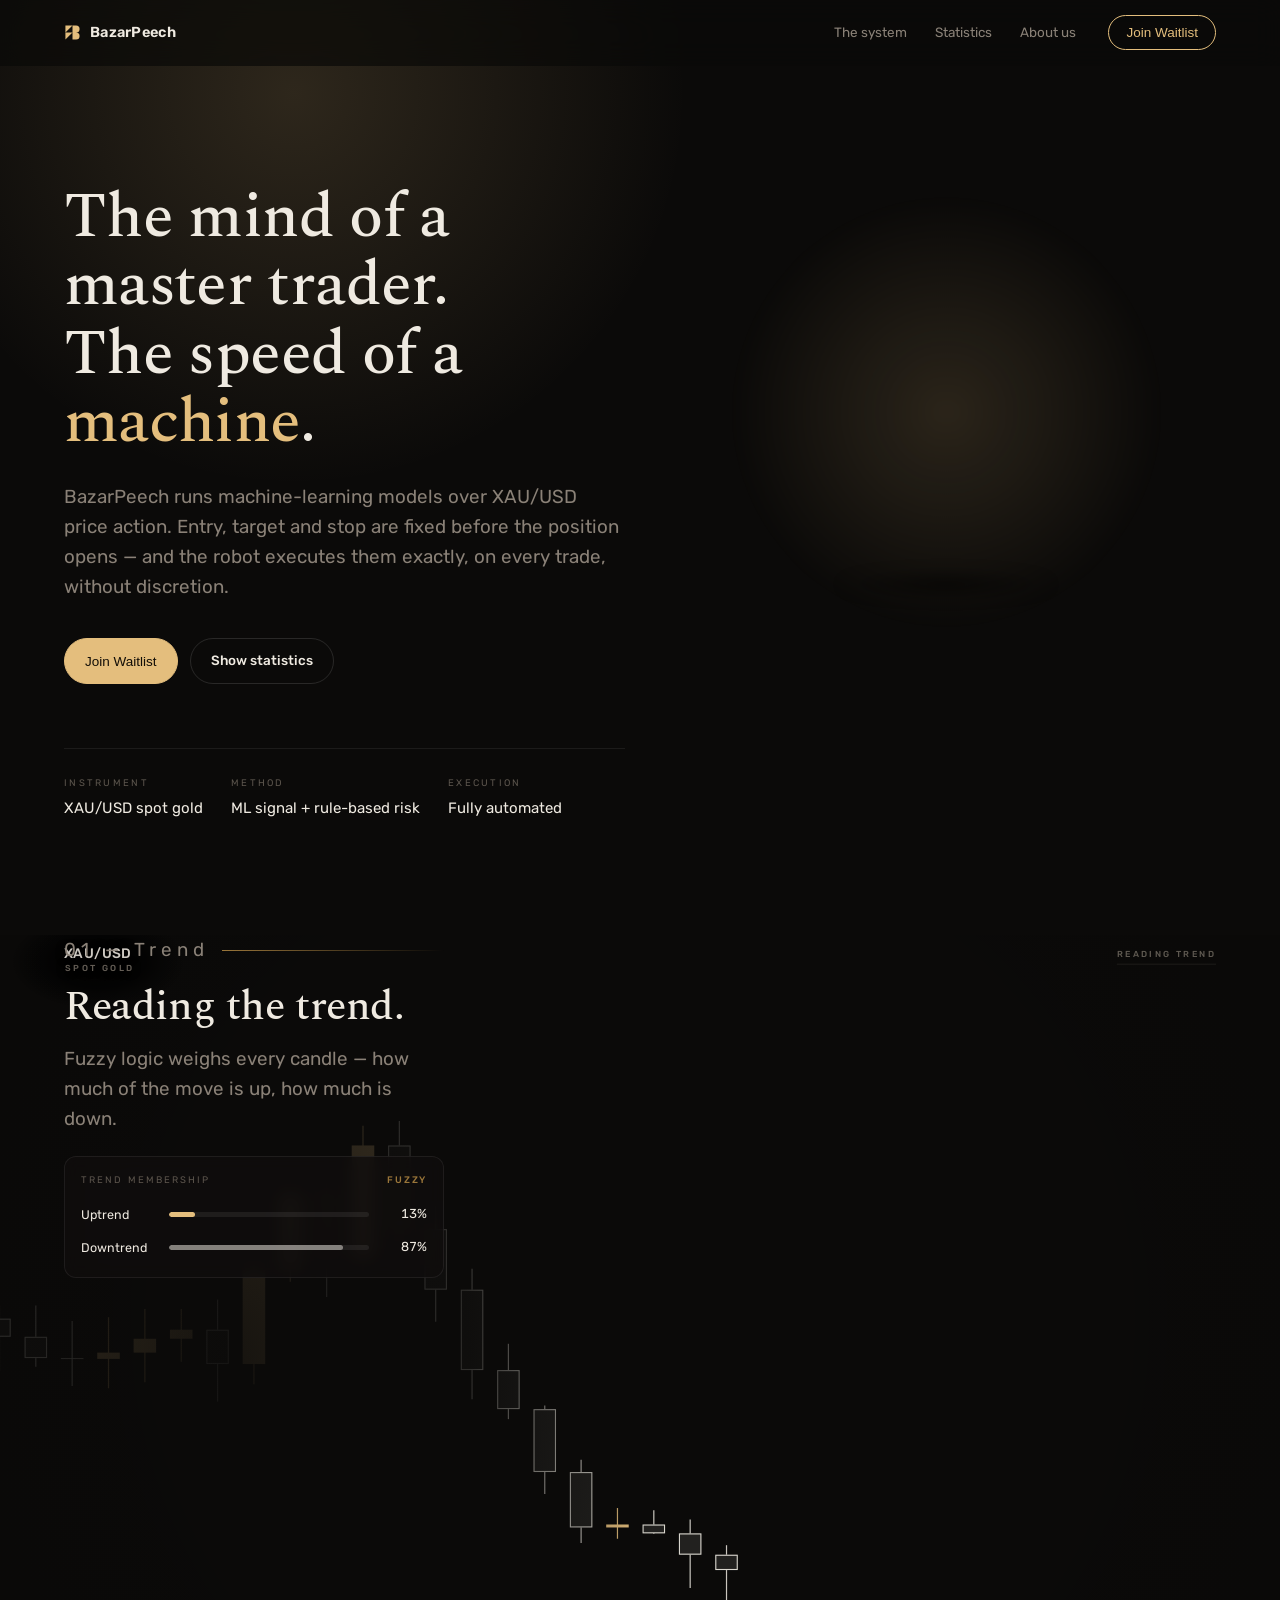
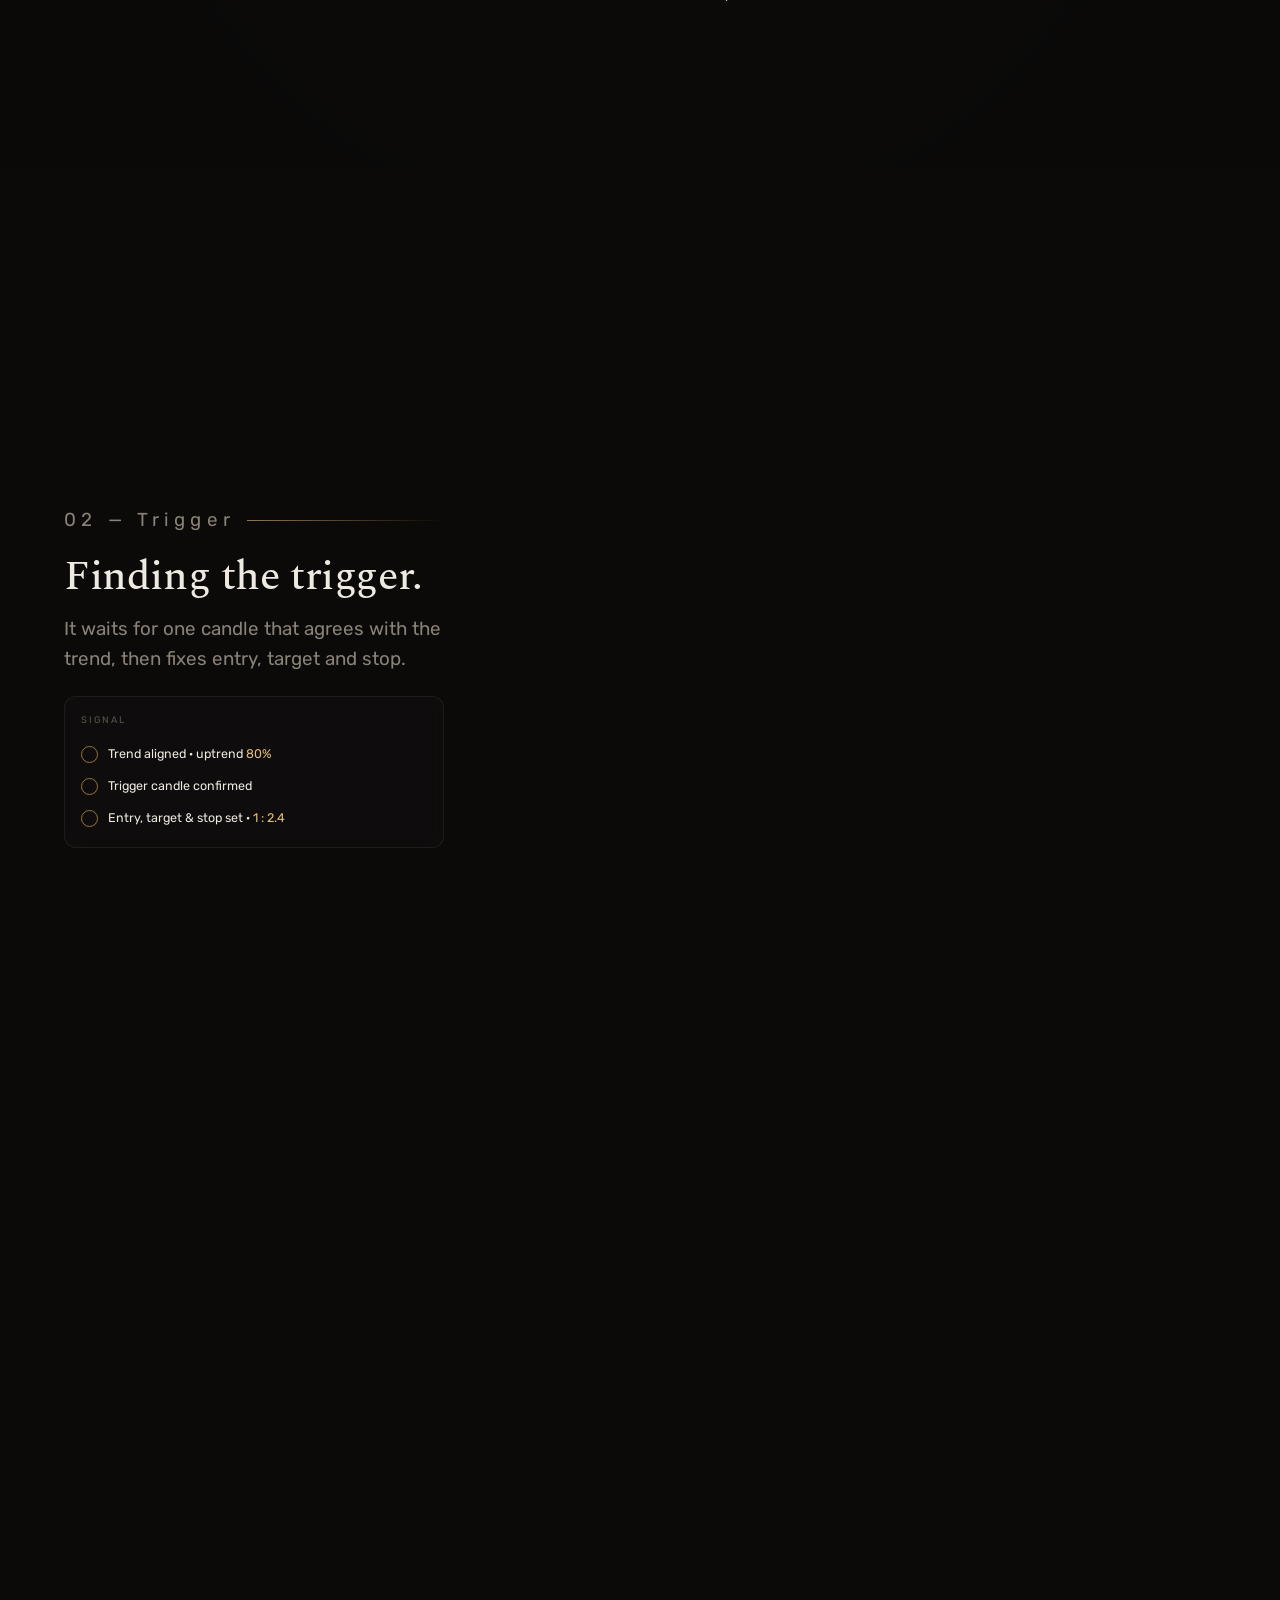
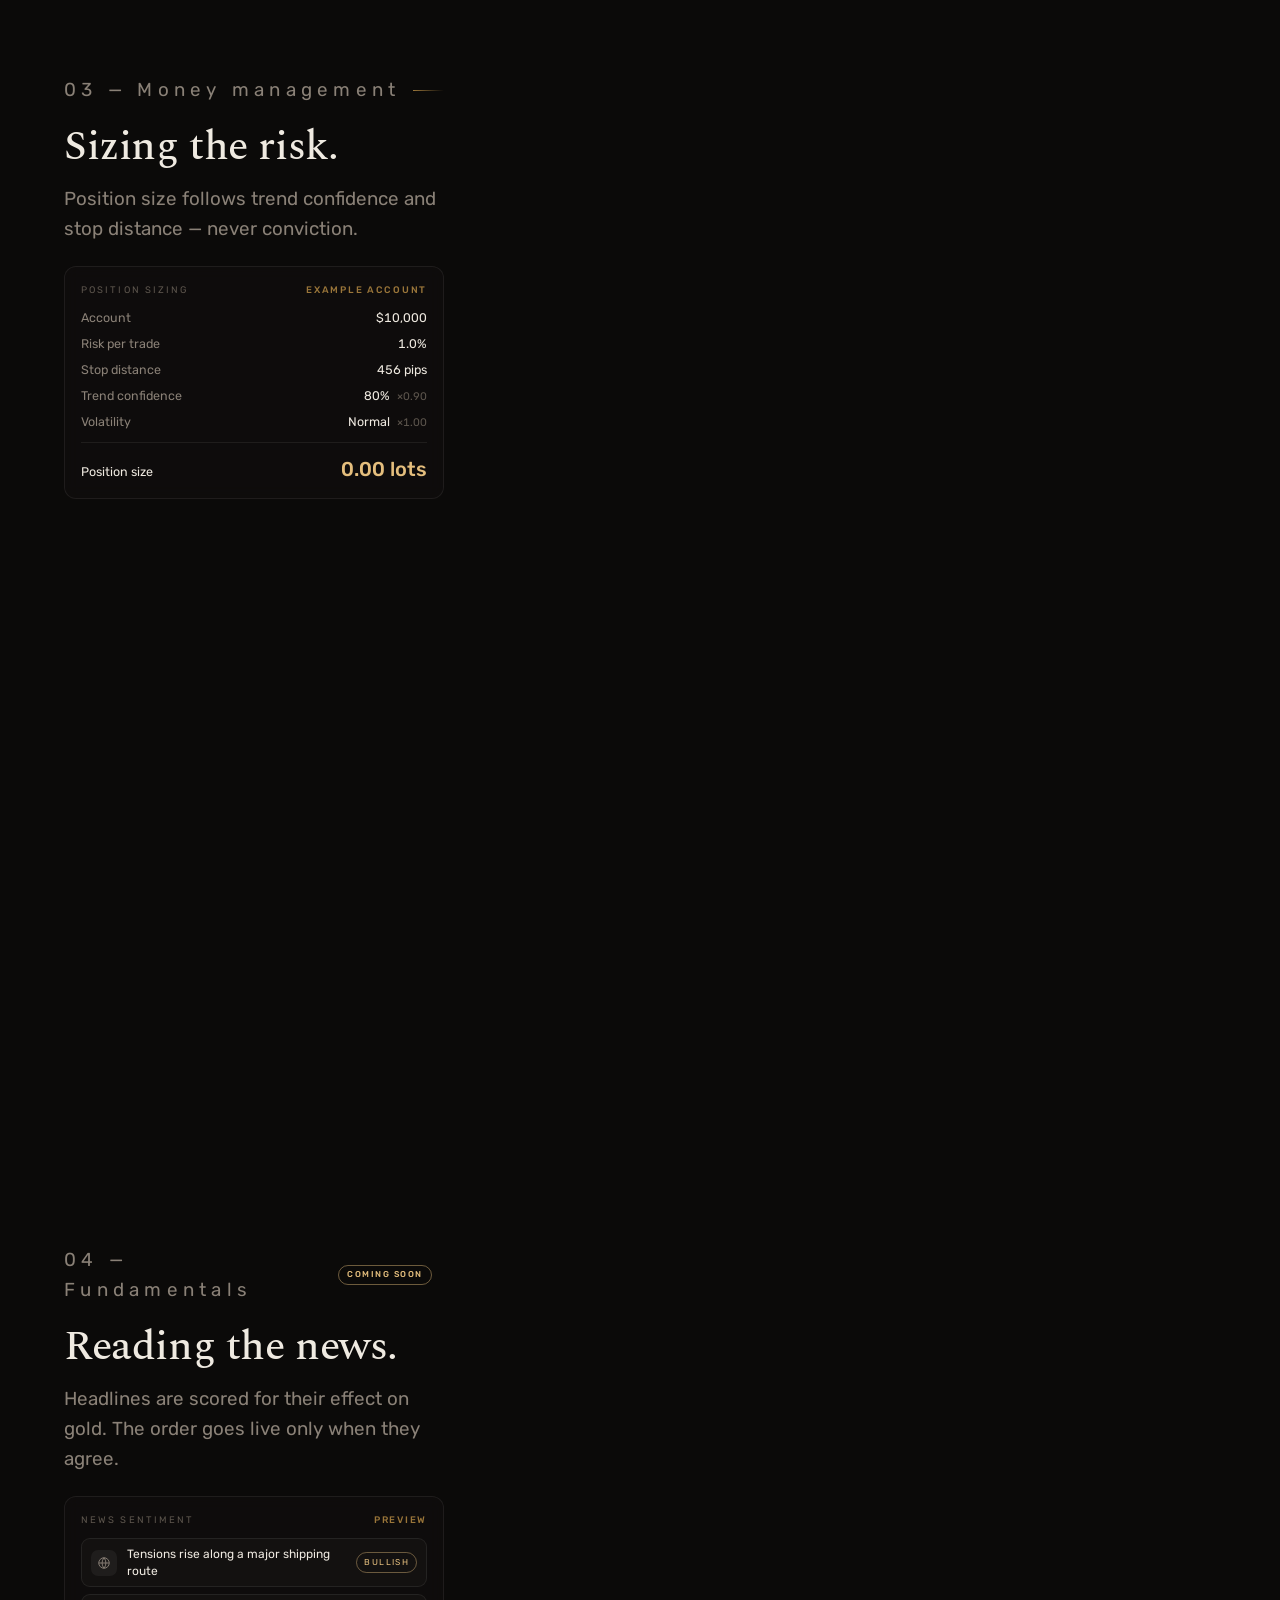
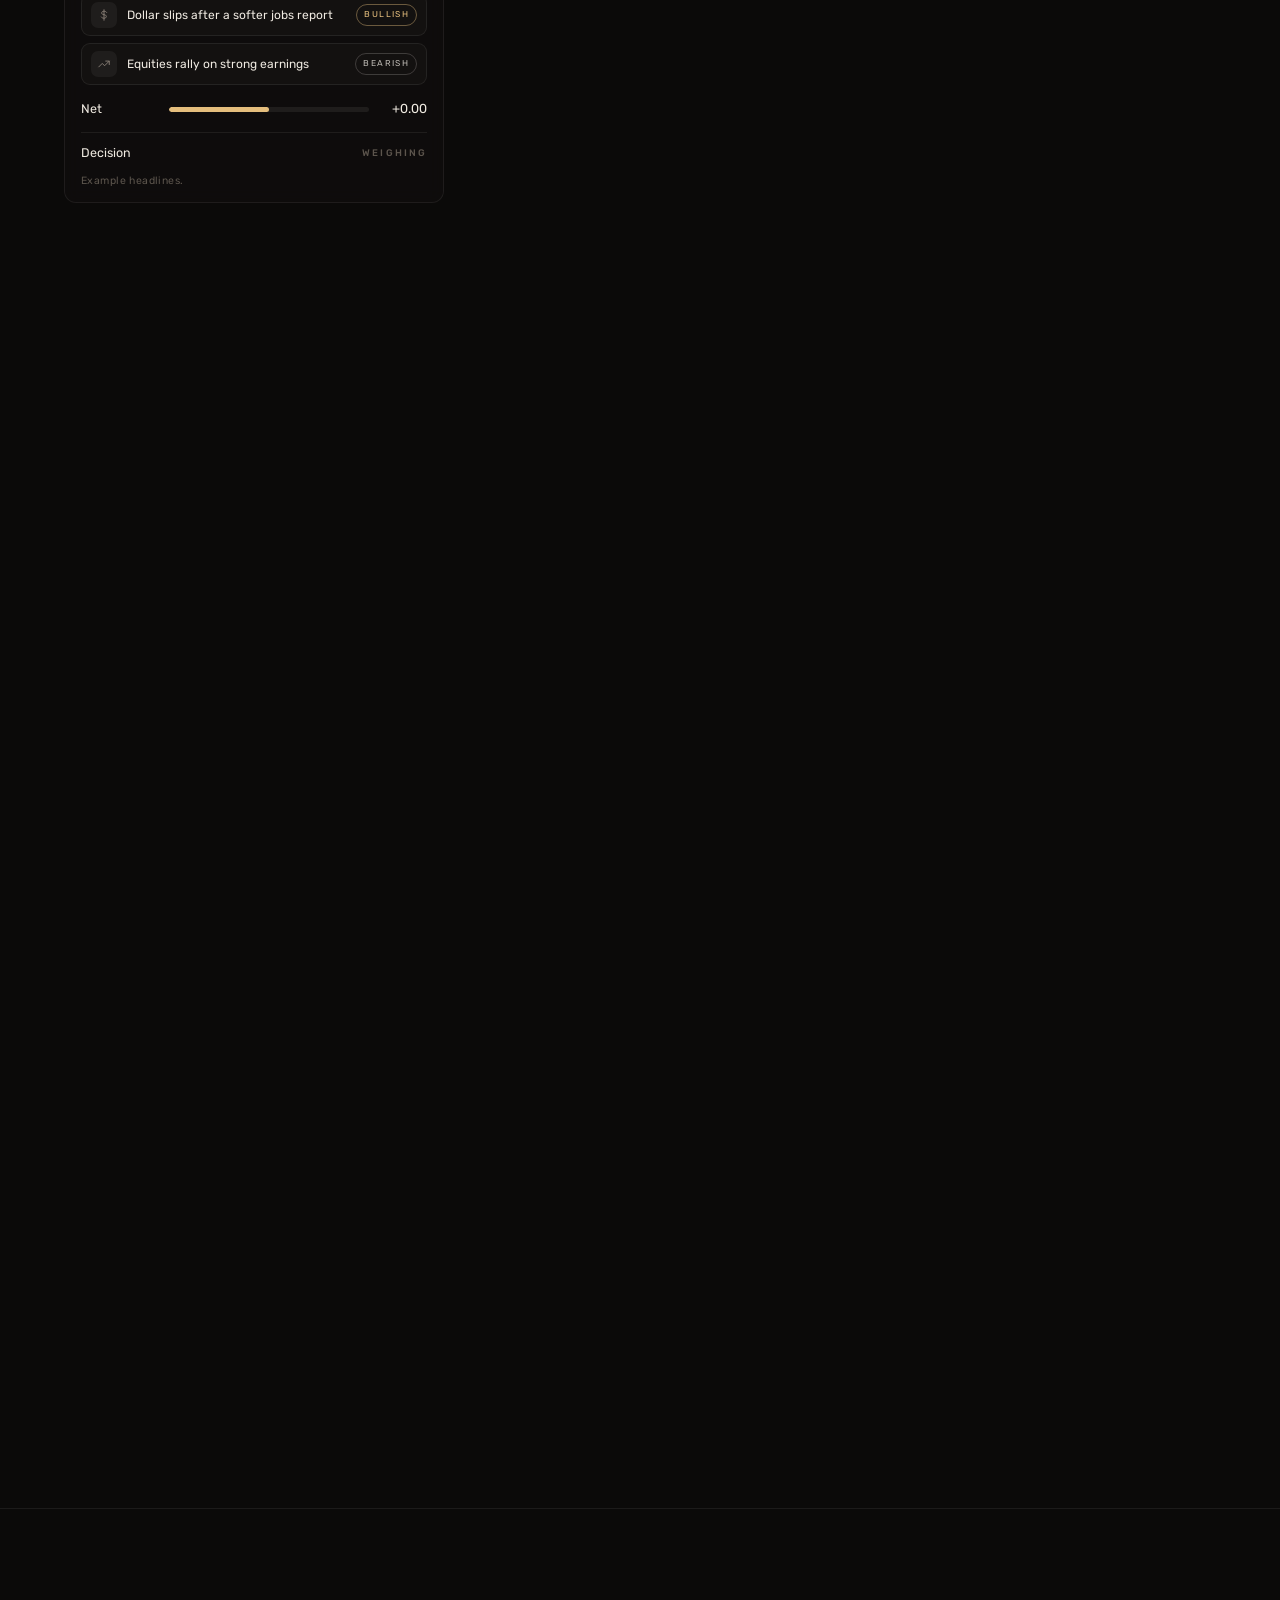
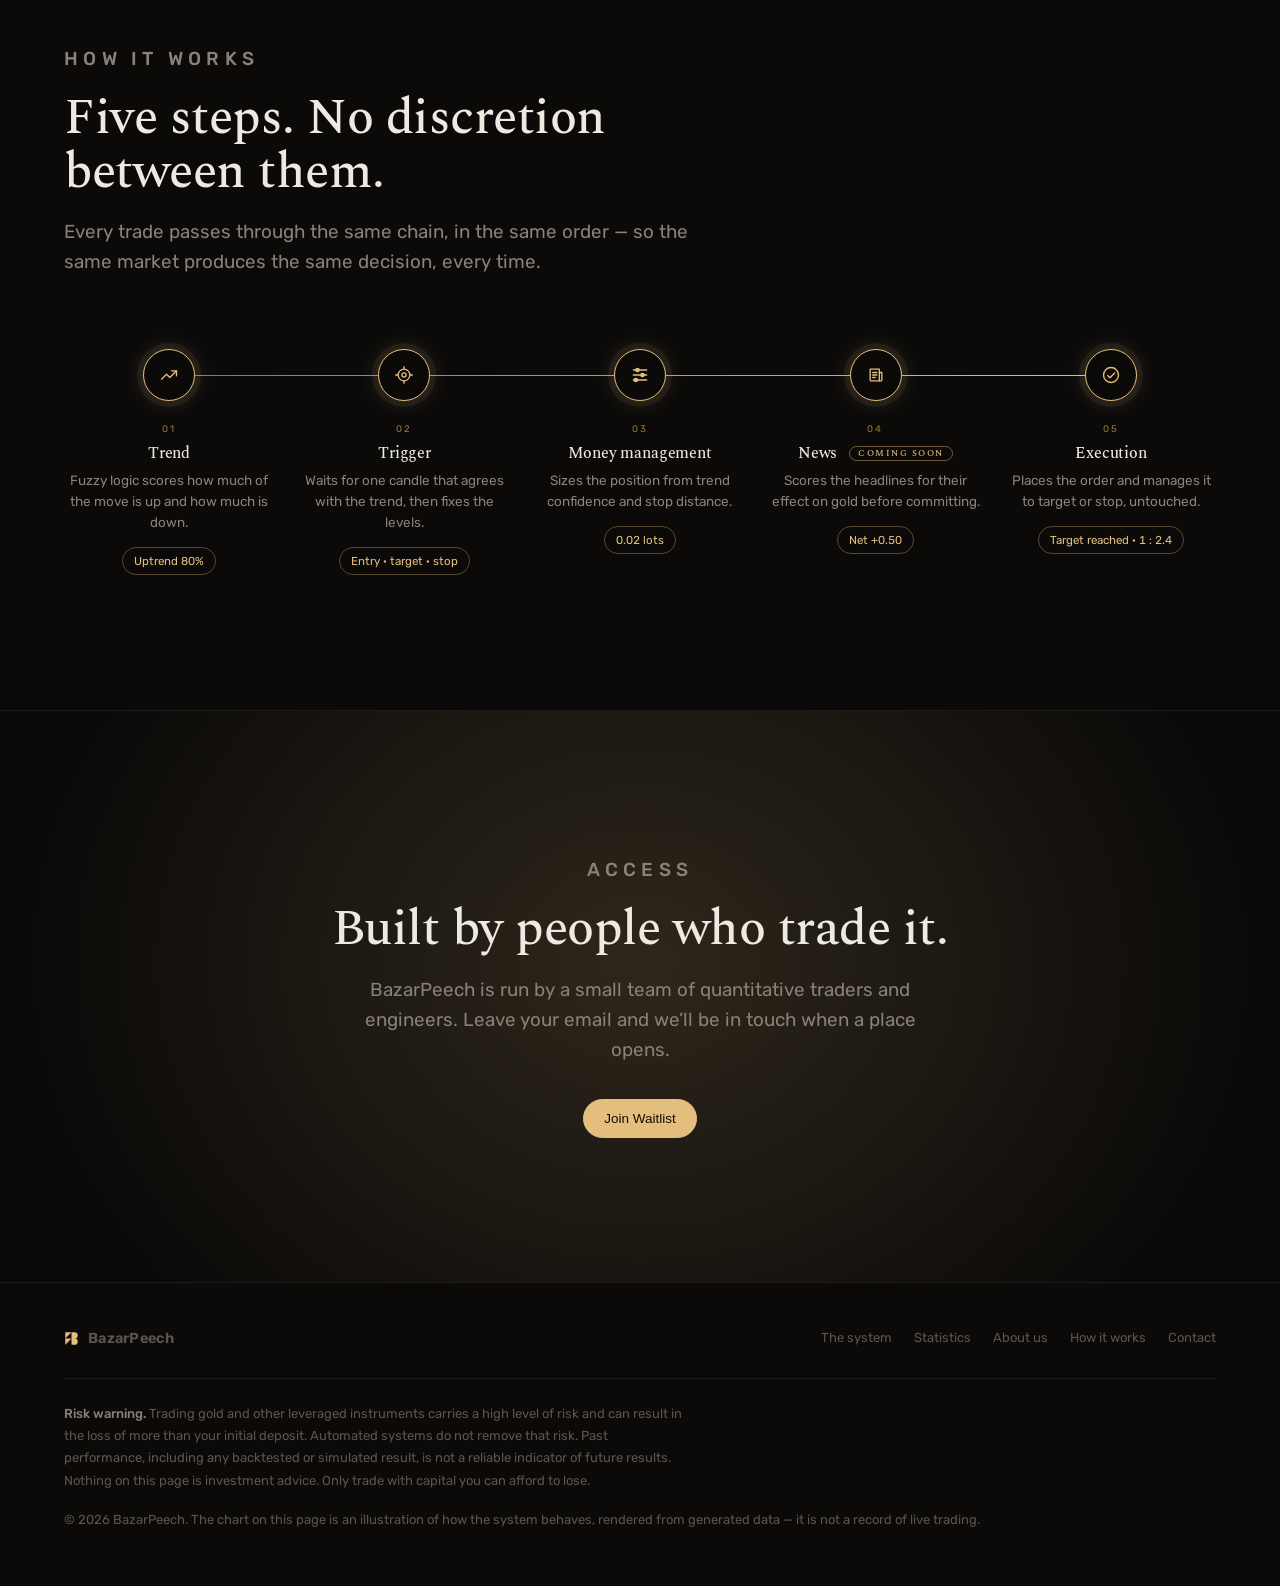
==== commit 95caba8d: "New fonts and logo (nav, favicon, coin); About us page; dark glow behind chart symbol Co-Authored-By" ====
--- a/index.html
+++ b/index.html
@@ -11,7 +11,10 @@
 <meta property="og:title" content="BazarPeech — Algorithmic Gold Trading">
 <meta property="og:description" content="A machine-learning trading system for XAU/USD. Entry, target and stop defined before the position opens.">
 <meta property="og:url" content="https://bazarpeech.com/">
-<link rel="icon" href="data:image/svg+xml,%3Csvg xmlns='http://www.w3.org/2000/svg' viewBox='0 0 32 32'%3E%3Crect width='32' height='32' rx='7' fill='%230b0a09'/%3E%3Cg stroke='%23e4be7d' stroke-width='2.4'%3E%3Cpath d='M11.5 7v18'/%3E%3Cpath d='M11.5 11.5v9.5' stroke-width='6.5'/%3E%3C/g%3E%3Cg stroke='%23e9e5dd' stroke-width='2.4' fill='none'%3E%3Cpath d='M21.5 9v16'/%3E%3Crect x='18.6' y='13.5' width='5.8' height='7.5'/%3E%3C/g%3E%3C/svg%3E">
+<link rel="icon" href="data:image/svg+xml,%3Csvg xmlns='http://www.w3.org/2000/svg' viewBox='0 0 120 120'%3E%3Crect width='120' height='120' rx='26' fill='%230b0a09'/%3E%3Cpath transform='translate(12 12) scale(.8)' fill='%23e4be7d' d='M10%2010L60%2010L10%2060ZM10%2060L60%2060L10%20110ZM60%2010H85A25%2025%200%200%201%2085%2060A25%2025%200%200%201%2085%20110H60Z'/%3E%3C/svg%3E">
+<link rel="preconnect" href="https://fonts.googleapis.com">
+<link rel="preconnect" href="https://fonts.gstatic.com" crossorigin>
+<link href="https://fonts.googleapis.com/css2?family=Estedad:wght@100..900&family=IBM+Plex+Sans+Arabic:wght@100;200;300;400;500;600;700&family=Rubik:ital,wght@0,300..900;1,300..900&family=Spectral:ital,wght@0,200;0,300;0,400;0,500;0,600;0,700;0,800;1,200;1,300;1,400;1,500;1,600;1,700;1,800&display=swap" rel="stylesheet">
 <style>
 /* ===========================================================================
    TOKENS
@@ -42,10 +45,10 @@
 html{scroll-behavior:smooth; -webkit-text-size-adjust:100%}
 body{
   margin:0; background:var(--bg); color:var(--text);
-  font:16px/1.6 -apple-system,BlinkMacSystemFont,"Segoe UI",Inter,Roboto,Helvetica,Arial,sans-serif;
+  font:16px/1.6 Rubik,"IBM Plex Sans Arabic",Estedad,-apple-system,"Segoe UI",sans-serif;
   -webkit-font-smoothing:antialiased; overflow-x:hidden;
 }
-h1,h2,h3{margin:0; font-weight:500; letter-spacing:-.02em; line-height:1.08}
+h1,h2,h3{margin:0; font-family:Spectral,Georgia,serif; font-weight:500; letter-spacing:-.01em; line-height:1.08}
 p{margin:0}
 a{color:inherit; text-decoration:none}
 
@@ -71,7 +74,7 @@
 .nav__in{display:flex; align-items:center; gap:32px; width:var(--shell); margin-inline:auto}
 .brand{display:flex; align-items:center; gap:9px; font-weight:600; letter-spacing:.02em; font-size:14.5px}
 .brand svg{display:block}
-.nav__links{display:flex; gap:28px; margin-inline-start:auto; font-size:13.5px; color:var(--dim)}
+.nav__links{display:flex; white-space:nowrap; gap:28px; margin-inline-start:auto; font-size:13.5px; color:var(--dim)}
 .nav__links a{transition:color .2s}
 .nav__links a:hover{color:var(--text)}
 
@@ -89,7 +92,8 @@
 .btn--ghost:hover{background:rgba(255,255,255,.05); color:var(--text)}
 .nav .btn{padding:9px 17px}
 @media (max-width:860px){ .nav__links{gap:18px; font-size:13px} .nav__in{gap:16px} }
-@media (max-width:480px){ .brand__name{display:none} .nav .btn{padding:8px 13px; font-size:12.5px} .nav__links{gap:14px} }
+@media (max-width:480px){ .brand__name{display:none} .nav .btn{padding:8px 13px; font-size:12.5px} .nav__links{gap:12px; font-size:12px} .nav__in{gap:12px} }
+@media (max-width:400px){ .nav .btn{padding:7px 10px; font-size:11.5px} .nav__links{gap:9px; font-size:11.5px} .nav__in{gap:9px} }
 
 /* ===========================================================================
    HERO
@@ -498,15 +502,13 @@
 <header class="nav" id="nav">
   <div class="nav__in">
     <a class="brand" href="#top">
-      <svg width="17" height="17" viewBox="0 0 32 32" aria-hidden="true">
-        <g stroke="#e4be7d" stroke-width="2.6"><path d="M11.5 7v18"/><path d="M11.5 11.5v9.5" stroke-width="7"/></g>
-        <g stroke="#e9e5dd" stroke-width="2.6" fill="none"><path d="M21.5 9v16"/><rect x="18.6" y="13.5" width="5.8" height="7.5"/></g>
-      </svg>
+      <svg width="17" height="17" viewBox="0 0 120 120" aria-hidden="true"><path d="M10 10L60 10L10 60ZM10 60L60 60L10 110ZM60 10H85A25 25 0 0 1 85 60A25 25 0 0 1 85 110H60Z" fill="#e4be7d"/></svg>
       <span class="brand__name">BazarPeech</span>
     </a>
     <nav class="nav__links" aria-label="Primary">
       <a href="#story">The system</a>
       <a href="statistics/">Statistics</a>
+      <a href="about/">About us</a>
     </nav>
     <button class="btn" type="button" data-join>Join Waitlist</button>
   </div>
@@ -693,15 +695,13 @@
     <div class="shell">
       <div class="foot__top">
         <a class="brand" href="#top">
-          <svg width="15" height="15" viewBox="0 0 32 32" aria-hidden="true">
-            <g stroke="#e4be7d" stroke-width="2.6"><path d="M11.5 7v18"/><path d="M11.5 11.5v9.5" stroke-width="7"/></g>
-            <g stroke="#e9e5dd" stroke-width="2.6" fill="none"><path d="M21.5 9v16"/><rect x="18.6" y="13.5" width="5.8" height="7.5"/></g>
-          </svg>
+          <svg width="15" height="15" viewBox="0 0 120 120" aria-hidden="true"><path d="M10 10L60 10L10 60ZM10 60L60 60L10 110ZM60 10H85A25 25 0 0 1 85 60A25 25 0 0 1 85 110H60Z" fill="#e4be7d"/></svg>
           BazarPeech
         </a>
         <div class="foot__links">
           <a href="#story">The system</a>
           <a href="statistics/">Statistics</a>
+          <a href="about/">About us</a>
           <a href="#how">How it works</a>
           <a href="#access">Contact</a>
         </div>
@@ -844,7 +844,7 @@
     /* ------------------------------------------------- relief textures --- */
     function arcText(x, text, r, centre, spread, size, flip){
       x.save();
-      x.font = "700 " + size + "px ui-sans-serif,-apple-system,Inter,Segoe UI,sans-serif";
+      x.font = "700 " + size + "px Rubik,'IBM Plex Sans Arabic',Estedad,-apple-system,'Segoe UI',sans-serif";
       x.textAlign = "center"; x.textBaseline = "middle"; x.fillStyle = "#f2f2f2";
       const n = text.length;
       for(let i=0;i<n;i++){
@@ -875,17 +875,12 @@
         x.fillStyle = "#ededed"; x.fill();
       }
 
-      // brand mark: the same two candles as the favicon, struck in relief
-      const u = S*0.0125;
-      x.strokeStyle = "#f4f4f4"; x.lineCap = "butt";
-      x.lineWidth = u*1.5;
-      x.beginPath(); x.moveTo(-u*7, -u*10); x.lineTo(-u*7, u*9); x.stroke();    // wick
+      // brand mark: the logo, struck in relief
+      const k = S*0.0034;
+      x.save(); x.scale(k,k); x.translate(-60,-60);
       x.fillStyle = "#f4f4f4";
-      x.fillRect(-u*10.5, -u*5.5, u*7, u*13);                                   // solid body
-      x.lineWidth = u*1.5;
-      x.beginPath(); x.moveTo(u*7, -u*8); x.lineTo(u*7, u*11); x.stroke();      // wick
-      x.lineWidth = u*1.3;                                                      // hollow body
-      x.strokeRect(u*3.6, -u*2.5, u*7, u*11);
+      x.fill(new Path2D("M10 10L60 10L10 60ZM10 60L60 60L10 110ZM60 10H85A25 25 0 0 1 85 60A25 25 0 0 1 85 110H60Z"));
+      x.restore();
 
       /* no lettering on the face — just the rings, beads and the struck mark */
 
@@ -1275,7 +1270,7 @@
   dirty=true;
 }
 new ResizeObserver(resize).observe(frame);
-const fs=(px,weight)=>`${weight||500} ${(px*ui).toFixed(1)}px ui-sans-serif,-apple-system,Inter,Segoe UI,sans-serif`;
+const fs=(px,weight)=>`${weight||500} ${(px*ui).toFixed(1)}px Rubik,'IBM Plex Sans Arabic',Estedad,-apple-system,'Segoe UI',sans-serif`;
 
 /* Each card carries a panel of a different height, so no single sticky offset
    suits them all. Centre each one in the free space (desktop) or pin it to the
@@ -1573,15 +1568,21 @@
 
   ctx.save(); ctx.textBaseline="middle"; ctx.textAlign="left";
   ctx.font=fs(13.5); if("letterSpacing" in ctx) ctx.letterSpacing="0.4px";
-  const symW=ctx.measureText(CFG.symbol).width;
-  ctx.fillStyle="#000";                            // opaque plate: candles never show through the label
-  roundRect(hud.x-7*ui,8*ui,symW+14*ui,33*ui,5*ui); ctx.fill();
-  ctx.fillStyle=rgba(T().text,0.92);
+  // dark glow behind the symbol block so candles passing under it never blur the text
+  const symW=ctx.measureText(CFG.symbol).width+24*ui, gx=hud.x+symW/2-12*ui, gy=26*ui;
+  ctx.save(); ctx.translate(gx,gy); ctx.scale(1,0.55);
+  const glow=ctx.createRadialGradient(0,0,0,0,0,symW*0.95);
+  glow.addColorStop(0,"rgba(0,0,0,0.92)"); glow.addColorStop(0.55,"rgba(0,0,0,0.7)"); glow.addColorStop(1,"rgba(0,0,0,0)");
+  ctx.fillStyle=glow; ctx.beginPath(); ctx.arc(0,0,symW*0.95,0,Math.PI*2); ctx.fill();
+  ctx.restore();
+  ctx.shadowColor="rgba(0,0,0,0.95)"; ctx.shadowBlur=8*ui;
+  ctx.fillStyle=rgba(T().text,0.95);
   ctx.fillText(CFG.symbol,hud.x,19*ui);
 
   ctx.font=fs(8.5); if("letterSpacing" in ctx) ctx.letterSpacing="2.4px";
-  ctx.fillStyle=rgba(T().dim,0.95);
+  ctx.fillStyle=rgba(T().dim,1);
   ctx.fillText(CFG.market,hud.x+1,33*ui);
+  ctx.shadowBlur=0;
 
   ctx.textAlign="right";
   ctx.fillStyle=hot?rgba(T().gold,0.95):rgba(T().dim,0.95);
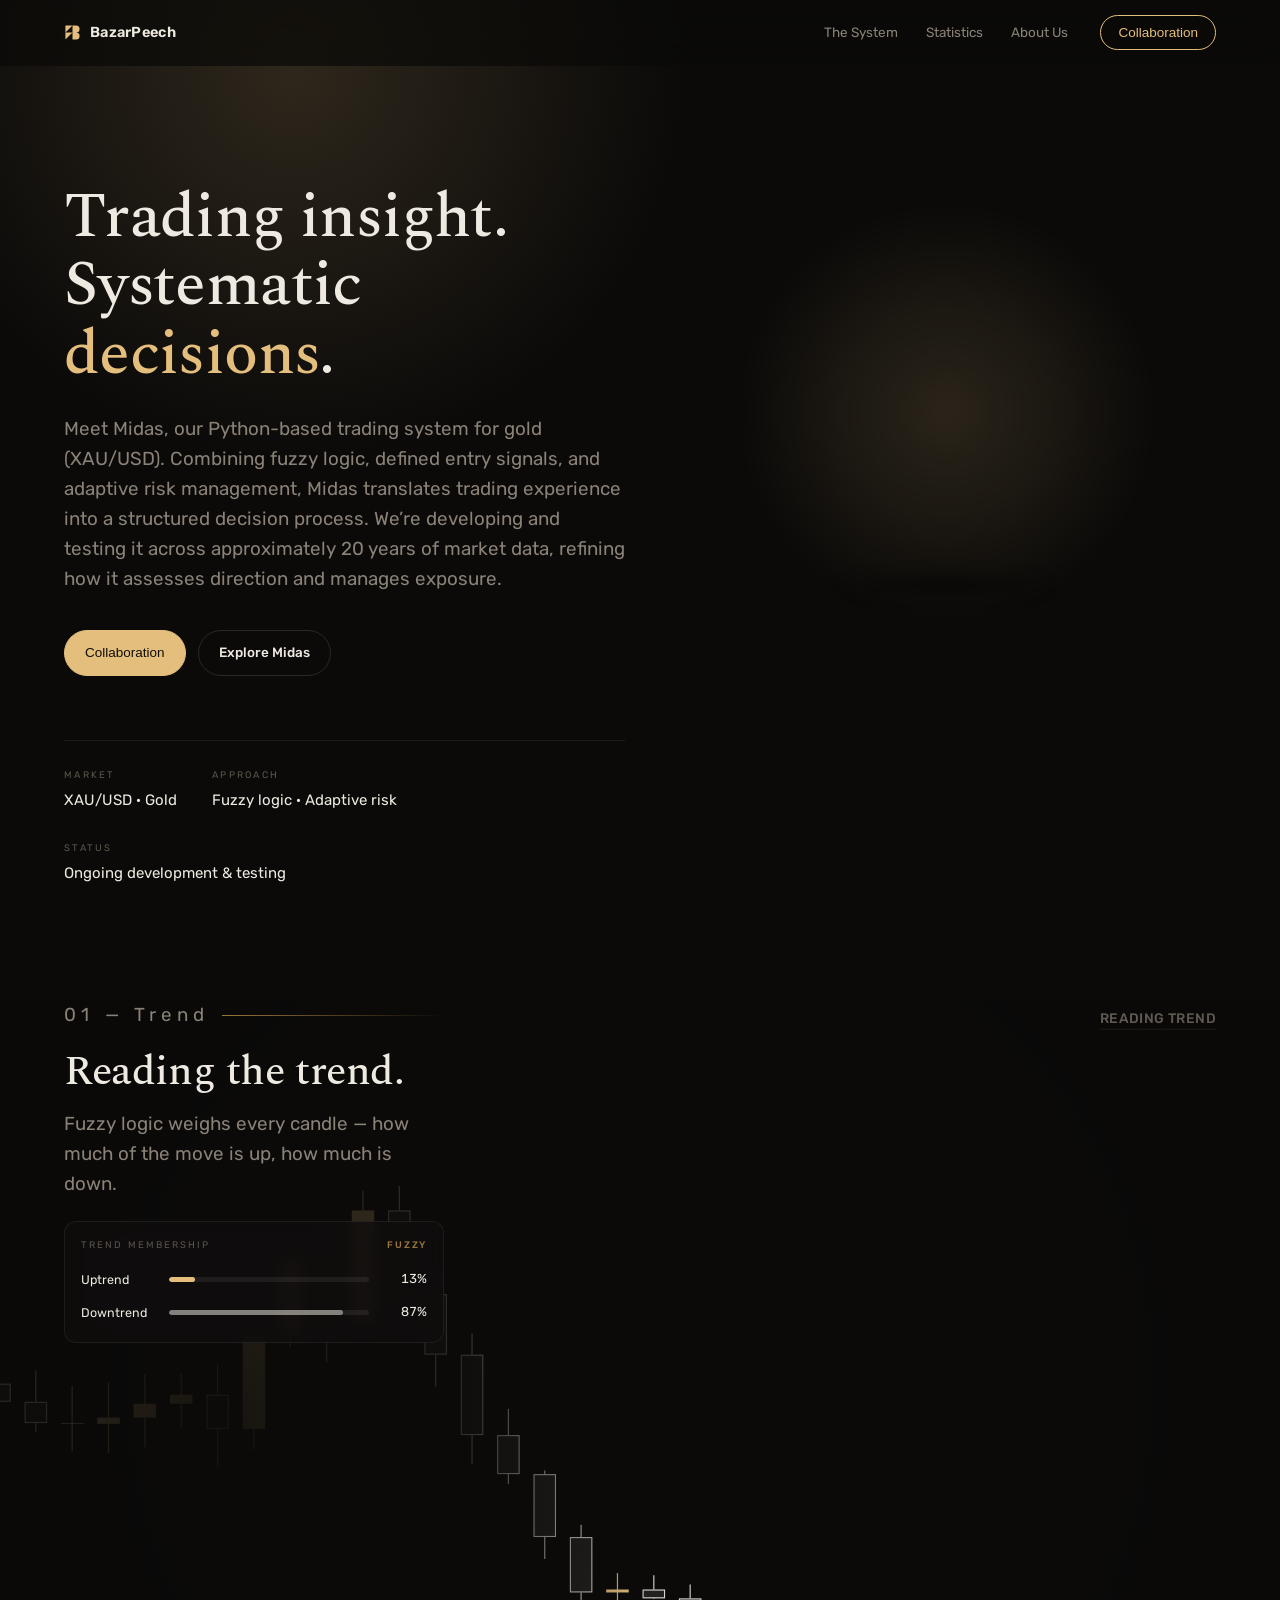
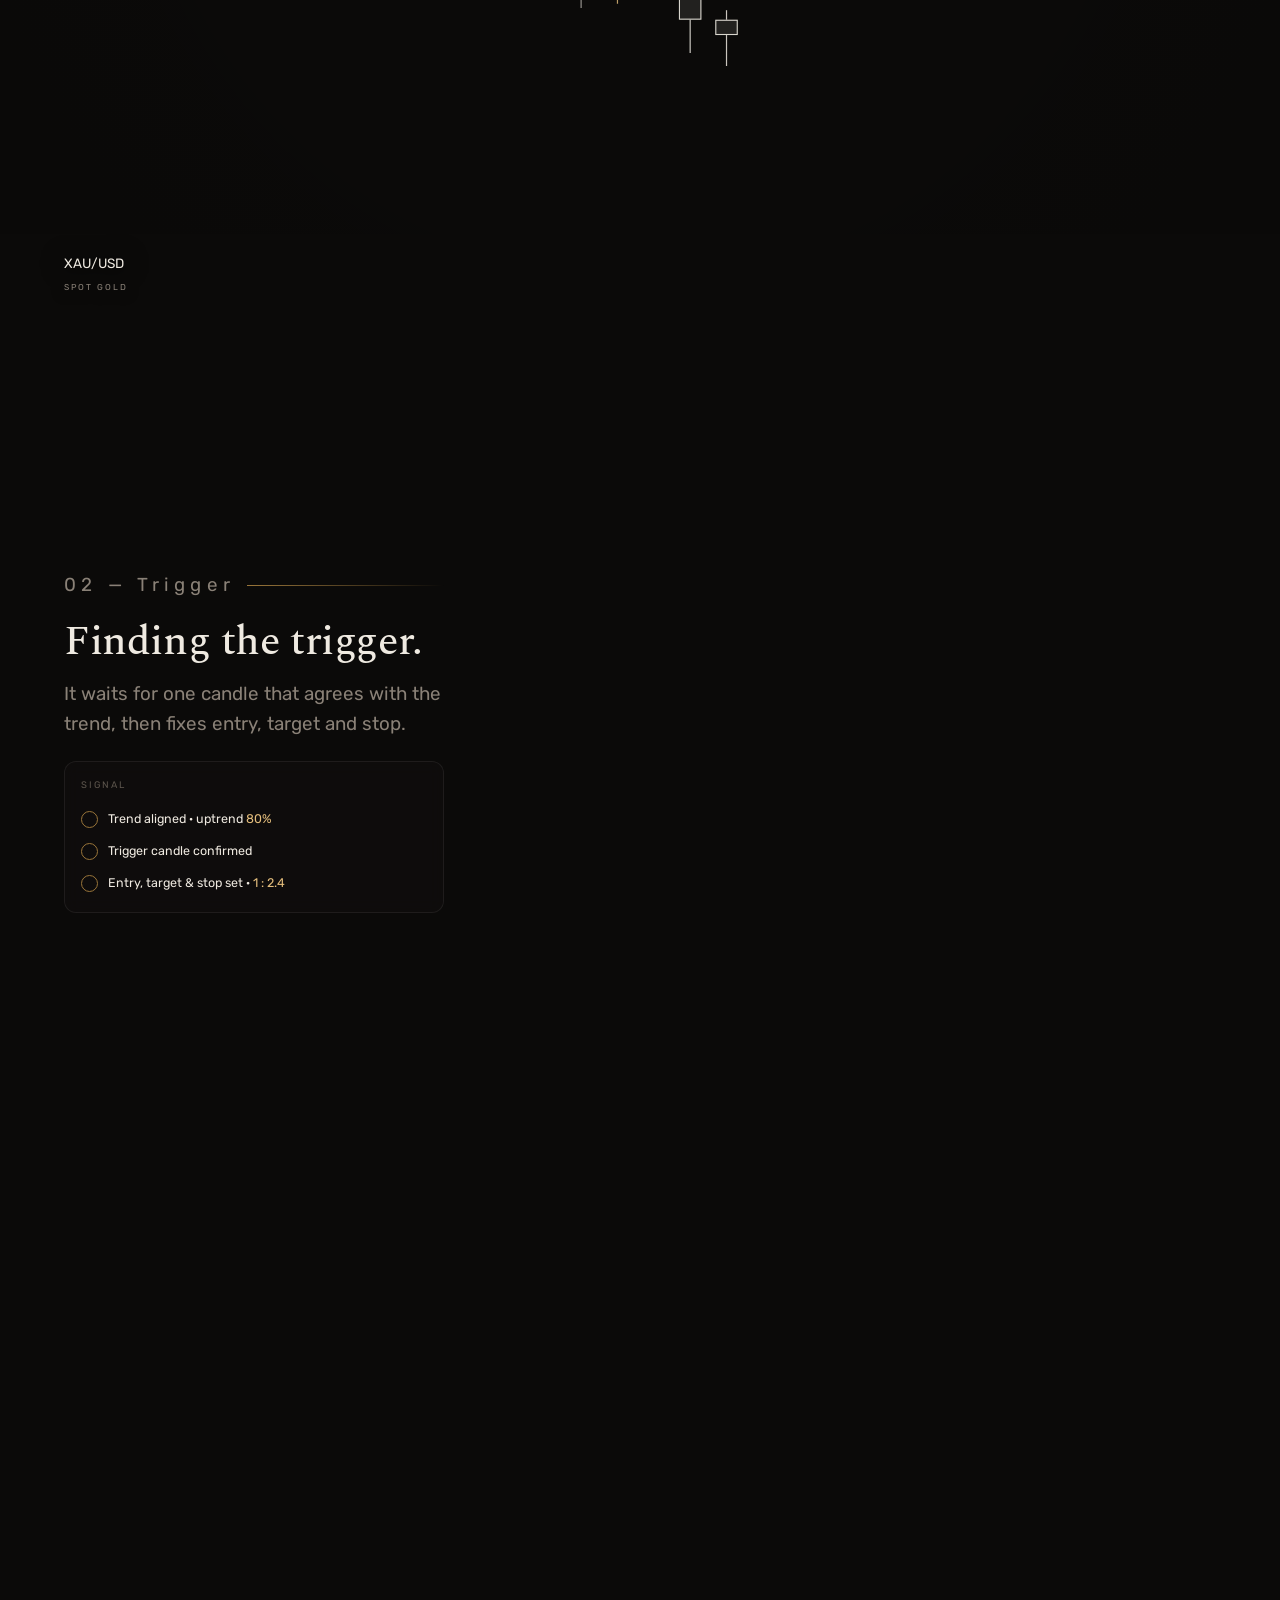
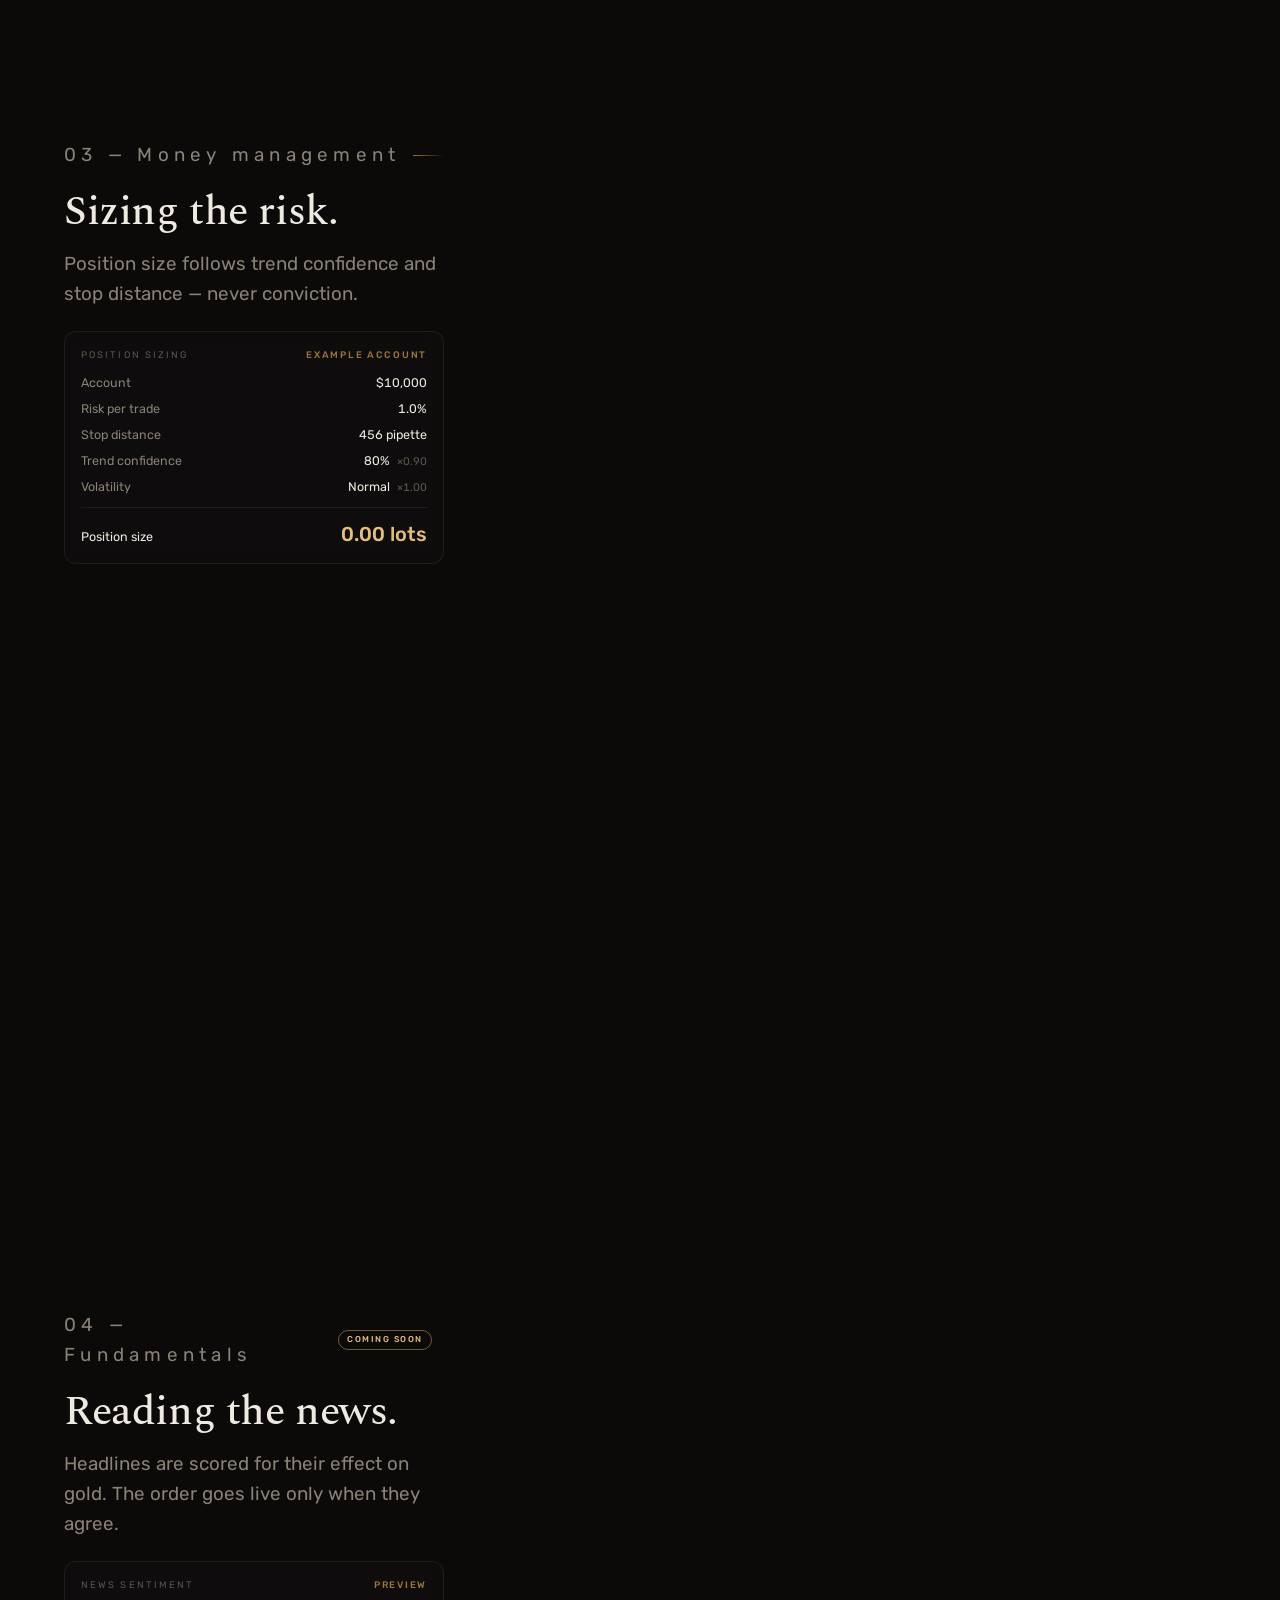
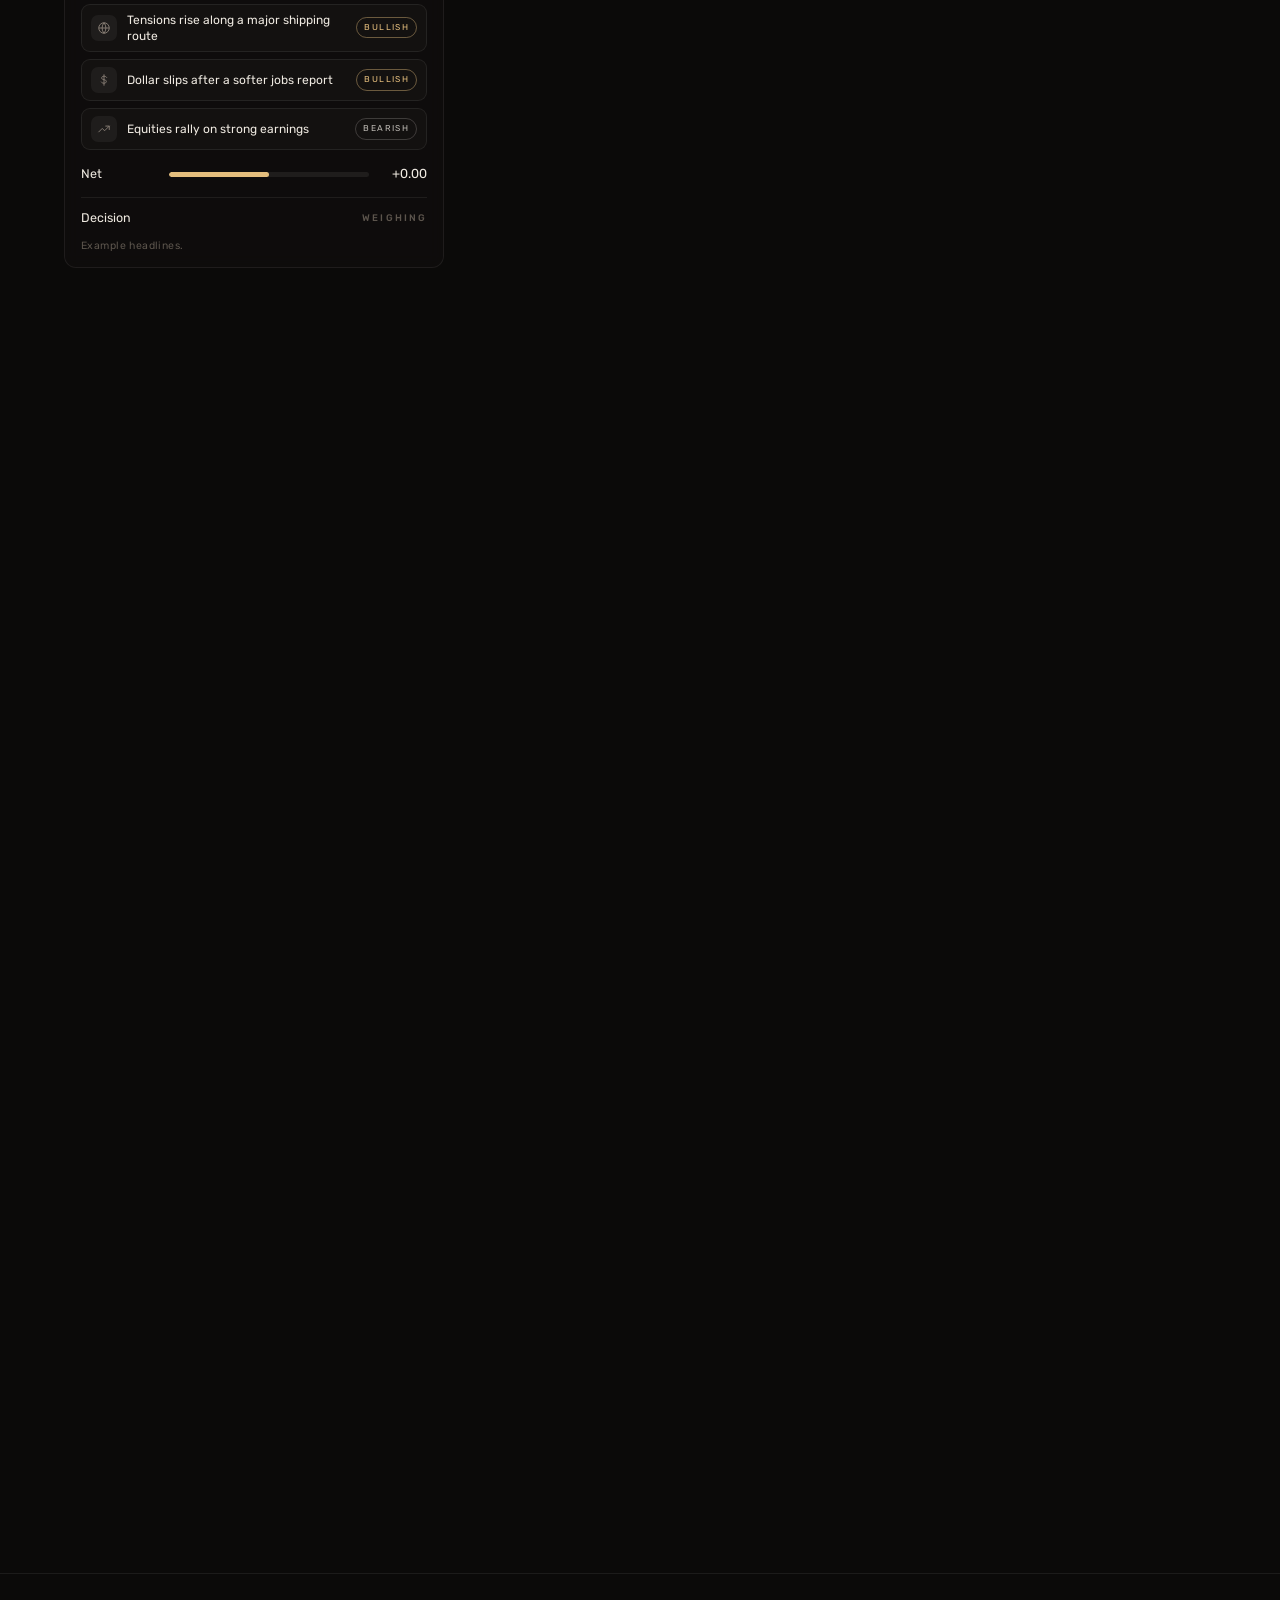
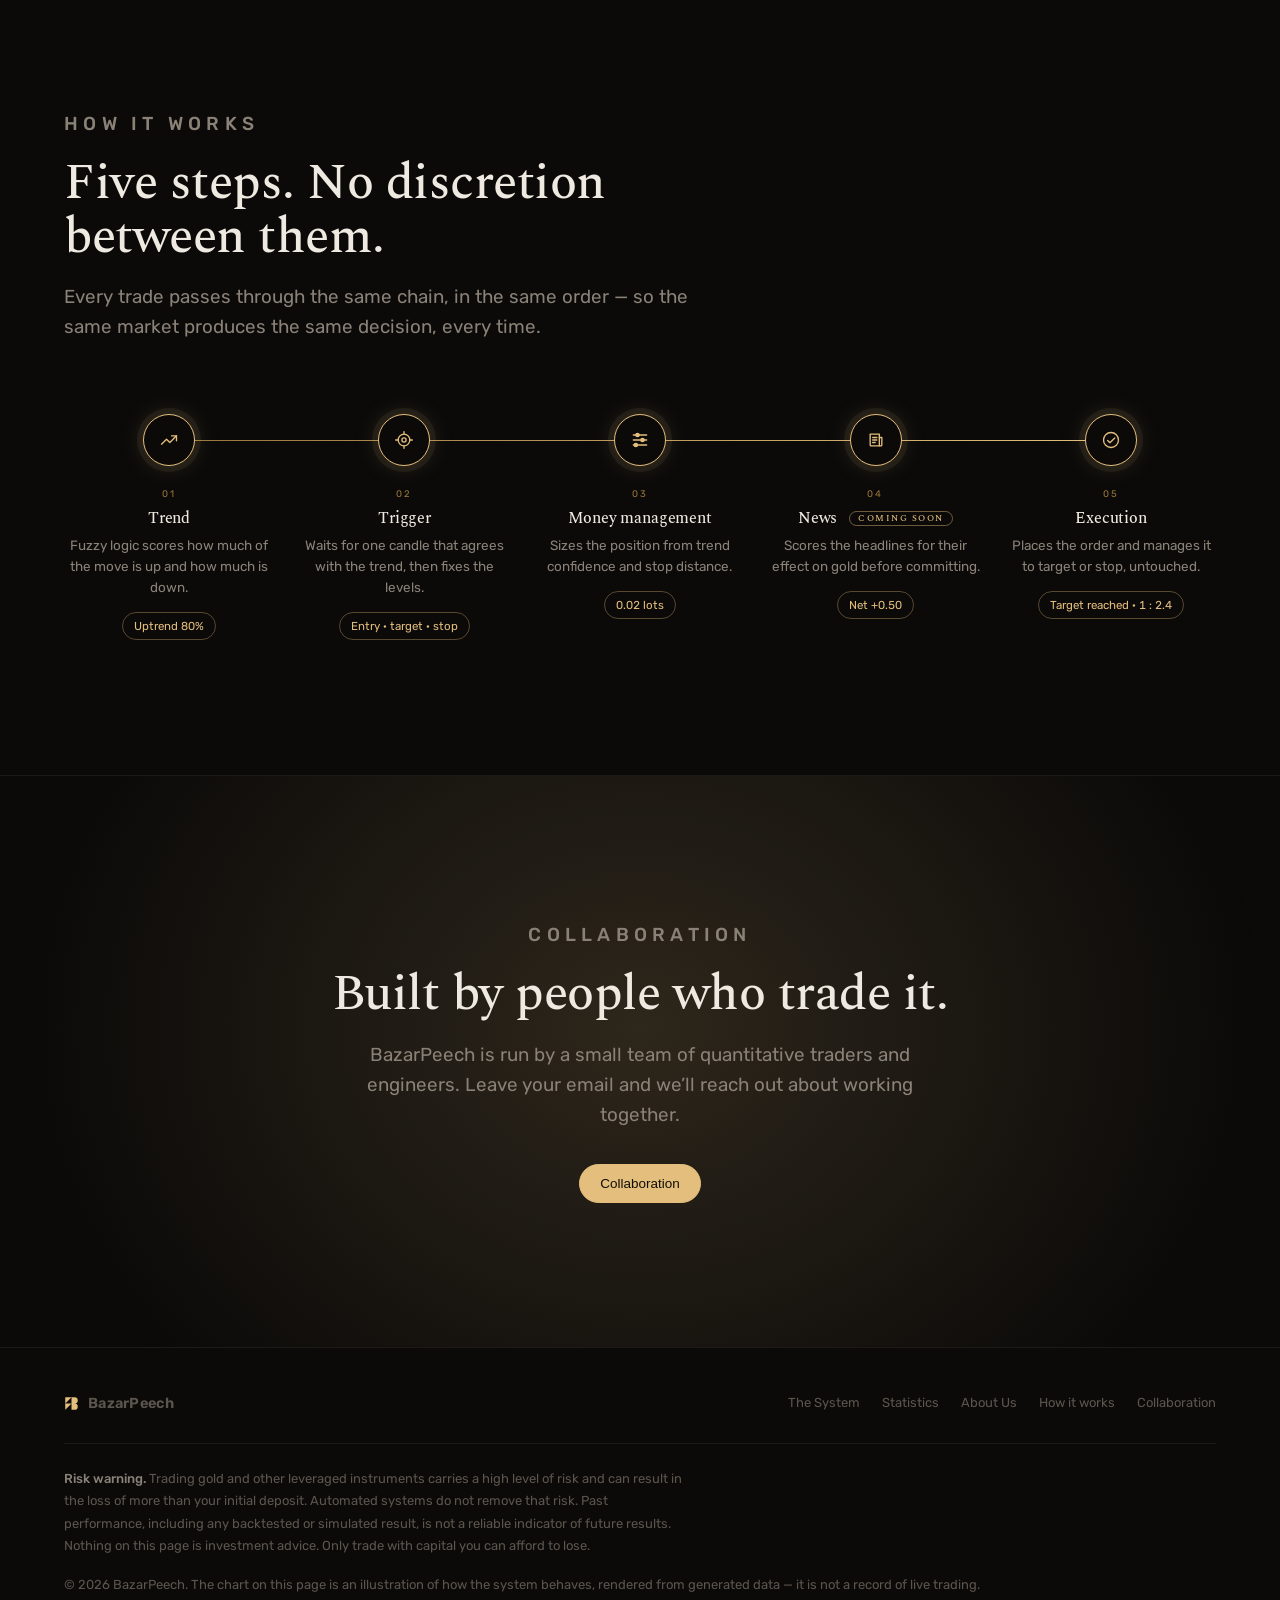
==== commit 5a7c7d91: "Rewrite About journey around Midas; rebrand hero CTA to Collaboration - About: replace the journey n" ====
--- a/index.html
+++ b/index.html
@@ -188,6 +188,21 @@
   margin-block-start:calc(-1 * (100dvh - var(--nav-h)));   /* keep in step with .story__media */
   pointer-events:none;
 }
+/* Above .story__copy (z-index 2) so it reads over "01 — Trend" on arrival;
+   JS fades its opacity to 0 across the first stretch of beat 0. */
+.hud-symbol{
+  position:sticky; inset-block-start:var(--nav-h); height:0; z-index:3;
+  pointer-events:none; transition:opacity .2s linear;
+}
+.hud-symbol .shell{padding-block-start:19px}
+.hud-symbol__a{
+  margin:0; font-size:13.5px; color:var(--text);
+  text-shadow:0 2px 14px rgba(0,0,0,.95), 0 0 26px rgba(0,0,0,.7);
+}
+.hud-symbol__b{
+  margin:6px 0 0; font-size:8.5px; letter-spacing:.24em; text-transform:uppercase;
+  color:var(--dim); text-shadow:0 2px 14px rgba(0,0,0,.95);
+}
 .beat{
   min-height:130vh;                     /* taller beat = slower scrub */
   opacity:0; transition:opacity .55s ease;
@@ -506,11 +521,11 @@
       <span class="brand__name">BazarPeech</span>
     </a>
     <nav class="nav__links" aria-label="Primary">
-      <a href="#story">The system</a>
+      <a href="#story">The System</a>
       <a href="statistics/">Statistics</a>
-      <a href="about/">About us</a>
+      <a href="about/">About Us</a>
     </nav>
-    <button class="btn" type="button" data-join>Join Waitlist</button>
+    <button class="btn" type="button" data-join>Collaboration</button>
   </div>
 </header>
 
@@ -520,20 +535,23 @@
   <section class="hero">
    <div class="shell hero__grid">
     <div class="hero__in">
-      <h1>The mind of a master trader.<br>The speed of a <em>machine</em>.</h1>
+      <h1>Trading insight.<br>Systematic <em>decisions</em>.</h1>
       <p>
-        BazarPeech runs machine-learning models over XAU/USD price action. Entry,
-        target and stop are fixed before the position opens — and the robot
-        executes them exactly, on every trade, without discretion.
+        Meet Midas, our Python-based trading system for gold (XAU/USD).
+        Combining fuzzy logic, defined entry signals, and adaptive risk
+        management, Midas translates trading experience into a structured
+        decision process. We&rsquo;re developing and testing it across
+        approximately 20 years of market data, refining how it assesses
+        direction and manages exposure.
       </p>
       <div class="hero__cta">
-        <button class="btn btn--solid" type="button" data-join>Join Waitlist</button>
-        <a class="btn btn--ghost" href="statistics/">Show statistics</a>
+        <button class="btn btn--solid" type="button" data-join>Collaboration</button>
+        <a class="btn btn--ghost" href="#story">Explore Midas</a>
       </div>
       <dl class="hero__meta">
-        <div><dt>Instrument</dt><dd>XAU/USD spot gold</dd></div>
-        <div><dt>Method</dt><dd>ML signal + rule-based risk</dd></div>
-        <div><dt>Execution</dt><dd>Fully automated</dd></div>
+        <div><dt>Market</dt><dd>XAU/USD &middot; Gold</dd></div>
+        <div><dt>Approach</dt><dd>Fuzzy logic &middot; Adaptive risk</dd></div>
+        <div><dt>Status</dt><dd>Ongoing development &amp; testing</dd></div>
       </dl>
     </div>
 
@@ -551,6 +569,15 @@
         <canvas id="chart"></canvas>
       </div>
       <div class="story__slot" id="storySlot"></div>
+    </div>
+
+    <!-- Sits above the beat cards at first (so it reads clearly over "01 —
+         Trend"), then fades out on scroll until the card is fully revealed. -->
+    <div class="hud-symbol" id="hudSymbol" aria-hidden="true">
+      <div class="shell">
+        <p class="hud-symbol__a">XAU/USD</p>
+        <p class="hud-symbol__b">SPOT GOLD</p>
+      </div>
     </div>
 
     <div class="story__copy" id="beats">
@@ -593,7 +620,7 @@
             <dl class="calc">
               <dt data-row="0">Account</dt><dd data-row="0">$10,000</dd>
               <dt data-row="1">Risk per trade</dt><dd data-row="1">1.0%</dd>
-              <dt data-row="2">Stop distance</dt><dd data-row="2" data-bind="stop">456 pips</dd>
+              <dt data-row="2">Stop distance</dt><dd data-row="2" data-bind="stop">456 pipette</dd>
               <dt data-row="3">Trend confidence</dt><dd data-row="3"><span data-bind="conf">80%</span><small data-bind="confx">×0.90</small></dd>
               <dt data-row="4">Volatility</dt><dd data-row="4">Normal<small>×1.00</small></dd>
             </dl>
@@ -680,13 +707,13 @@
   <!-- ======================= CTA ======================= -->
   <section class="cta" id="access">
     <div class="shell cta__in">
-      <p class="eyebrow">Access</p>
+      <p class="eyebrow">Collaboration</p>
       <h2>Built by people who trade it.</h2>
       <p>
         BazarPeech is run by a small team of quantitative traders and engineers.
-        Leave your email and we’ll be in touch when a place opens.
+        Leave your email and we’ll reach out about working together.
       </p>
-      <button class="btn btn--solid" type="button" data-join>Join Waitlist</button>
+      <button class="btn btn--solid" type="button" data-join>Collaboration</button>
     </div>
   </section>
 
@@ -699,11 +726,11 @@
           BazarPeech
         </a>
         <div class="foot__links">
-          <a href="#story">The system</a>
+          <a href="#story">The System</a>
           <a href="statistics/">Statistics</a>
-          <a href="about/">About us</a>
+          <a href="about/">About Us</a>
           <a href="#how">How it works</a>
-          <a href="#access">Contact</a>
+          <a href="#access">Collaboration</a>
         </div>
       </div>
       <hr class="rule">
@@ -729,9 +756,9 @@
     <button class="modal__close" type="button" data-close aria-label="Close">&#10005;</button>
 
     <div id="joinForm">
-      <p class="eyebrow">Waitlist</p>
-      <h3 id="joinTitle">Join the waitlist.</h3>
-      <p class="modal__lead">Leave your email and we&rsquo;ll let you know when access opens.</p>
+      <p class="eyebrow">Collaboration</p>
+      <h3 id="joinTitle">Let&rsquo;s talk collaboration.</h3>
+      <p class="modal__lead">Leave your email and we&rsquo;ll reach out about working together.</p>
 
       <form id="joinFormEl" novalidate>
         <div class="field">
@@ -739,7 +766,7 @@
           <input id="joinEmail" name="email" type="email" inputmode="email"
                  autocomplete="email" placeholder="you@example.com" required>
         </div>
-        <button class="btn btn--solid" type="submit" id="joinSubmit">Join Waitlist</button>
+        <button class="btn btn--solid" type="submit" id="joinSubmit">Send</button>
         <p class="modal__msg" id="joinMsg" role="status" aria-live="polite"></p>
       </form>
 
@@ -756,9 +783,9 @@
           <path d="M20 6L9 17l-5-5"/>
         </svg>
       </div>
-      <h3>You&rsquo;re on the list.</h3>
+      <h3>Thanks &mdash; message sent.</h3>
       <p class="modal__lead" style="margin-block-end:0">
-        We&rsquo;ll email you when a place opens.
+        We&rsquo;ll email you back about working together.
       </p>
     </div>
   </div>
@@ -1566,25 +1593,12 @@
   else if(fx.badge>0){  caption="TARGET REACHED"; hot=true; }
   else                  caption=sc.live>0.5?"ORDER LIVE":"READING NEWS";
 
-  ctx.save(); ctx.textBaseline="middle"; ctx.textAlign="left";
+  // The symbol/market label lives in HTML now (#hudSymbol), stacked above
+  // the beat cards and faded by scroll position — see loop() — so it isn't
+  // drawn here any more.
+
+  ctx.save(); ctx.textBaseline="middle"; ctx.textAlign="right";
   ctx.font=fs(13.5); if("letterSpacing" in ctx) ctx.letterSpacing="0.4px";
-  // dark glow behind the symbol block so candles passing under it never blur the text
-  const symW=ctx.measureText(CFG.symbol).width+24*ui, gx=hud.x+symW/2-12*ui, gy=26*ui;
-  ctx.save(); ctx.translate(gx,gy); ctx.scale(1,0.55);
-  const glow=ctx.createRadialGradient(0,0,0,0,0,symW*0.95);
-  glow.addColorStop(0,"rgba(0,0,0,0.92)"); glow.addColorStop(0.55,"rgba(0,0,0,0.7)"); glow.addColorStop(1,"rgba(0,0,0,0)");
-  ctx.fillStyle=glow; ctx.beginPath(); ctx.arc(0,0,symW*0.95,0,Math.PI*2); ctx.fill();
-  ctx.restore();
-  ctx.shadowColor="rgba(0,0,0,0.95)"; ctx.shadowBlur=8*ui;
-  ctx.fillStyle=rgba(T().text,0.95);
-  ctx.fillText(CFG.symbol,hud.x,19*ui);
-
-  ctx.font=fs(8.5); if("letterSpacing" in ctx) ctx.letterSpacing="2.4px";
-  ctx.fillStyle=rgba(T().dim,1);
-  ctx.fillText(CFG.market,hud.x+1,33*ui);
-  ctx.shadowBlur=0;
-
-  ctx.textAlign="right";
   ctx.fillStyle=hot?rgba(T().gold,0.95):rgba(T().dim,0.95);
   ctx.fillText(caption,hud.x+hud.w,19*ui);
   const cwid=ctx.measureText(caption).width;
@@ -1659,7 +1673,7 @@
 // fixed values, derived once from the data rather than typed into the markup
 qa('[data-bind="conf"]').forEach(el=>el.textContent=pct(CONF));
 setText(q('[data-bind="confx"]'),"×"+SIZE.confx.toFixed(2));
-setText(q('[data-bind="stop"]'),Math.round(SIZE.pips)+" pips");
+setText(q('[data-bind="stop"]'),Math.round(SIZE.pips)+" pipette");
 
 function updatePanels(sc){
   // §1 — memberships follow the candles on screen
@@ -1720,6 +1734,7 @@
 /* ------------------------- SCROLL → PROGRESS ----------------------------- */
 const beats = [...document.querySelectorAll(".beat")];
 const nav   = document.getElementById("nav");
+const hudSymbol = document.getElementById("hudSymbol");
 const reduce = matchMedia("(prefers-reduced-motion: reduce)").matches;
 const SECTIONS = beats.length;                      // 4
 
@@ -1795,6 +1810,8 @@
   draw(sc,fx);
   updatePanels(sc);
   setActiveBeat(p);
+  // on top of "01 — Trend" at rest, faded away by the time its card settles in
+  if(hudSymbol) hudSymbol.style.opacity=clamp(1-sc.p/0.55,0,1);
   nav.toggleAttribute("data-scrolled",scrollY>12);
 }
 
@@ -1826,7 +1843,7 @@
     formWrap.hidden=false; doneEl.hidden=true;
     formEl.reset(); msgEl.textContent="";
     emailEl.removeAttribute("aria-invalid");
-    submitEl.disabled=false; submitEl.textContent="Join Waitlist";
+    submitEl.disabled=false; submitEl.textContent="Send";
     if(opener) opener.focus();
   },260);
 }
@@ -1869,7 +1886,7 @@
   }
   emailEl.removeAttribute("aria-invalid");
   msgEl.textContent="";
-  sending=true; submitEl.disabled=true; submitEl.textContent="Joining\u2026";
+  sending=true; submitEl.disabled=true; submitEl.textContent="Sending\u2026";
 
   try{
     const res=await fetch("/api/waitlist",{
@@ -1886,7 +1903,7 @@
   }catch{
     msgEl.textContent="Couldn't reach the server. Please try again.";
   }finally{
-    sending=false; submitEl.disabled=false; submitEl.textContent="Join Waitlist";
+    sending=false; submitEl.disabled=false; submitEl.textContent="Send";
   }
 });
 
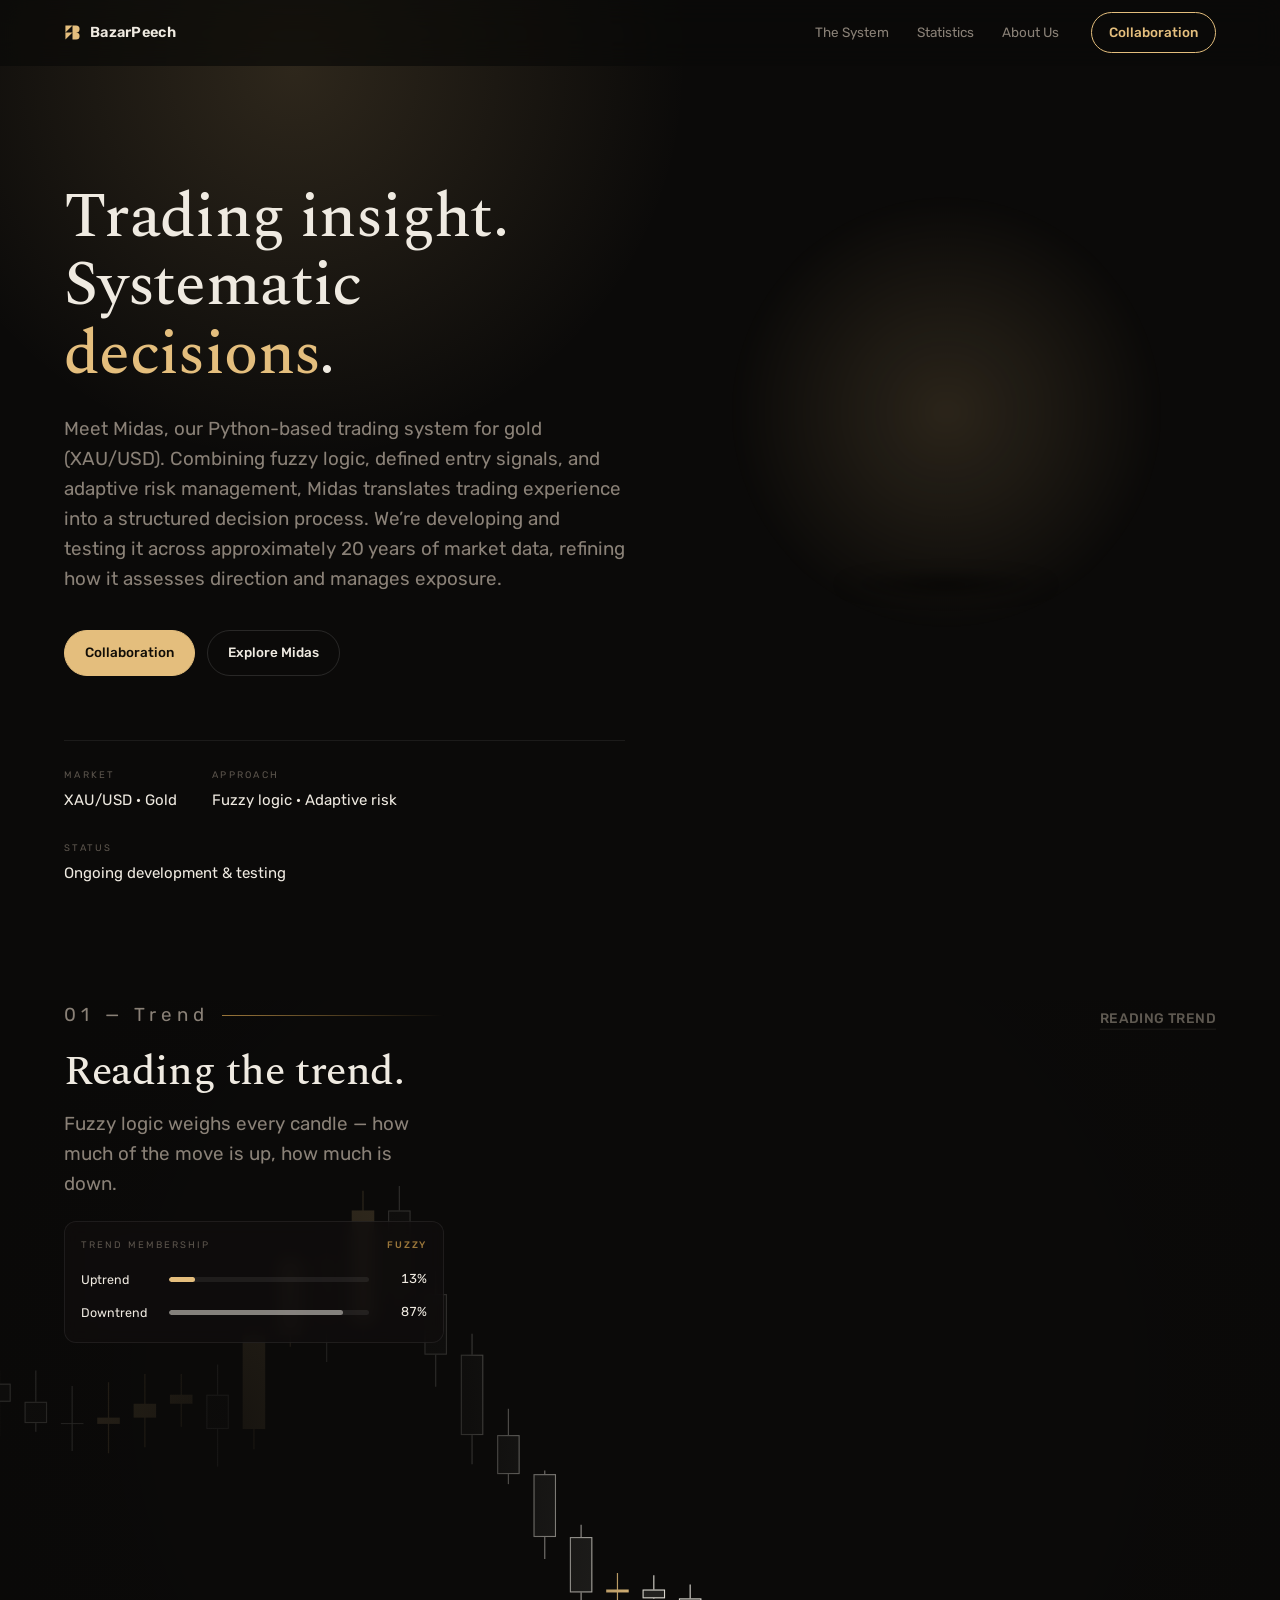
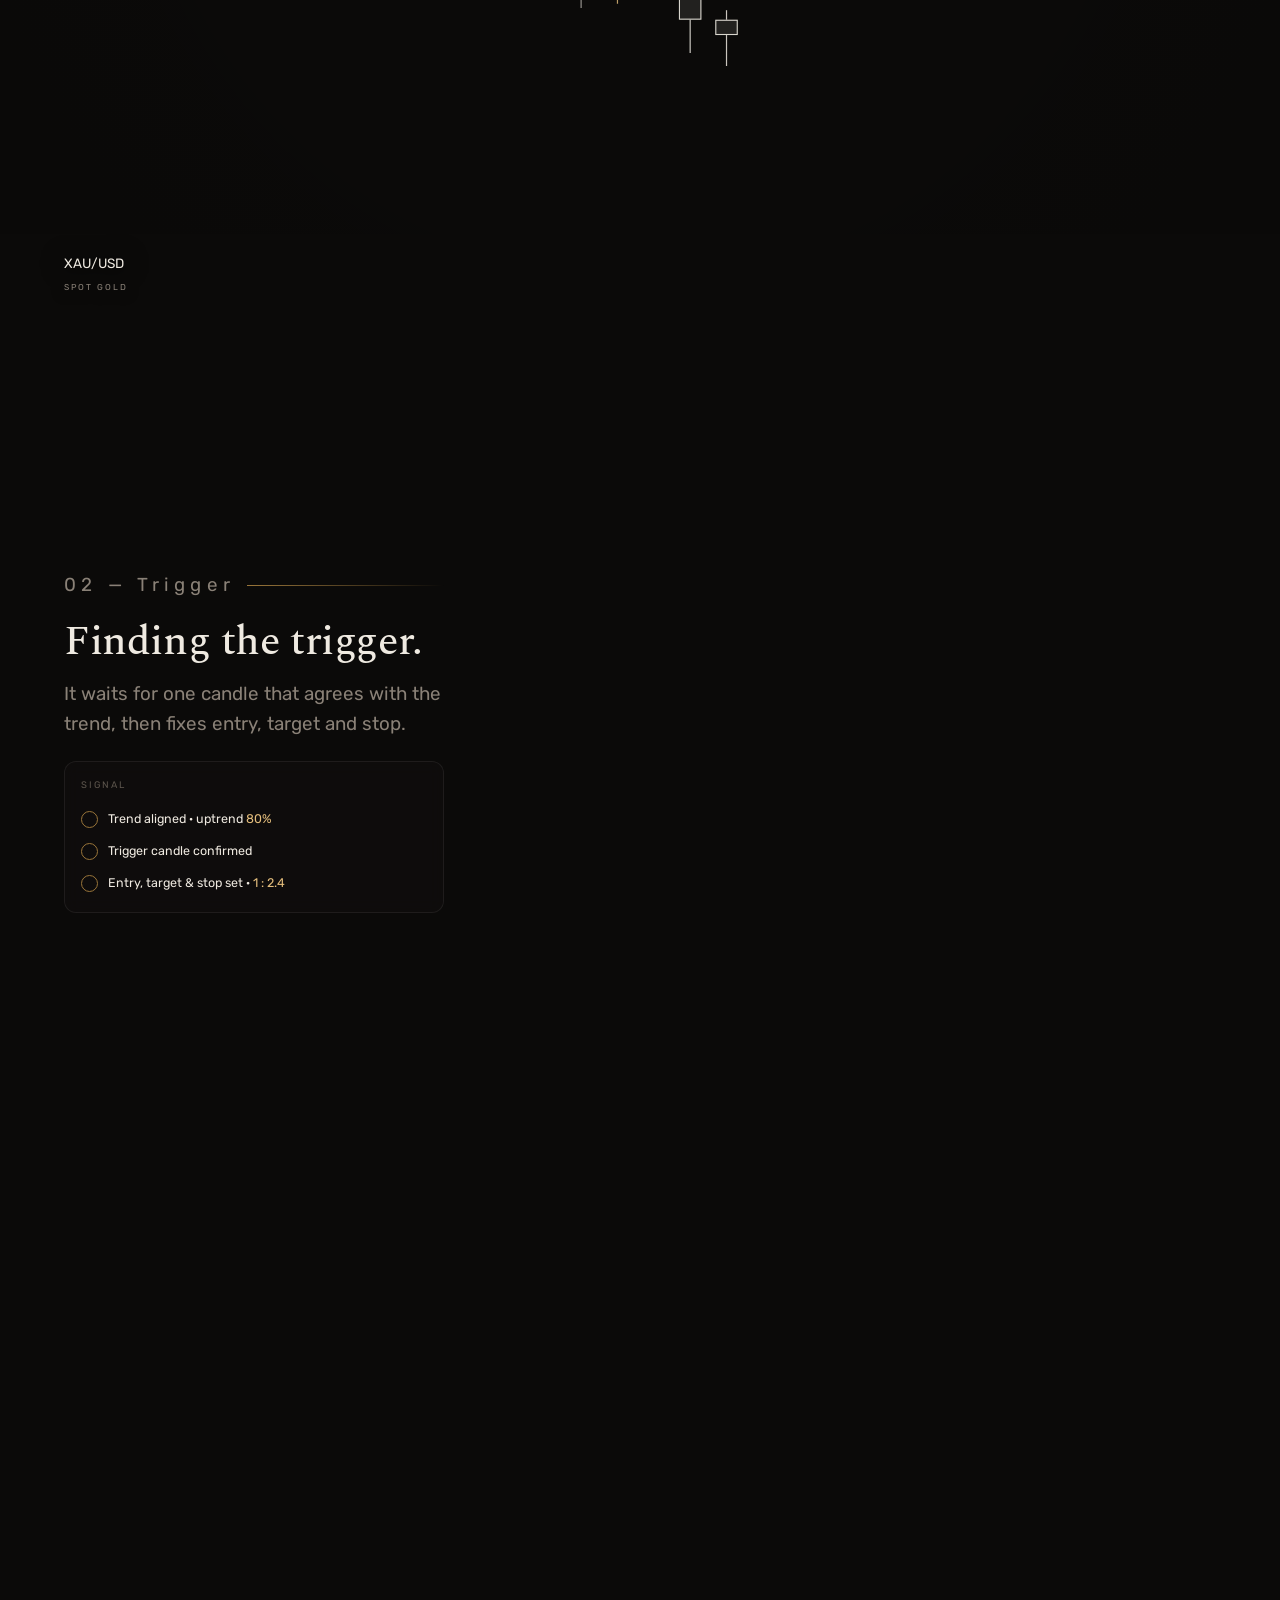
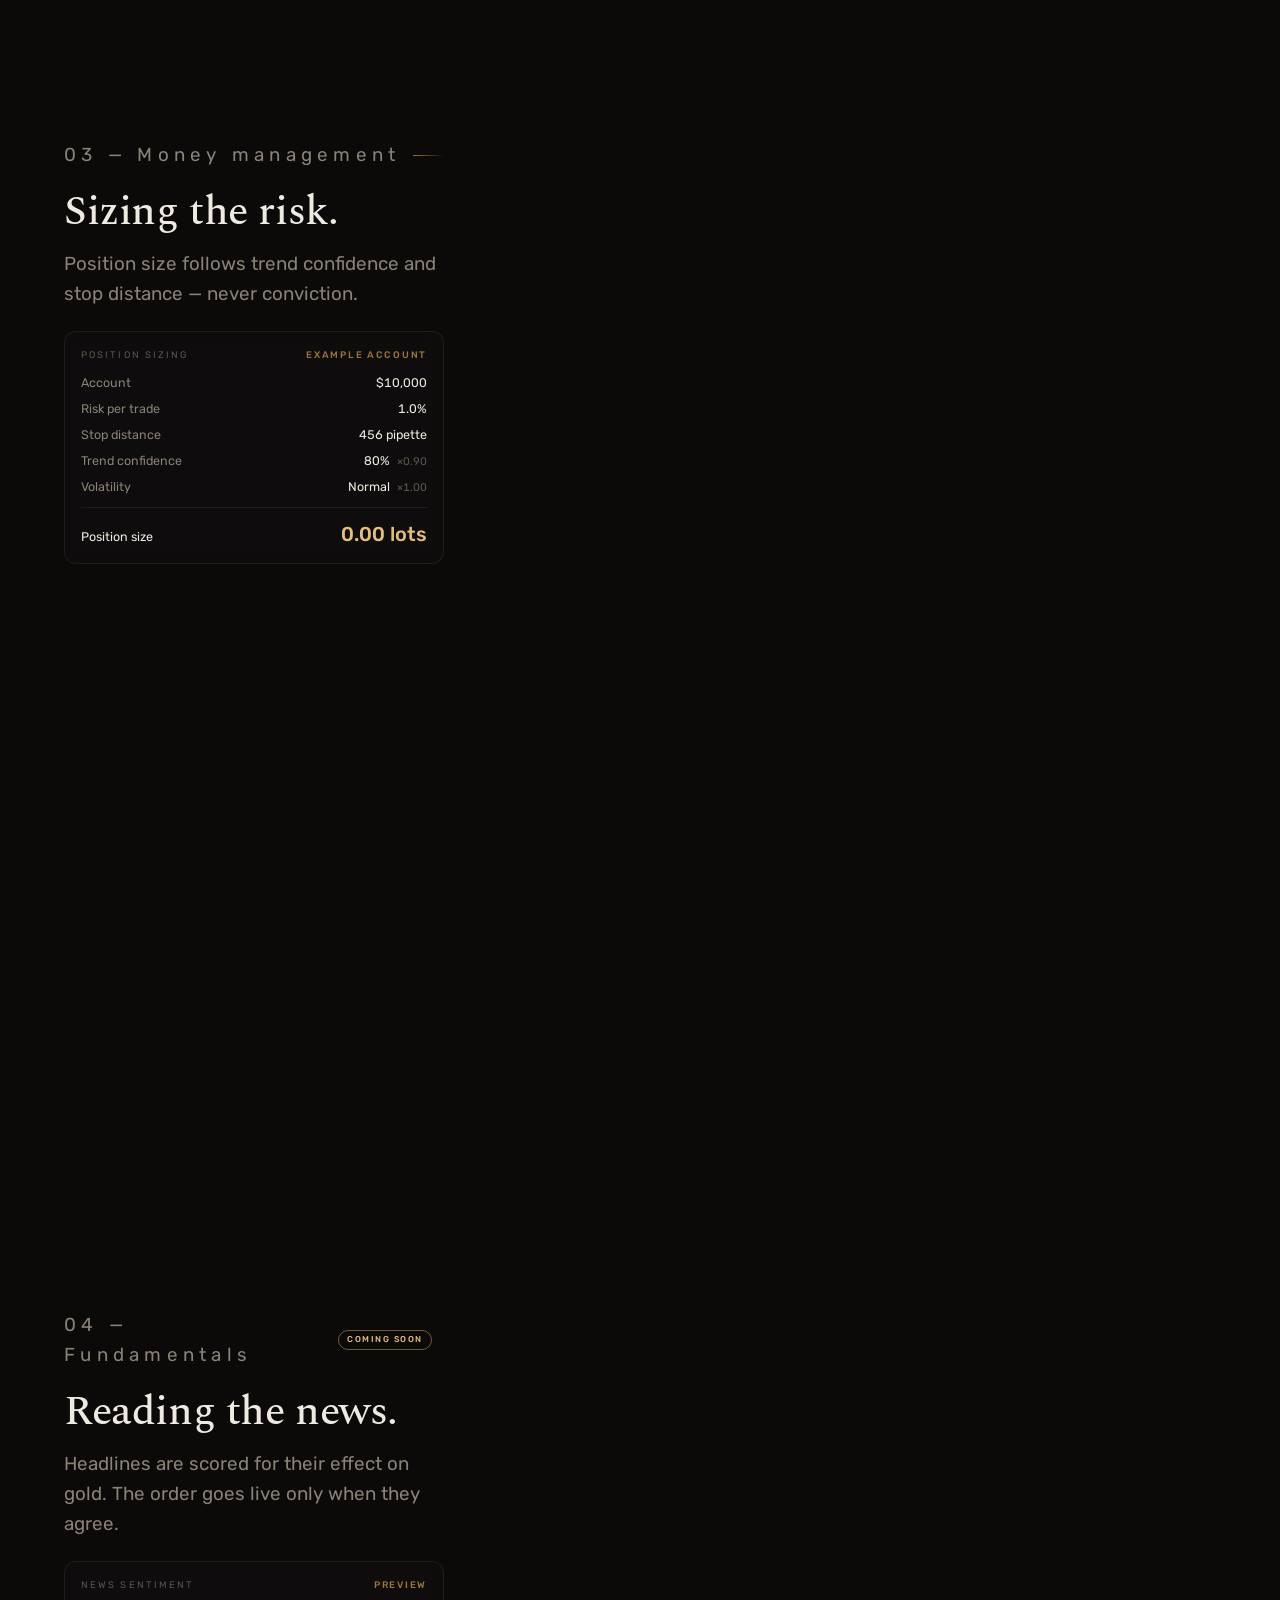
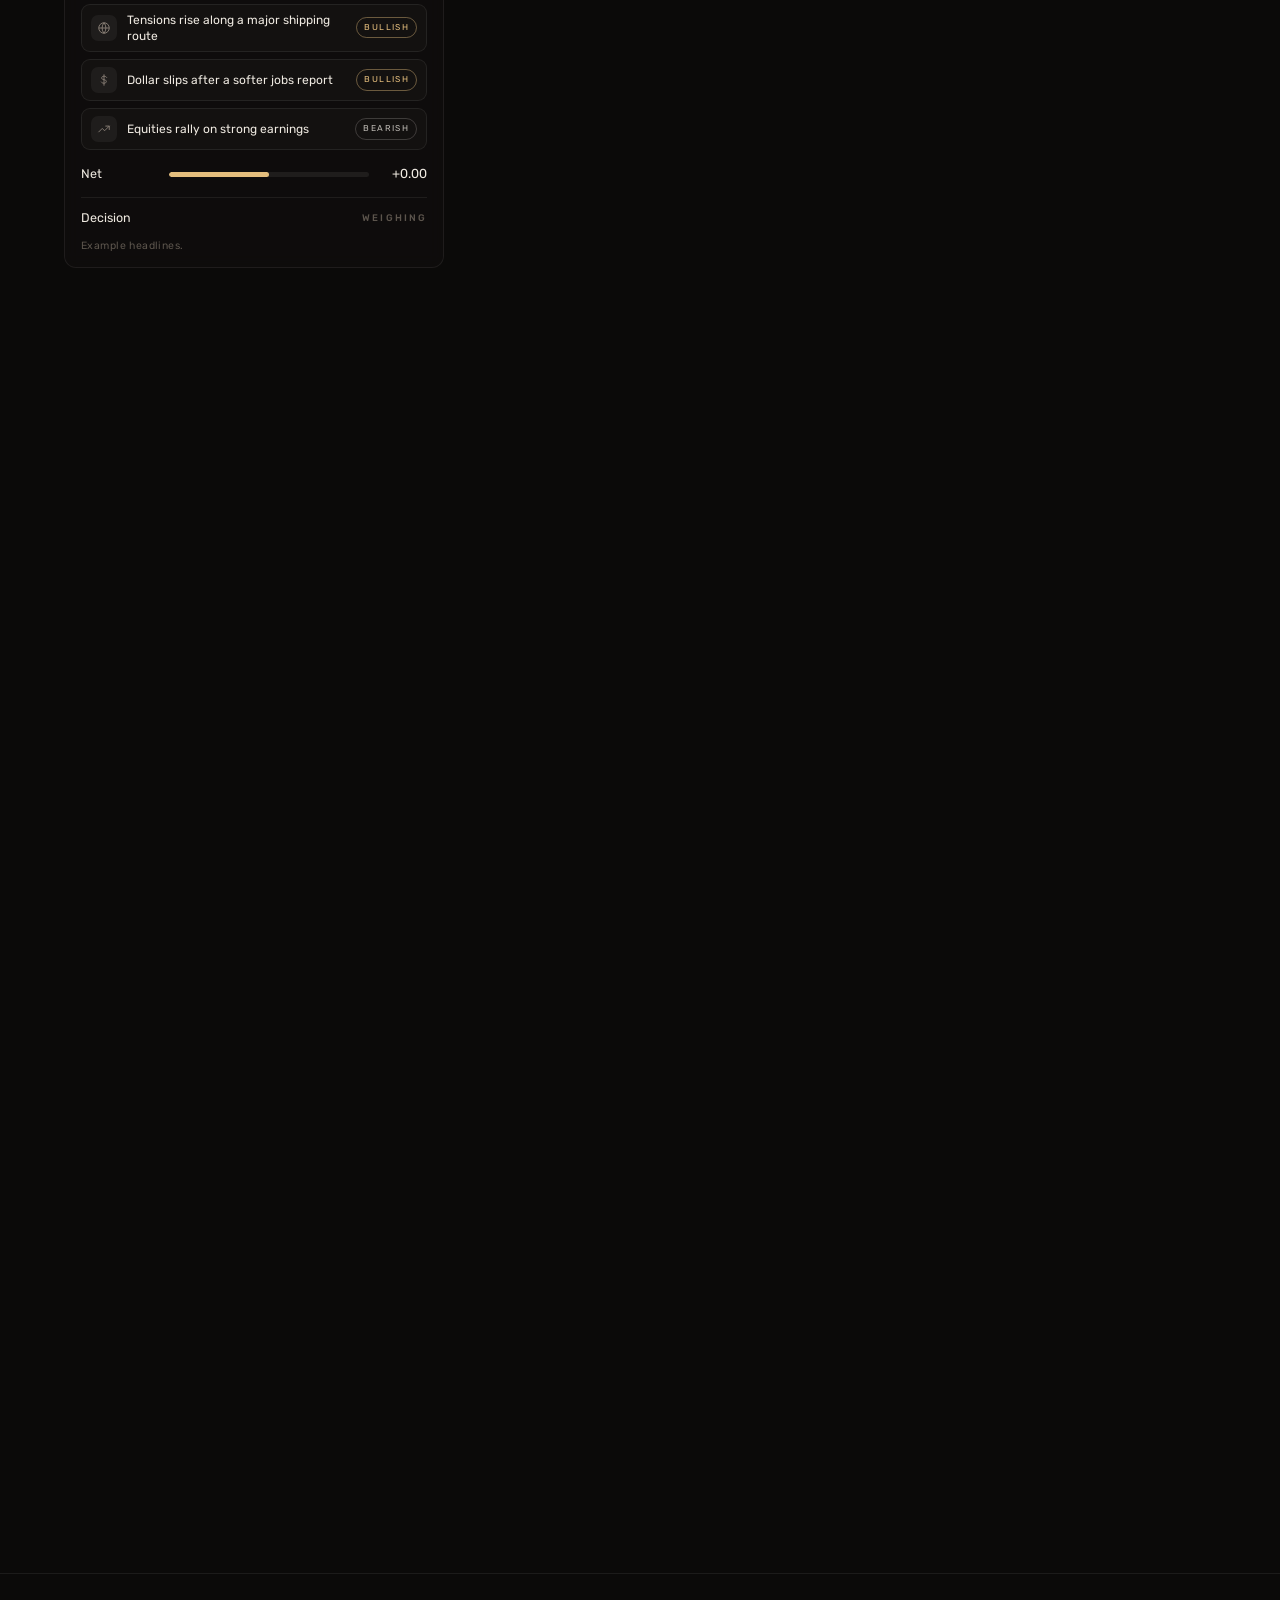
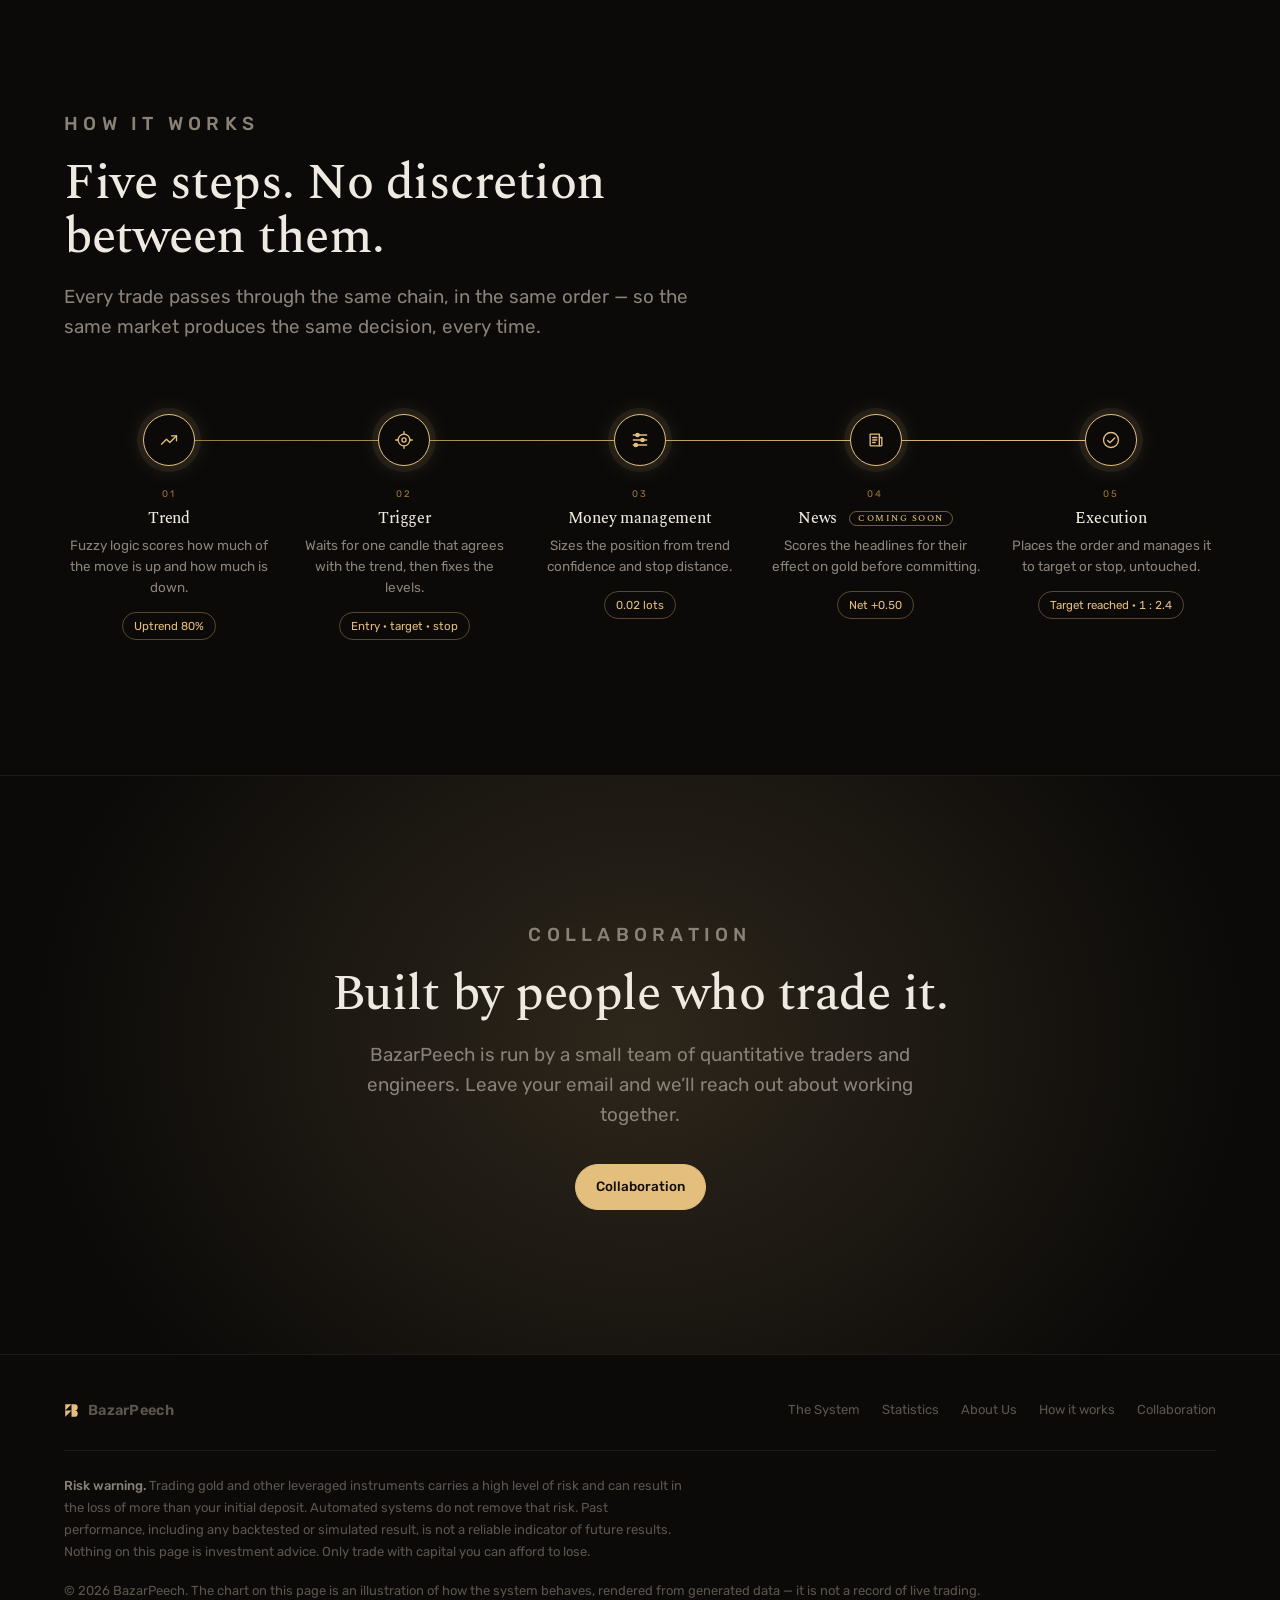
==== commit 40b6b146: "Rename remaining Join Waitlist buttons to Collaboration; fix button font - About and Statistics page" ====
--- a/index.html
+++ b/index.html
@@ -51,6 +51,7 @@
 h1,h2,h3{margin:0; font-family:Spectral,Georgia,serif; font-weight:500; letter-spacing:-.01em; line-height:1.08}
 p{margin:0}
 a{color:inherit; text-decoration:none}
+button{font:inherit; color:inherit}
 
 .shell{width:var(--shell); margin-inline:auto}
 
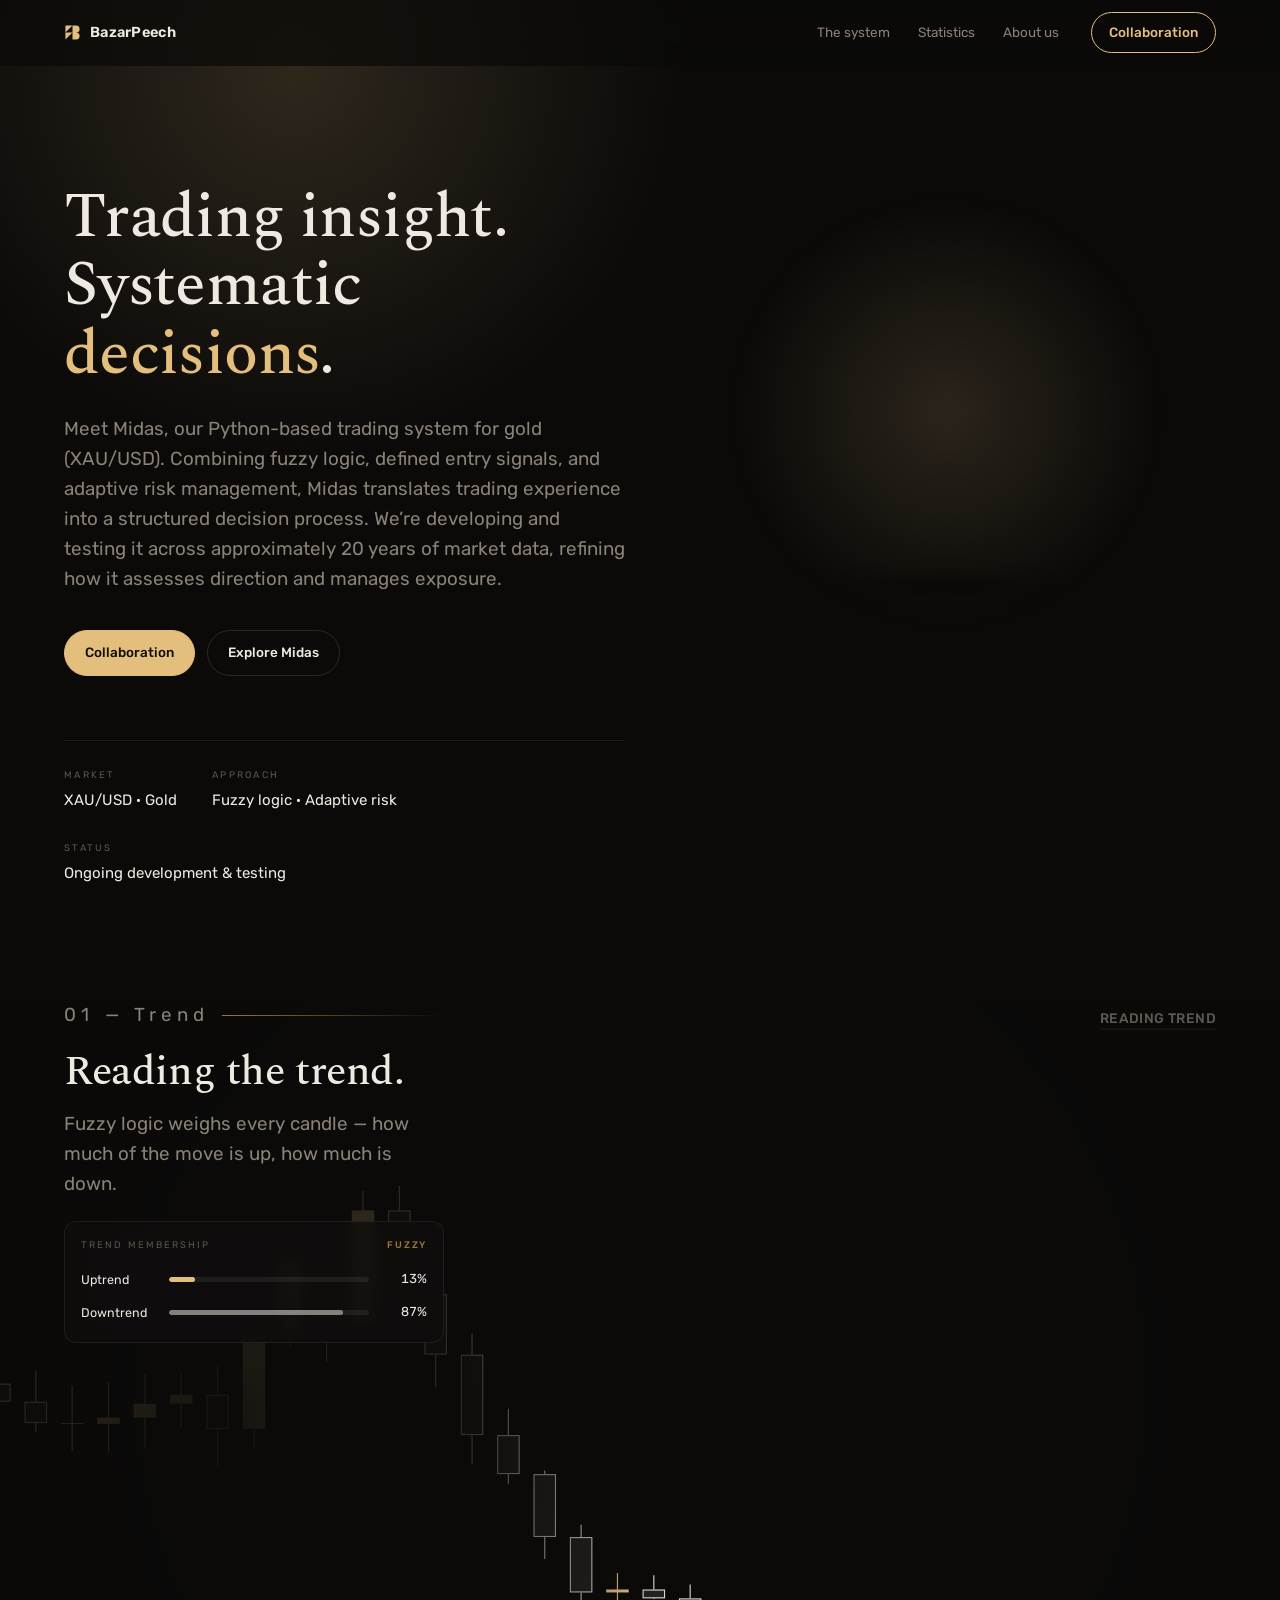
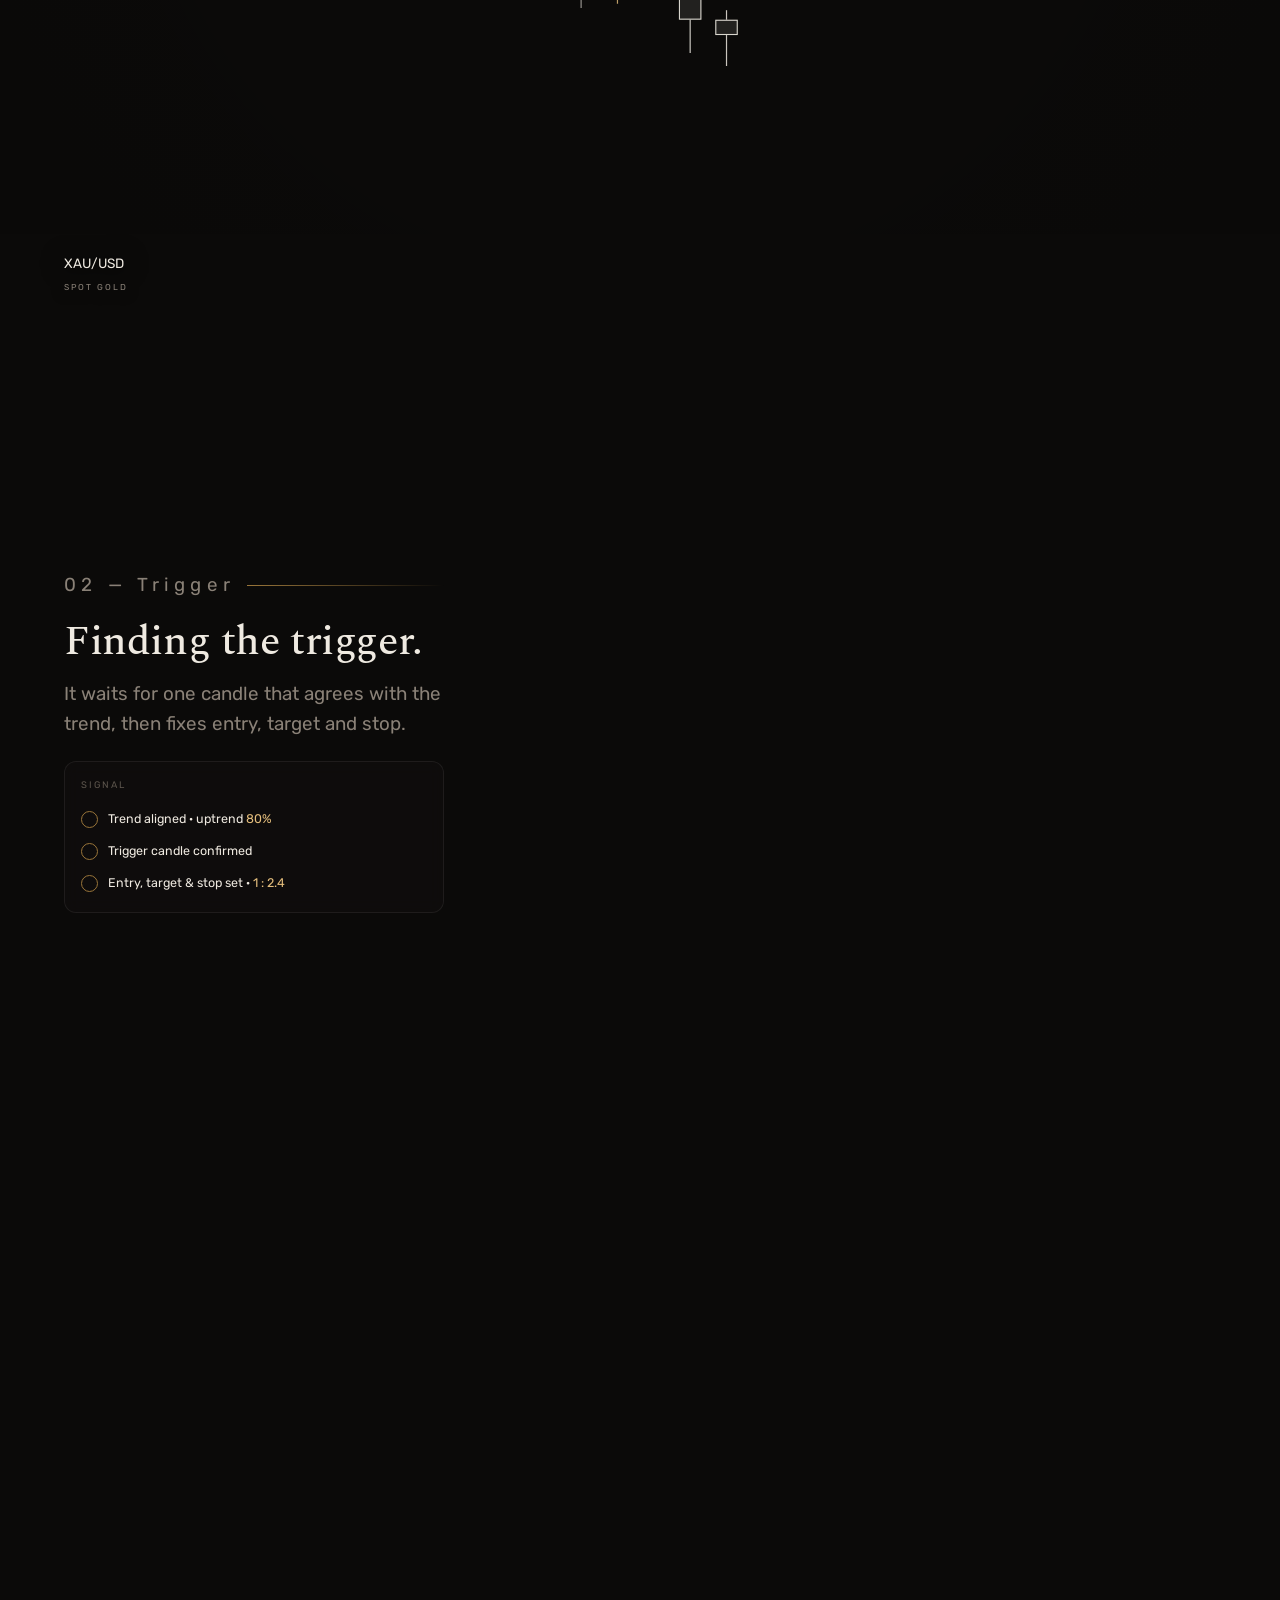
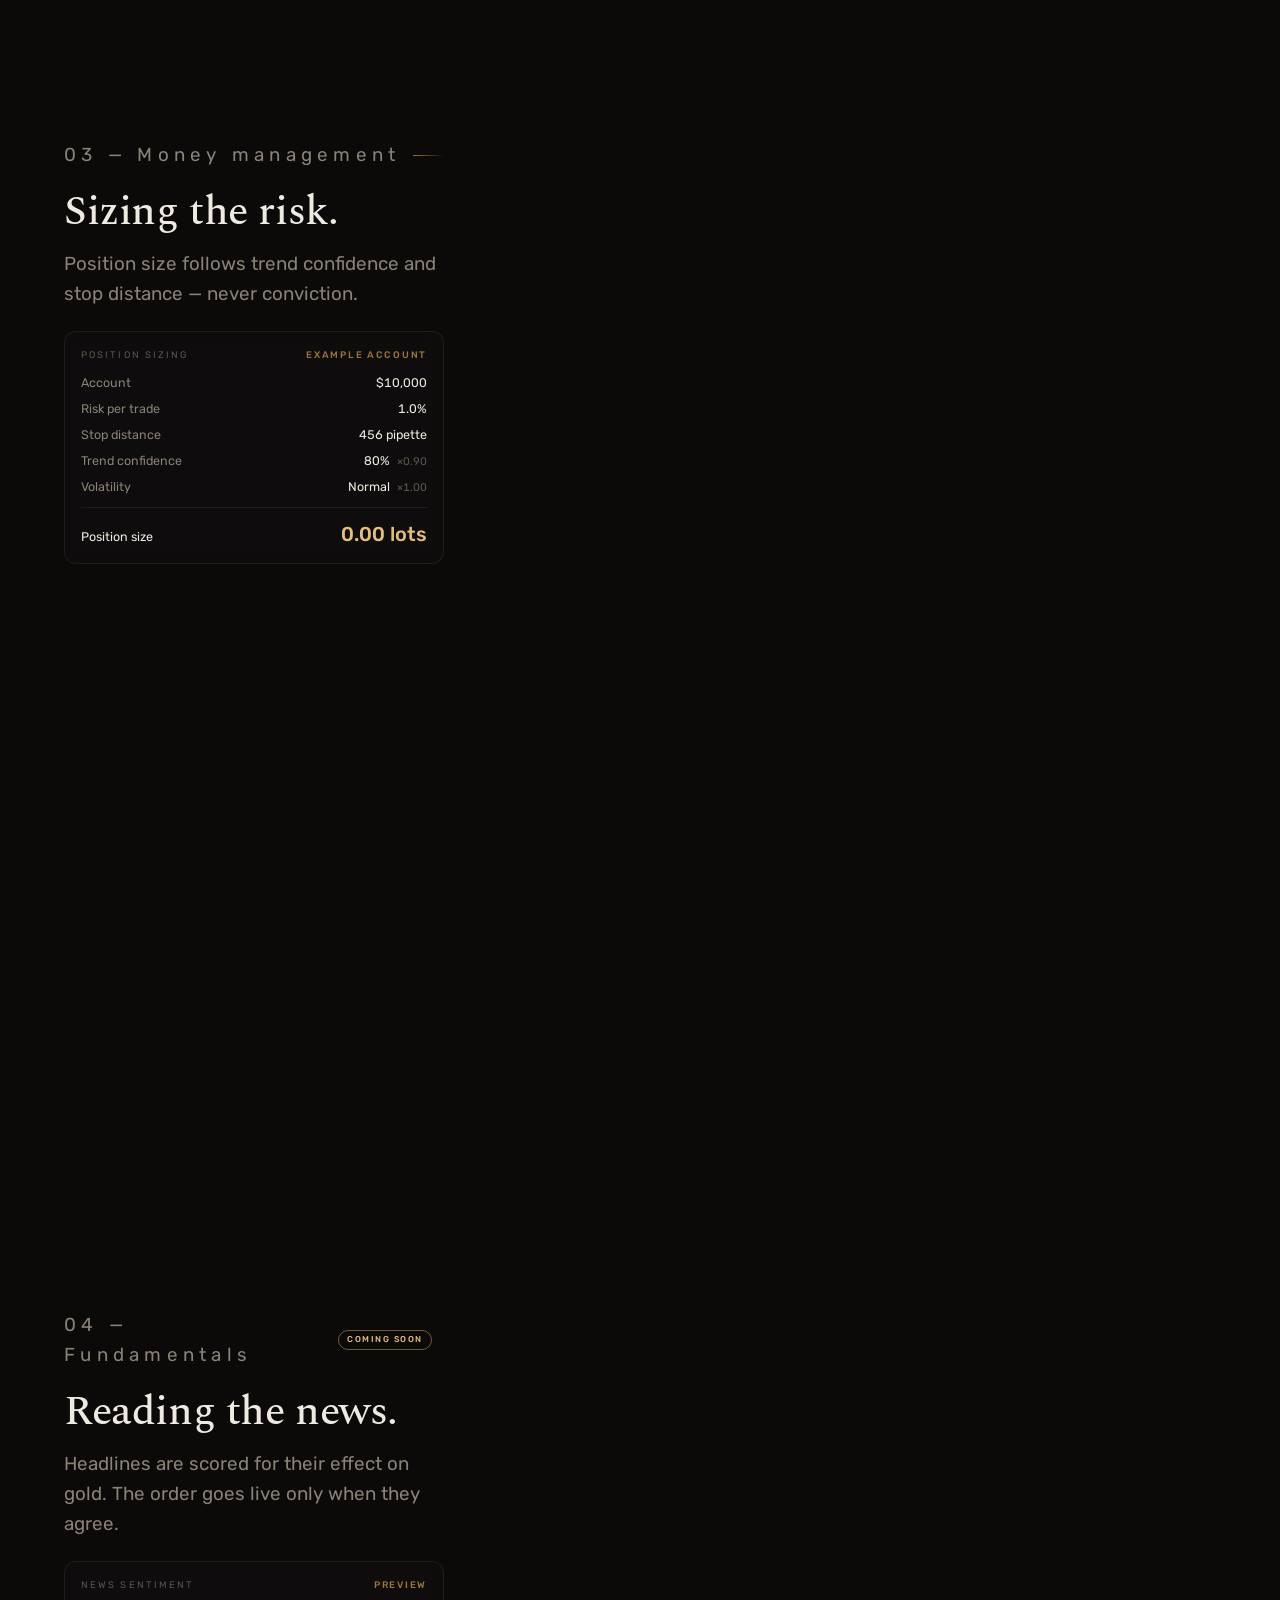
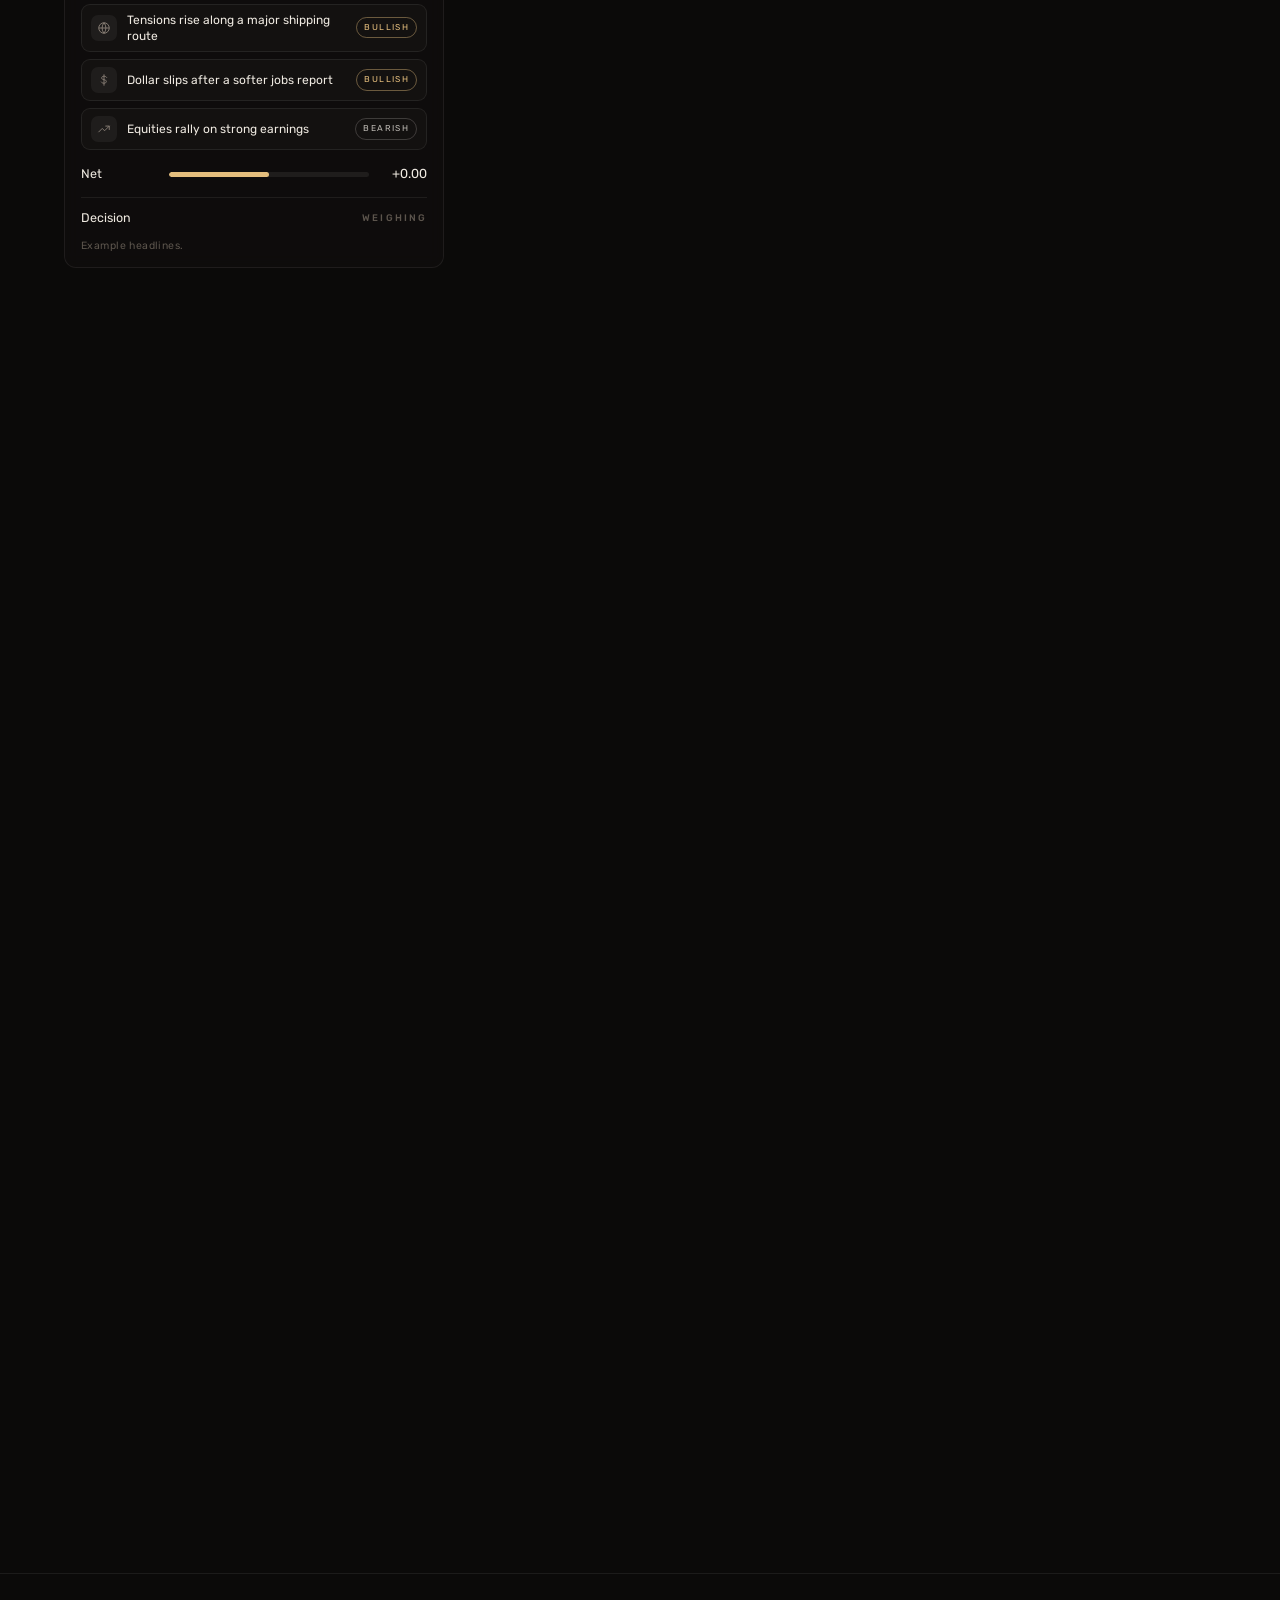
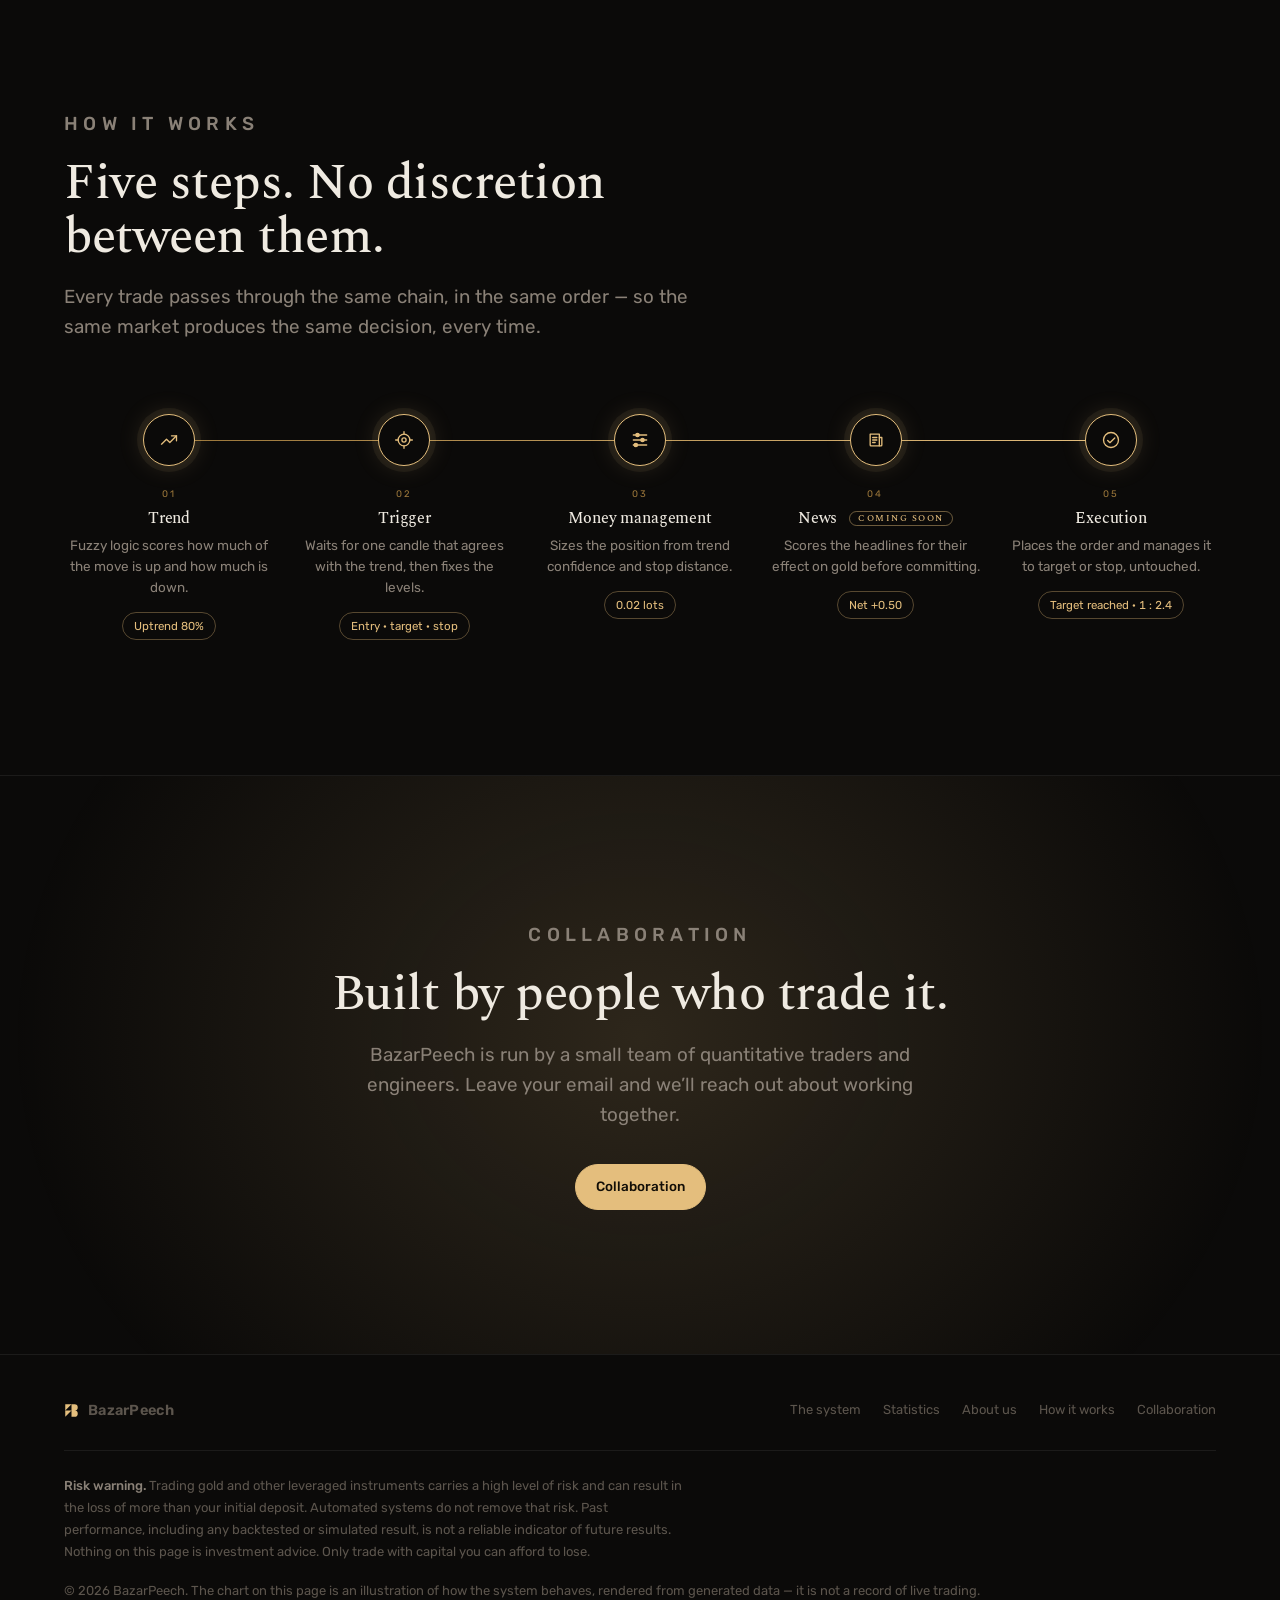
==== commit e705210f: "Lowercase nav labels to match About/Statistics; new Statistics headline - index.html's nav/footer ha" ====
--- a/index.html
+++ b/index.html
@@ -522,9 +522,9 @@
       <span class="brand__name">BazarPeech</span>
     </a>
     <nav class="nav__links" aria-label="Primary">
-      <a href="#story">The System</a>
+      <a href="#story">The system</a>
       <a href="statistics/">Statistics</a>
-      <a href="about/">About Us</a>
+      <a href="about/">About us</a>
     </nav>
     <button class="btn" type="button" data-join>Collaboration</button>
   </div>
@@ -727,9 +727,9 @@
           BazarPeech
         </a>
         <div class="foot__links">
-          <a href="#story">The System</a>
+          <a href="#story">The system</a>
           <a href="statistics/">Statistics</a>
-          <a href="about/">About Us</a>
+          <a href="about/">About us</a>
           <a href="#how">How it works</a>
           <a href="#access">Collaboration</a>
         </div>
